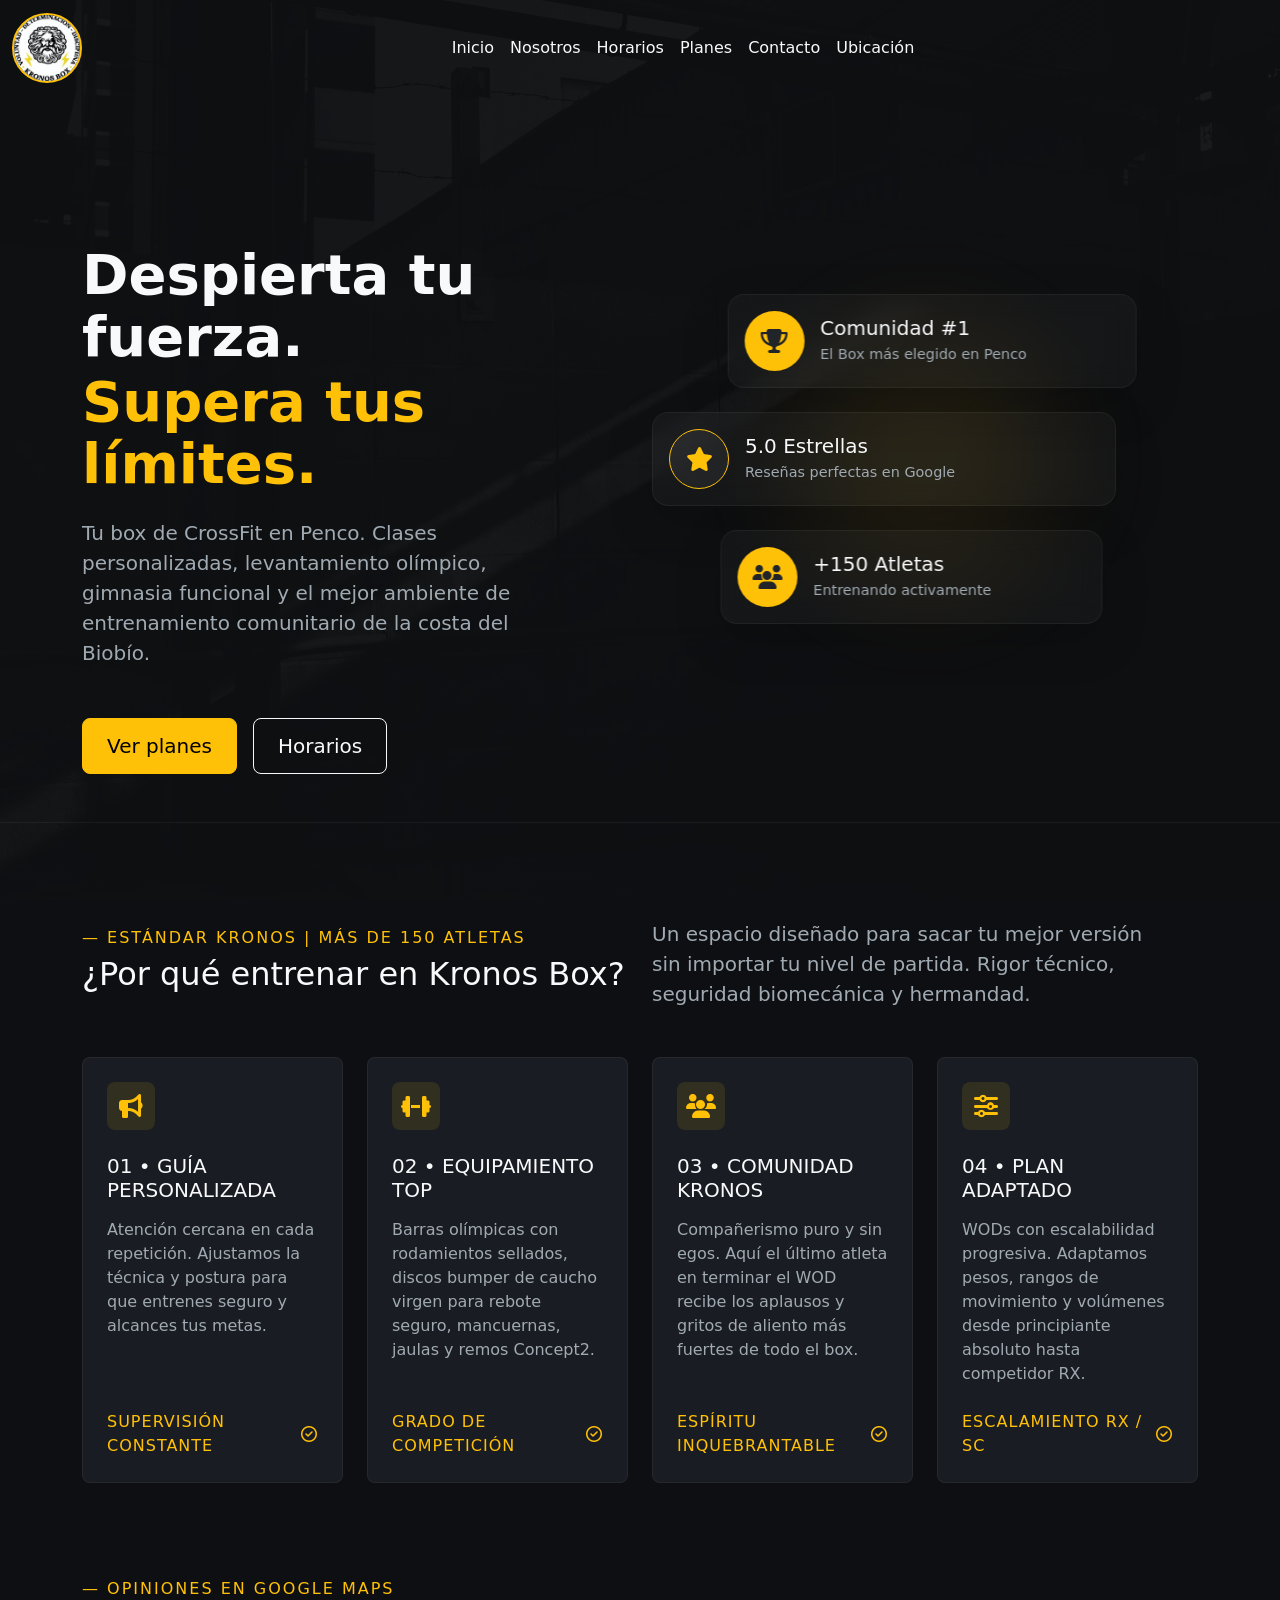
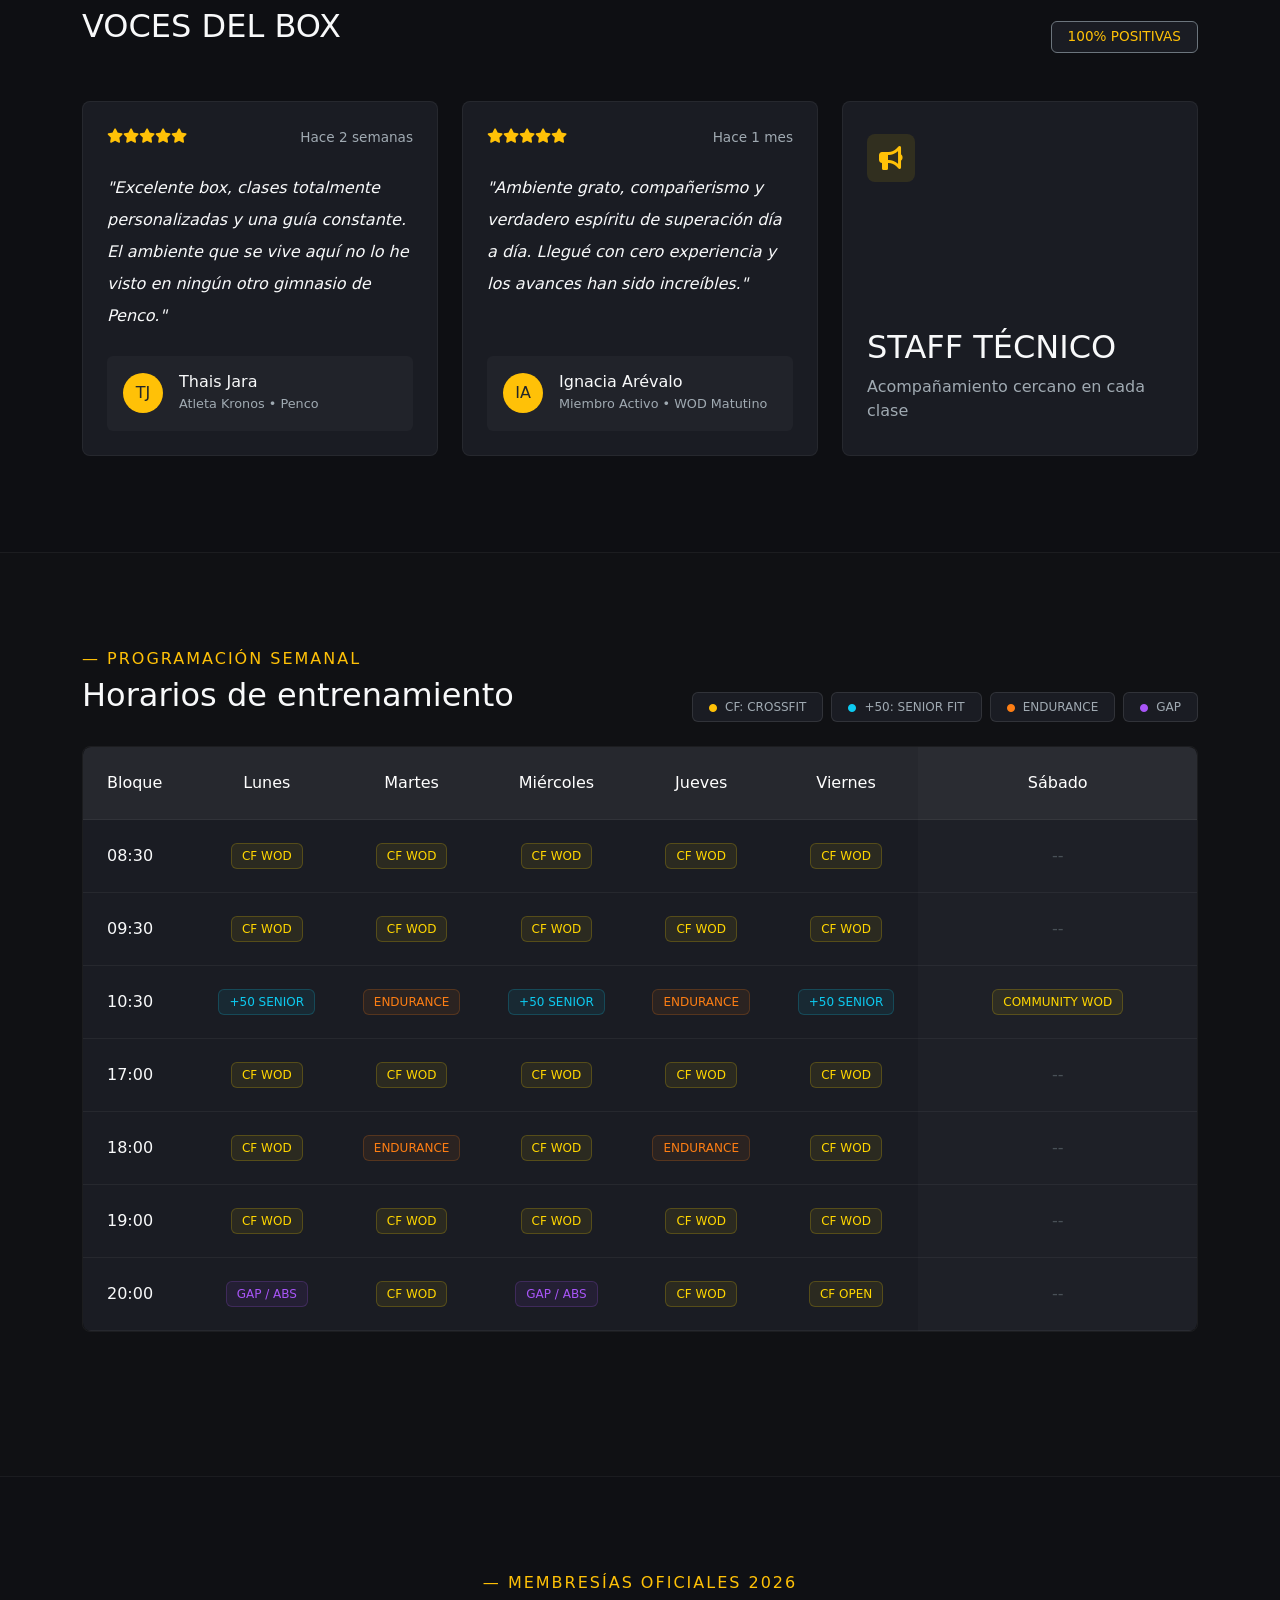
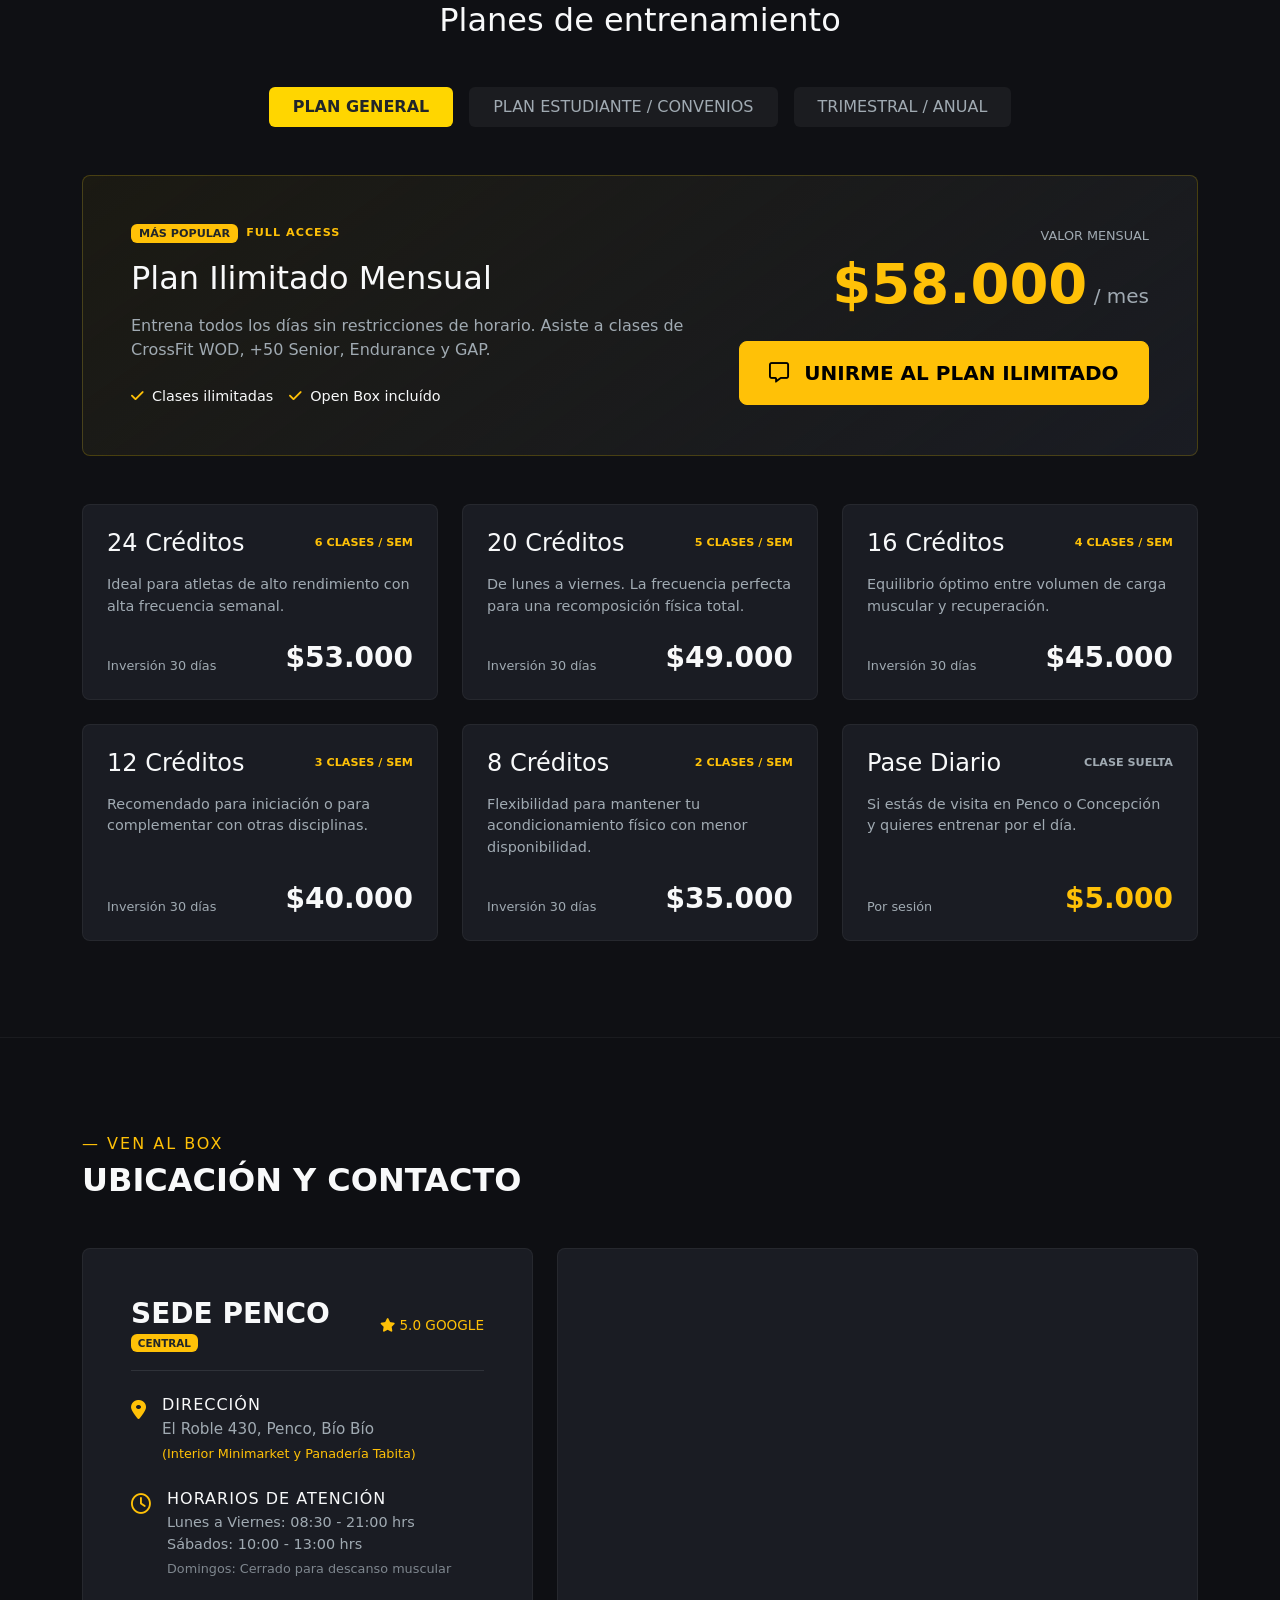
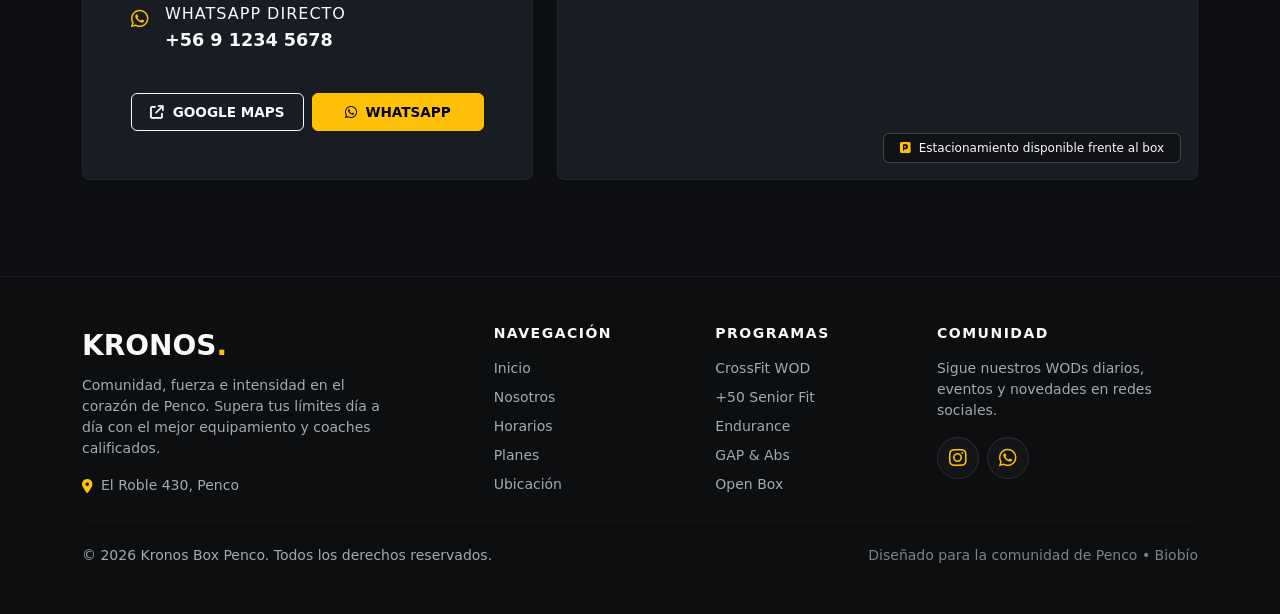
==== index.html @ 2ef78073 "logo global" ====
<!DOCTYPE html>
<html lang="es">
<head>
    <meta charset="UTF-8">
    <meta name="viewport" content="width=device-width, initial-scale=1.0">
    <link href="https://cdn.jsdelivr.net/npm/bootstrap@5.3.3/dist/css/bootstrap.min.css" rel="stylesheet">
    <link rel="stylesheet" href="https://cdnjs.cloudflare.com/ajax/libs/font-awesome/6.4.0/css/all.min.css">
    <link rel="stylesheet" href="css/style.css">
    <title>Krono Box - Penco</title>

    <link rel="icon"  href="/assets/img/logo.jpg">
</head>
<body>
 <nav class="navbar navbar-expand-lg" data-bs-theme="dark" style="background-color: rgba(17, 18, 21, 0.85);">
  <div class="container-fluid">

    <!-- El logo y el texto deben ir JUNTOS dentro del navbar-brand -->
    <a class="navbar-brand text-light d-flex align-items-center gap-2" href="#inicio">
      <img src="/assets/img/logo.jpg" alt="Kronos Box Penco Logo" class="logo-navbar">
    </a>

    <button class="navbar-toggler" type="button" data-bs-toggle="collapse" data-bs-target="#navbarNavDropdown" aria-controls="navbarNavDropdown" aria-expanded="false" aria-label="Toggle navigation">
      <span class="navbar-toggler-icon"></span>
    </button>
    
    <div class="collapse navbar-collapse" id="navbarNavDropdown">
      <ul class="navbar-nav mx-auto">
        <li class="nav-item">
          <a class="nav-link text-light" aria-current="page" href="#inicio">Inicio</a>
        </li>
        <li class="nav-item">
          <a class="nav-link text-light" href="#nosotros">Nosotros</a>
        </li>
        <li class="nav-item">
          <a class="nav-link text-light" href="#horarios">Horarios</a>
        </li>
        <li class="nav-item">
          <a class="nav-link text-light" href="#planes">Planes</a>
        </li>
        <li class="nav-item">
          <a class="nav-link text-light" href="#contacto">Contacto</a>
        </li>
        <li class="nav-item">
          <a class="nav-link text-light" href="#contacto">Ubicación</a>
        </li>
      </ul>
    </div>
  </div>
</nav>

<main>
    <section id="inicio" class="py-5" style="background-color: rgba(17, 18, 21, 0.85); min-height: 80vh; display: flex; align-items: center;">
        <div class="container">
            <div class="row align-items-center">
                <!-- Columna Izquierda: Textos -->
                <div class="col-lg-6 pb-5 pb-lg-0">
                    <div class="title mb-4">
                        <h1 class="text-light display-4 fw-bold mb-1">Despierta tu fuerza.</h1>
                        <h1 class="text-warning display-4 fw-bold mb-4">Supera tus límites.</h1>
                        <p class="text-secondary fs-5" style="max-width: 500px;">Tu box de CrossFit en Penco. Clases personalizadas, levantamiento olímpico, gimnasia funcional y el mejor ambiente de entrenamiento comunitario de la costa del Biobío.</p>
                    </div>
                    <div class="buttons d-flex gap-3">
                        <a href="#planes" class="btn btn-warning btn-lg px-4">Ver planes</a>
                        <a href="#horarios" class="btn btn-outline-light btn-lg px-4">Horarios</a>
                    </div>
                </div>
                
                <!-- Columna Derecha: Tarjetas Flotantes (Solo visible en pantallas grandes) -->
                <div class="col-lg-6 position-relative d-none d-lg-block">
                    <!-- Brillo de fondo (Glow) -->
                    <div class="position-absolute top-50 start-50 translate-middle" style="width: 400px; height: 400px; background: radial-gradient(circle, rgba(255,193,7,0.1) 0%, rgba(17,18,21,0) 70%); z-index: 0; filter: blur(30px);"></div>
                    
                    <div class="d-flex flex-column gap-4 position-relative" style="z-index: 1;">
                        
                        <!-- Tarjeta 1 -->
                        <div class="d-flex align-items-center p-3 rounded-4 ms-auto shadow-lg" style="background: rgba(255, 255, 255, 0.03); backdrop-filter: blur(12px); -webkit-backdrop-filter: blur(12px); border: 1px solid rgba(255, 255, 255, 0.05); width: 75%; transform: translateX(-15%); transition: transform 0.3s ease;">
                            <div class="flex-shrink-0 bg-warning text-dark rounded-circle d-flex align-items-center justify-content-center" style="width: 60px; height: 60px; font-size: 1.5rem;">
                                <i class="fa-solid fa-trophy"></i>
                            </div>
                            <div class="ms-3">
                                <h5 class="text-light mb-1">Comunidad #1</h5>
                                <p class="text-secondary mb-0" style="font-size: 0.9rem;">El Box más elegido en Penco</p>
                            </div>
                        </div>

                        <!-- Tarjeta 2 -->
                        <div class="d-flex align-items-center p-3 rounded-4 shadow-lg" style="background: rgba(255, 255, 255, 0.03); backdrop-filter: blur(12px); -webkit-backdrop-filter: blur(12px); border: 1px solid rgba(255, 255, 255, 0.05); width: 85%;">
                            <div class="flex-shrink-0 rounded-circle d-flex align-items-center justify-content-center border border-warning" style="width: 60px; height: 60px; font-size: 1.5rem; background-color: rgba(255, 255, 255, 0.05); color: #ffc107;">
                                <i class="fa-solid fa-star"></i>
                            </div>
                            <div class="ms-3">
                                <h5 class="text-light mb-1">5.0 Estrellas</h5>
                                <p class="text-secondary mb-0" style="font-size: 0.9rem;">Reseñas perfectas en Google</p>
                            </div>
                        </div>

                        <!-- Tarjeta 3 -->
                        <div class="d-flex align-items-center p-3 rounded-4 ms-auto shadow-lg" style="background: rgba(255, 255, 255, 0.03); backdrop-filter: blur(12px); -webkit-backdrop-filter: blur(12px); border: 1px solid rgba(255, 255, 255, 0.05); width: 70%; transform: translateX(-25%); transition: transform 0.3s ease;">
                            <div class="flex-shrink-0 bg-warning text-dark rounded-circle d-flex align-items-center justify-content-center" style="width: 60px; height: 60px; font-size: 1.5rem;">
                                <i class="fa-solid fa-users"></i>
                            </div>
                            <div class="ms-3">
                                <h5 class="text-light mb-1">+150 Atletas</h5>
                                <p class="text-secondary mb-0" style="font-size: 0.9rem;">Entrenando activamente</p>
                            </div>
                        </div>

                    </div>
                </div>
            </div>
        </div>
    </section>

    <!-- SECCIÓN NOSOTROS -->
    <section id="nosotros" class="py-5" style="background-color: rgba(17, 18, 21, 0.85); border-top: 1px solid rgba(255, 255, 255, 0.05);">
        <div class="container py-5">
            <div class="row mb-5 align-items-center">
                <div class="col-lg-6 mb-4 mb-lg-0">
                    <h6 class="text-warning mb-2" style="letter-spacing: 2px;">— ESTÁNDAR KRONOS | MÁS DE 150 ATLETAS</h6>
                    <h2 class="text-light">¿Por qué entrenar en Kronos Box?</h2>
                </div>
                <div class="col-lg-6">
                    <p class="text-secondary mb-0 fs-5" style="max-width: 500px;">Un espacio diseñado para sacar tu mejor versión sin importar tu nivel de partida. Rigor técnico, seguridad biomecánica y hermandad.</p>
                </div>
            </div>

            <div class="row g-4">
                <!-- Tarjeta 1 -->
                <div class="col-md-6 col-lg-3">
                    <div class="card-nosotros h-100 p-4">
                        <div class="icon-box mb-4">
                            <i class="fa-solid fa-bullhorn text-warning fs-4"></i>
                        </div>
                        <h5 class="text-light mb-3">01 &bull; GUÍA PERSONALIZADA</h5>
                        <p class="text-secondary mb-4">Atención cercana en cada repetición. Ajustamos la técnica y postura para que entrenes seguro y alcances tus metas.</p>
                        <div class="mt-auto">
                            <span class="text-warning d-flex align-items-center" style="letter-spacing: 1px;">
                                SUPERVISIÓN CONSTANTE <i class="fa-regular fa-circle-check ms-2"></i>
                            </span>
                        </div>
                    </div>
                </div>
                <!-- Tarjeta 2 -->
                <div class="col-md-6 col-lg-3">
                    <div class="card-nosotros h-100 p-4">
                        <div class="icon-box mb-4">
                            <i class="fa-solid fa-dumbbell text-warning fs-4"></i>
                        </div>
                        <h5 class="text-light mb-3">02 &bull; EQUIPAMIENTO TOP</h5>
                        <p class="text-secondary mb-4">Barras olímpicas con rodamientos sellados, discos bumper de caucho virgen para rebote seguro, mancuernas, jaulas y remos Concept2.</p>
                        <div class="mt-auto">
                            <span class="text-warning d-flex align-items-center" style="letter-spacing: 1px;">
                                GRADO DE COMPETICIÓN <i class="fa-regular fa-circle-check ms-2"></i>
                            </span>
                        </div>
                    </div>
                </div>
                <!-- Tarjeta 3 -->
                <div class="col-md-6 col-lg-3">
                    <div class="card-nosotros h-100 p-4">
                        <div class="icon-box mb-4">
                            <i class="fa-solid fa-users text-warning fs-4"></i>
                        </div>
                        <h5 class="text-light mb-3">03 &bull; COMUNIDAD KRONOS</h5>
                        <p class="text-secondary mb-4">Compañerismo puro y sin egos. Aquí el último atleta en terminar el WOD recibe los aplausos y gritos de aliento más fuertes de todo el box.</p>
                        <div class="mt-auto">
                            <span class="text-warning d-flex align-items-center" style="letter-spacing: 1px;">
                                ESPÍRITU INQUEBRANTABLE <i class="fa-regular fa-circle-check ms-2"></i>
                            </span>
                        </div>
                    </div>
                </div>
                <!-- Tarjeta 4 -->
                <div class="col-md-6 col-lg-3">
                    <div class="card-nosotros h-100 p-4">
                        <div class="icon-box mb-4">
                            <i class="fa-solid fa-sliders text-warning fs-4"></i>
                        </div>
                        <h5 class="text-light mb-3">04 &bull; PLAN ADAPTADO</h5>
                        <p class="text-secondary mb-4">WODs con escalabilidad progresiva. Adaptamos pesos, rangos de movimiento y volúmenes desde principiante absoluto hasta competidor RX.</p>
                        <div class="mt-auto">
                            <span class="text-warning d-flex align-items-center" style="letter-spacing: 1px;">
                                ESCALAMIENTO RX / SC <i class="fa-regular fa-circle-check ms-2"></i>
                            </span>
                        </div>
                    </div>
                </div>
            </div>

            <!-- SECCIÓN TESTIMONIOS (VOCES DEL BOX) -->
            <div class="row mt-5 pt-5 mb-5 align-items-end">
                <div class="col-md-8 mb-4 mb-md-0">
                    <h6 class="text-warning mb-2" style="letter-spacing: 2px;">— OPINIONES EN GOOGLE MAPS</h6>
                    <h2 class="text-light text-uppercase">Voces del box</h2>
                </div>
                <div class="col-md-4 text-md-end">
                    <span class="badge text-secondary border border-secondary p-2 px-3 fw-normal" style="background-color: #1a1c23; font-size: 0.85rem;">
                        <span class="text-warning">100% POSITIVAS</span> 
                    </span>
                </div>
            </div>

            <div class="row g-4">
                <!-- Testimonio 1 -->
                <div class="col-md-6 col-lg-4">
                    <div class="card-nosotros h-100 p-4">
                        <div class="d-flex justify-content-between align-items-center mb-4">
                            <div class="text-warning" style="font-size: 0.9rem;">
                                <i class="fa-solid fa-star"></i><i class="fa-solid fa-star"></i><i class="fa-solid fa-star"></i><i class="fa-solid fa-star"></i><i class="fa-solid fa-star"></i>
                            </div>
                            <span class="text-secondary" style="font-size: 0.85rem;">Hace 2 semanas</span>
                        </div>
                        <p class="text-light fst-italic mb-4 lh-lg">"Excelente box, clases totalmente personalizadas y una guía constante. El ambiente que se vive aquí no lo he visto en ningún otro gimnasio de Penco."</p>
                        <div class="mt-auto d-flex align-items-center p-3 rounded" style="background-color: rgba(255, 255, 255, 0.03);">
                            <div class="rounded-circle bg-warning text-dark d-flex align-items-center justify-content-center me-3" style="width: 40px; height: 40px;">TJ</div>
                            <div>
                                <h6 class="text-light mb-0">Thais Jara</h6>
                                <span class="text-secondary" style="font-size: 0.8rem;">Atleta Kronos &bull; Penco</span>
                            </div>
                        </div>
                    </div>
                </div>
                <!-- Testimonio 2 -->
                <div class="col-md-6 col-lg-4">
                    <div class="card-nosotros h-100 p-4">
                        <div class="d-flex justify-content-between align-items-center mb-4">
                            <div class="text-warning" style="font-size: 0.9rem;">
                                <i class="fa-solid fa-star"></i><i class="fa-solid fa-star"></i><i class="fa-solid fa-star"></i><i class="fa-solid fa-star"></i><i class="fa-solid fa-star"></i>
                            </div>
                            <span class="text-secondary" style="font-size: 0.85rem;">Hace 1 mes</span>
                        </div>
                        <p class="text-light fst-italic mb-4 lh-lg">"Ambiente grato, compañerismo y verdadero espíritu de superación día a día. Llegué con cero experiencia y los avances han sido increíbles."</p>
                        <div class="mt-auto d-flex align-items-center p-3 rounded" style="background-color: rgba(255, 255, 255, 0.03);">
                            <div class="rounded-circle bg-warning text-dark d-flex align-items-center justify-content-center me-3" style="width: 40px; height: 40px;">IA</div>
                            <div>
                                <h6 class="text-light mb-0">Ignacia Arévalo</h6>
                                <span class="text-secondary" style="font-size: 0.8rem;">Miembro Activo &bull; WOD Matutino</span>
                            </div>
                        </div>
                    </div>
                </div>
                <!-- Tarjeta Staff -->
                <div class="col-md-12 col-lg-4">
                    <div class="card-nosotros h-100 p-4 d-flex flex-column justify-content-between text-center text-lg-start">
                        <div class="icon-box mb-4 mx-auto mx-lg-0 mt-2">
                            <i class="fa-solid fa-bullhorn text-warning fs-4"></i>
                        </div>
                        <div class="mt-auto mb-2">
                            <h2 class="text-light text-uppercase">Staff Técnico</h2>
                            <p class="text-secondary mb-0">Acompañamiento cercano en cada clase</p>
                        </div>
                    </div>
                </div>
            </div>
        </div>
    </section>

    <!-- SECCIÓN HORARIOS -->
    <section id="horarios" class="py-5" style="background-color: rgba(17, 18, 21, 0.95); border-top: 1px solid rgba(255, 255, 255, 0.05);">
        <div class="container py-5">
            <div class="row mb-4 align-items-end">
                <div class="col-lg-6 mb-4 mb-lg-0">
                    <h6 class="text-warning mb-2" style="letter-spacing: 2px;">— PROGRAMACIÓN SEMANAL</h6>
                    <h2 class="text-light">Horarios de entrenamiento</h2>
                </div>
                <div class="col-lg-6 text-lg-end">
                    <!-- Leyenda -->
                    <div class="d-inline-flex flex-wrap justify-content-lg-end gap-2">
                        <span class="badge fw-normal py-2 px-3" style="background-color: #1a1c23; color: #a0aab2; border: 1px solid rgba(255,255,255,0.1);"><i class="fa-solid fa-circle text-warning me-2" style="font-size: 0.5rem;"></i>CF: CROSSFIT</span>
                        <span class="badge fw-normal py-2 px-3" style="background-color: #1a1c23; color: #a0aab2; border: 1px solid rgba(255,255,255,0.1);"><i class="fa-solid fa-circle text-info me-2" style="font-size: 0.5rem;"></i>+50: SENIOR FIT</span>
                        <span class="badge fw-normal py-2 px-3" style="background-color: #1a1c23; color: #a0aab2; border: 1px solid rgba(255,255,255,0.1);"><i class="fa-solid fa-circle me-2" style="color: #fd7e14; font-size: 0.5rem;"></i>ENDURANCE</span>
                        <span class="badge fw-normal py-2 px-3" style="background-color: #1a1c23; color: #a0aab2; border: 1px solid rgba(255,255,255,0.1);"><i class="fa-solid fa-circle me-2" style="color: #a855f7; font-size: 0.5rem;"></i>GAP</span>
                    </div>
                </div>
            </div>

            <div class="table-responsive mb-5" style="border-radius: 8px; border: 1px solid rgba(255,255,255,0.05);">
                <table class="table table-kronos table-borderless align-middle text-center mb-0" style="min-width: 800px;">
                    <thead style="background-color: rgba(255, 255, 255, 0.05);">
                        <tr>
                            <th class="py-4 text-start ps-4" style="width: 10%;">Bloque</th>
                            <th class="py-4" style="width: 13%;">Lunes</th>
                            <th class="py-4" style="width: 13%;">Martes</th>
                            <th class="py-4" style="width: 13%;">Miércoles</th>
                            <th class="py-4" style="width: 13%;">Jueves</th>
                            <th class="py-4" style="width: 13%;">Viernes</th>
                            <th class="py-4" style="width: 25%; background-color: rgba(255, 255, 255, 0.02);">Sábado</th>
                        </tr>
                    </thead>
                    <tbody>
                        <tr>
                            <td class="py-4 text-start ps-4 text-light">08:30</td>
                            <td><span class="badge badge-cf">CF WOD</span></td>
                            <td><span class="badge badge-cf">CF WOD</span></td>
                            <td><span class="badge badge-cf">CF WOD</span></td>
                            <td><span class="badge badge-cf">CF WOD</span></td>
                            <td><span class="badge badge-cf">CF WOD</span></td>
                            <td style="background-color: rgba(255, 255, 255, 0.02);"><span class="badge-empty">--</span></td>
                        </tr>
                        <tr>
                            <td class="py-4 text-start ps-4 text-light">09:30</td>
                            <td><span class="badge badge-cf">CF WOD</span></td>
                            <td><span class="badge badge-cf">CF WOD</span></td>
                            <td><span class="badge badge-cf">CF WOD</span></td>
                            <td><span class="badge badge-cf">CF WOD</span></td>
                            <td><span class="badge badge-cf">CF WOD</span></td>
                            <td style="background-color: rgba(255, 255, 255, 0.02);"><span class="badge-empty">--</span></td>
                        </tr>
                        <tr>
                            <td class="py-4 text-start ps-4 text-light">10:30</td>
                            <td><span class="badge badge-senior">+50 SENIOR</span></td>
                            <td><span class="badge badge-endurance">ENDURANCE</span></td>
                            <td><span class="badge badge-senior">+50 SENIOR</span></td>
                            <td><span class="badge badge-endurance">ENDURANCE</span></td>
                            <td><span class="badge badge-senior">+50 SENIOR</span></td>
                            <td style="background-color: rgba(255, 255, 255, 0.02);"><span class="badge badge-cf">COMMUNITY WOD</span></td>
                        </tr>
                        <tr>
                            <td class="py-4 text-start ps-4 text-light">17:00</td>
                            <td><span class="badge badge-cf">CF WOD</span></td>
                            <td><span class="badge badge-cf">CF WOD</span></td>
                            <td><span class="badge badge-cf">CF WOD</span></td>
                            <td><span class="badge badge-cf">CF WOD</span></td>
                            <td><span class="badge badge-cf">CF WOD</span></td>
                            <td style="background-color: rgba(255, 255, 255, 0.02);"><span class="badge-empty">--</span></td>
                        </tr>
                        <tr>
                            <td class="py-4 text-start ps-4 text-light">18:00</td>
                            <td><span class="badge badge-cf">CF WOD</span></td>
                            <td><span class="badge badge-endurance">ENDURANCE</span></td>
                            <td><span class="badge badge-cf">CF WOD</span></td>
                            <td><span class="badge badge-endurance">ENDURANCE</span></td>
                            <td><span class="badge badge-cf">CF WOD</span></td>
                            <td style="background-color: rgba(255, 255, 255, 0.02);"><span class="badge-empty">--</span></td>
                        </tr>
                        <tr>
                            <td class="py-4 text-start ps-4 text-light">19:00</td>
                            <td><span class="badge badge-cf">CF WOD</span></td>
                            <td><span class="badge badge-cf">CF WOD</span></td>
                            <td><span class="badge badge-cf">CF WOD</span></td>
                            <td><span class="badge badge-cf">CF WOD</span></td>
                            <td><span class="badge badge-cf">CF WOD</span></td>
                            <td style="background-color: rgba(255, 255, 255, 0.02);"><span class="badge-empty">--</span></td>
                        </tr>
                        <tr>
                            <td class="py-4 text-start ps-4 text-light">20:00</td>
                            <td><span class="badge badge-gap">GAP / ABS</span></td>
                            <td><span class="badge badge-cf">CF WOD</span></td>
                            <td><span class="badge badge-gap">GAP / ABS</span></td>
                            <td><span class="badge badge-cf">CF WOD</span></td>
                            <td><span class="badge badge-cf">CF OPEN</span></td>
                            <td style="background-color: rgba(255, 255, 255, 0.02);"><span class="badge-empty">--</span></td>
                        </tr>
                    </tbody>
                </table>
            </div>
        </div>
    </section>

    <!-- SECCIÓN PLANES -->
    <section id="planes" class="py-5" style="background-color: rgba(17, 18, 21, 0.90); border-top: 1px solid rgba(255, 255, 255, 0.05);">
        <div class="container py-5">
            <!-- Header -->
            <div class="text-center mb-5">
                <h6 class="text-warning mb-2" style="letter-spacing: 2px;">— MEMBRESÍAS OFICIALES 2026</h6>
                <h2 class="text-light mb-3">Planes de entrenamiento</h2>

            </div>

            <!-- Tabs/Botones -->
            <ul class="nav justify-content-center flex-wrap gap-3 mb-5 border-0" id="planes-tab" role="tablist">
                <li class="nav-item" role="presentation">
                    <button class="nav-link btn-plan active" id="general-tab" data-bs-toggle="pill" data-bs-target="#general" type="button" role="tab" aria-selected="true">PLAN GENERAL</button>
                </li>
                <li class="nav-item" role="presentation">
                    <button class="nav-link btn-plan" id="estudiante-tab" data-bs-toggle="pill" data-bs-target="#estudiante" type="button" role="tab" aria-selected="false">PLAN ESTUDIANTE / CONVENIOS</button>
                </li>
                <li class="nav-item" role="presentation">
                    <button class="nav-link btn-plan" id="largo-plazo-tab" data-bs-toggle="pill" data-bs-target="#largo-plazo" type="button" role="tab" aria-selected="false">TRIMESTRAL / ANUAL</button>
                </li>
            </ul>

            <div class="tab-content" id="planes-tabContent">
                <!-- TAB PLAN GENERAL -->
                <div class="tab-pane fade show active" id="general" role="tabpanel" tabindex="0">
                    <!-- Plan Destacado -->
                    <div class="card-nosotros p-4 p-lg-5 mb-5" style="background: linear-gradient(145deg, rgba(255, 214, 0, 0.05) 0%, #1a1c23 100%); border-color: rgba(255, 214, 0, 0.2);">
                        <div class="row align-items-center">
                            <div class="col-lg-7 mb-4 mb-lg-0">
                                <div class="d-flex align-items-center gap-2 mb-3">
                                    <span class="badge bg-warning text-dark px-2 py-1" style="font-size: 0.7rem;">MÁS POPULAR</span>
                                    <span class="text-warning fw-bold" style="font-size: 0.7rem; letter-spacing: 1px;">FULL ACCESS</span>
                                </div>
                                <h2 class="text-light mb-3">Plan Ilimitado Mensual</h2>
                                <p class="text-secondary mb-4">Entrena todos los días sin restricciones de horario. Asiste a clases de CrossFit WOD, +50 Senior, Endurance y GAP.</p>
                                <div class="d-flex flex-wrap gap-3 text-light" style="font-size: 0.9rem;">
                                    <span><i class="fa-solid fa-check text-warning me-2"></i>Clases ilimitadas</span>
                                    <span><i class="fa-solid fa-check text-warning me-2"></i>Open Box incluído</span>
                  
                                </div>
                            </div>
                            <div class="col-lg-5 text-lg-end">
                                <div class="mb-4">
                                    <p class="text-secondary mb-1" style="font-size: 0.8rem; text-transform: uppercase;">Valor mensual</p>
                                    <h1 class="text-warning mb-0" style="font-size: 3.5rem; font-weight: 700;">$58.000<span class="text-secondary fs-5 fw-normal"> / mes</span></h1>
                                </div>
                                <button class="btn btn-warning btn-lg px-4 py-3 fw-bold w-100 w-lg-auto">
                                    <i class="fa-regular fa-message me-2"></i> UNIRME AL PLAN ILIMITADO
                                </button>
                            </div>
                        </div>
                    </div>

                    <!-- Grid de Planes -->
                    <div class="row g-4">
                        <!-- Plan 1 -->
                        <div class="col-md-6 col-lg-4">
                            <div class="card-nosotros h-100 p-4 d-flex flex-column">
                                <div class="d-flex justify-content-between align-items-center mb-3">
                                    <h4 class="text-light mb-0">24 Créditos</h4>
                                    <span class="text-warning fw-bold" style="font-size: 0.7rem;">6 CLASES / SEM</span>
                                </div>
                                <p class="text-secondary mb-4" style="font-size: 0.9rem;">Ideal para atletas de alto rendimiento con alta frecuencia semanal.</p>
                                <div class="mt-auto d-flex justify-content-between align-items-end">
                                    <span class="text-secondary" style="font-size: 0.8rem;">Inversión 30 días</span>
                                    <h3 class="text-light mb-0 fw-bold">$53.000</h3>
                                </div>
                            </div>
                        </div>
                        <!-- Plan 2 -->
                        <div class="col-md-6 col-lg-4">
                            <div class="card-nosotros h-100 p-4 d-flex flex-column">
                                <div class="d-flex justify-content-between align-items-center mb-3">
                                    <h4 class="text-light mb-0">20 Créditos</h4>
                                    <span class="text-warning fw-bold" style="font-size: 0.7rem;">5 CLASES / SEM</span>
                                </div>
                                <p class="text-secondary mb-4" style="font-size: 0.9rem;">De lunes a viernes. La frecuencia perfecta para una recomposición física total.</p>
                                <div class="mt-auto d-flex justify-content-between align-items-end">
                                    <span class="text-secondary" style="font-size: 0.8rem;">Inversión 30 días</span>
                                    <h3 class="text-light mb-0 fw-bold">$49.000</h3>
                                </div>
                            </div>
                        </div>
                        <!-- Plan 3 -->
                        <div class="col-md-6 col-lg-4">
                            <div class="card-nosotros h-100 p-4 d-flex flex-column">
                                <div class="d-flex justify-content-between align-items-center mb-3">
                                    <h4 class="text-light mb-0">16 Créditos</h4>
                                    <span class="text-warning fw-bold" style="font-size: 0.7rem;">4 CLASES / SEM</span>
                                </div>
                                <p class="text-secondary mb-4" style="font-size: 0.9rem;">Equilibrio óptimo entre volumen de carga muscular y recuperación.</p>
                                <div class="mt-auto d-flex justify-content-between align-items-end">
                                    <span class="text-secondary" style="font-size: 0.8rem;">Inversión 30 días</span>
                                    <h3 class="text-light mb-0 fw-bold">$45.000</h3>
                                </div>
                            </div>
                        </div>
                        <!-- Plan 4 -->
                        <div class="col-md-6 col-lg-4">
                            <div class="card-nosotros h-100 p-4 d-flex flex-column">
                                <div class="d-flex justify-content-between align-items-center mb-3">
                                    <h4 class="text-light mb-0">12 Créditos</h4>
                                    <span class="text-warning fw-bold" style="font-size: 0.7rem;">3 CLASES / SEM</span>
                                </div>
                                <p class="text-secondary mb-4" style="font-size: 0.9rem;">Recomendado para iniciación o para complementar con otras disciplinas.</p>
                                <div class="mt-auto d-flex justify-content-between align-items-end">
                                    <span class="text-secondary" style="font-size: 0.8rem;">Inversión 30 días</span>
                                    <h3 class="text-light mb-0 fw-bold">$40.000</h3>
                                </div>
                            </div>
                        </div>
                        <!-- Plan 5 -->
                        <div class="col-md-6 col-lg-4">
                            <div class="card-nosotros h-100 p-4 d-flex flex-column">
                                <div class="d-flex justify-content-between align-items-center mb-3">
                                    <h4 class="text-light mb-0">8 Créditos</h4>
                                    <span class="text-warning fw-bold" style="font-size: 0.7rem;">2 CLASES / SEM</span>
                                </div>
                                <p class="text-secondary mb-4" style="font-size: 0.9rem;">Flexibilidad para mantener tu acondicionamiento físico con menor disponibilidad.</p>
                                <div class="mt-auto d-flex justify-content-between align-items-end">
                                    <span class="text-secondary" style="font-size: 0.8rem;">Inversión 30 días</span>
                                    <h3 class="text-light mb-0 fw-bold">$35.000</h3>
                                </div>
                            </div>
                        </div>
                        <!-- Plan 6 -->
                        <div class="col-md-6 col-lg-4">
                            <div class="card-nosotros h-100 p-4 d-flex flex-column">
                                <div class="d-flex justify-content-between align-items-center mb-3">
                                    <h4 class="text-light mb-0">Pase Diario</h4>
                                    <span class="text-secondary fw-bold" style="font-size: 0.7rem;">CLASE SUELTA</span>
                                </div>
                                <p class="text-secondary mb-4" style="font-size: 0.9rem;">Si estás de visita en Penco o Concepción y quieres entrenar por el día.</p>
                                <div class="mt-auto d-flex justify-content-between align-items-end">
                                    <span class="text-secondary" style="font-size: 0.8rem;">Por sesión</span>
                                    <h3 class="text-warning mb-0 fw-bold">$5.000</h3>
                                </div>
                            </div>
                        </div>
                    </div>
                </div>

                <!-- TAB PLAN ESTUDIANTE -->
                <div class="tab-pane fade" id="estudiante" role="tabpanel" tabindex="0">
                    <!-- Plan Destacado Estudiante -->
                    <div class="card-nosotros p-4 p-lg-5 mb-5" style="background: linear-gradient(145deg, rgba(255, 214, 0, 0.05) 0%, #1a1c23 100%); border-color: rgba(255, 214, 0, 0.2);">
                        <div class="row align-items-center">
                            <div class="col-lg-7 mb-4 mb-lg-0">
                                <div class="d-flex align-items-center gap-2 mb-3">
                                    <span class="badge bg-warning text-dark px-2 py-1" style="font-size: 0.7rem;">MÁS POPULAR</span>
                                    <span class="text-warning fw-bold" style="font-size: 0.7rem; letter-spacing: 1px;">FULL ACCESS</span>
                                </div>
                                <h2 class="text-light mb-3">Plan Ilimitado Mensual</h2>
                                <p class="text-secondary mb-4">Entrena todos los días sin restricciones de horario. Asiste a clases de CrossFit WOD, +50 Senior, Endurance y GAP.</p>
                                <div class="d-flex flex-wrap gap-3 text-light" style="font-size: 0.9rem;">
                                    <span><i class="fa-solid fa-check text-warning me-2"></i>Clases ilimitadas</span>
                                    <span><i class="fa-solid fa-check text-warning me-2"></i>Open Box incluído</span>
                                </div>
                            </div>
                            <div class="col-lg-5 text-lg-end">
                                <div class="mb-4">
                                    <p class="text-secondary mb-1" style="font-size: 0.8rem; text-transform: uppercase;">Valor mensual</p>
                                    <h1 class="text-warning mb-0" style="font-size: 3.5rem; font-weight: 700;">$49.000<span class="text-secondary fs-5 fw-normal"> / mes</span></h1>
                                </div>
                                <button class="btn btn-warning btn-lg px-4 py-3 fw-bold w-100 w-lg-auto">
                                    <i class="fa-regular fa-message me-2"></i> UNIRME AL PLAN ILIMITADO
                                </button>
                            </div>
                        </div>
                    </div>

                    <!-- Grid de Planes Estudiante -->
                    <div class="row g-4">
                        <!-- Plan 1 -->
                        <div class="col-md-6 col-lg-4">
                            <div class="card-nosotros h-100 p-4 d-flex flex-column">
                                <div class="d-flex justify-content-between align-items-center mb-3">
                                    <h4 class="text-light mb-0">24 Créditos</h4>
                                    <span class="text-warning fw-bold" style="font-size: 0.7rem;">6 CLASES / SEM</span>
                                </div>
                                <p class="text-secondary mb-4" style="font-size: 0.9rem;">Ideal para atletas de alto rendimiento con alta frecuencia semanal.</p>
                                <div class="mt-auto d-flex justify-content-between align-items-end">
                                    <span class="text-secondary" style="font-size: 0.8rem;">Inversión 30 días</span>
                                    <h3 class="text-light mb-0 fw-bold">$46.000</h3>
                                </div>
                            </div>
                        </div>
                        <!-- Plan 2 -->
                        <div class="col-md-6 col-lg-4">
                            <div class="card-nosotros h-100 p-4 d-flex flex-column">
                                <div class="d-flex justify-content-between align-items-center mb-3">
                                    <h4 class="text-light mb-0">20 Créditos</h4>
                                    <span class="text-warning fw-bold" style="font-size: 0.7rem;">5 CLASES / SEM</span>
                                </div>
                                <p class="text-secondary mb-4" style="font-size: 0.9rem;">De lunes a viernes. La frecuencia perfecta para una recomposición física total.</p>
                                <div class="mt-auto d-flex justify-content-between align-items-end">
                                    <span class="text-secondary" style="font-size: 0.8rem;">Inversión 30 días</span>
                                    <h3 class="text-light mb-0 fw-bold">$43.000</h3>
                                </div>
                            </div>
                        </div>
                        <!-- Plan 3 -->
                        <div class="col-md-6 col-lg-4">
                            <div class="card-nosotros h-100 p-4 d-flex flex-column">
                                <div class="d-flex justify-content-between align-items-center mb-3">
                                    <h4 class="text-light mb-0">16 Créditos</h4>
                                    <span class="text-warning fw-bold" style="font-size: 0.7rem;">4 CLASES / SEM</span>
                                </div>
                                <p class="text-secondary mb-4" style="font-size: 0.9rem;">Equilibrio óptimo entre volumen de carga muscular y recuperación.</p>
                                <div class="mt-auto d-flex justify-content-between align-items-end">
                                    <span class="text-secondary" style="font-size: 0.8rem;">Inversión 30 días</span>
                                    <h3 class="text-light mb-0 fw-bold">$40.000</h3>
                                </div>
                            </div>
                        </div>
                        <!-- Plan 4 -->
                        <div class="col-md-6 col-lg-4">
                            <div class="card-nosotros h-100 p-4 d-flex flex-column">
                                <div class="d-flex justify-content-between align-items-center mb-3">
                                    <h4 class="text-light mb-0">12 Créditos</h4>
                                    <span class="text-warning fw-bold" style="font-size: 0.7rem;">3 CLASES / SEM</span>
                                </div>
                                <p class="text-secondary mb-4" style="font-size: 0.9rem;">Recomendado para iniciación o para complementar con otras disciplinas.</p>
                                <div class="mt-auto d-flex justify-content-between align-items-end">
                                    <span class="text-secondary" style="font-size: 0.8rem;">Inversión 30 días</span>
                                    <h3 class="text-light mb-0 fw-bold">$35.000</h3>
                                </div>
                            </div>
                        </div>
                        <!-- Plan 5 -->
                        <div class="col-md-6 col-lg-4">
                            <div class="card-nosotros h-100 p-4 d-flex flex-column">
                                <div class="d-flex justify-content-between align-items-center mb-3">
                                    <h4 class="text-light mb-0">8 Créditos</h4>
                                    <span class="text-warning fw-bold" style="font-size: 0.7rem;">2 CLASES / SEM</span>
                                </div>
                                <p class="text-secondary mb-4" style="font-size: 0.9rem;">Flexibilidad para mantener tu acondicionamiento físico con menor disponibilidad.</p>
                                <div class="mt-auto d-flex justify-content-between align-items-end">
                                    <span class="text-secondary" style="font-size: 0.8rem;">Inversión 30 días</span>
                                    <h3 class="text-light mb-0 fw-bold">$30.000</h3>
                                </div>
                            </div>
                        </div>
                        <!-- Plan 6 -->
                        <div class="col-md-6 col-lg-4">
                            <div class="card-nosotros h-100 p-4 d-flex flex-column">
                                <div class="d-flex justify-content-between align-items-center mb-3">
                                    <h4 class="text-light mb-0">Pase Diario</h4>
                                    <span class="text-secondary fw-bold" style="font-size: 0.7rem;">CLASE SUELTA</span>
                                </div>
                                <p class="text-secondary mb-4" style="font-size: 0.9rem;">Si estás de visita en Penco o Concepción y quieres entrenar por el día.</p>
                                <div class="mt-auto d-flex justify-content-between align-items-end">
                                    <span class="text-secondary" style="font-size: 0.8rem;">Por sesión</span>
                                    <h3 class="text-warning mb-0 fw-bold">$5.000</h3>
                                </div>
                            </div>
                        </div>
                    </div>
                </div>

                <!-- TAB PLANES LARGO PLAZO -->
                <div class="tab-pane fade" id="largo-plazo" role="tabpanel" tabindex="0">
                    <!-- Plan Destacado Largo Plazo -->
                    <div class="card-nosotros p-4 p-lg-5 mb-5" style="background: linear-gradient(145deg, rgba(255, 214, 0, 0.05) 0%, #1a1c23 100%); border-color: rgba(255, 214, 0, 0.2);">
                        <div class="row align-items-center">
                            <div class="col-lg-7 mb-4 mb-lg-0">
                                <div class="d-flex align-items-center gap-2 mb-3">
                                    <span class="badge bg-warning text-dark px-2 py-1" style="font-size: 0.7rem;">MÁS POPULAR</span>
                                    <span class="text-warning fw-bold" style="font-size: 0.7rem; letter-spacing: 1px;">FULL ACCESS</span>
                                </div>
                                <h2 class="text-light mb-3">Plan Ilimitado</h2>
                                <p class="text-secondary mb-4">Entrena todos los días sin restricciones de horario. Asiste a clases de CrossFit WOD, +50 Senior, Endurance y GAP.</p>
                                <div class="d-flex flex-wrap gap-3 text-light" style="font-size: 0.9rem;">
                                    <span><i class="fa-solid fa-check text-warning me-2"></i>Clases ilimitadas</span>
                                    <span><i class="fa-solid fa-check text-warning me-2"></i>Open Box incluído</span>
                                    
                                </div>
                            </div>
                            <div class="col-lg-5">
                                <div class="d-flex flex-column gap-2 mb-4">
                                    <div class="d-flex justify-content-between align-items-center bg-dark bg-opacity-50 p-3 rounded border border-secondary border-opacity-25">
                                        <span class="text-secondary text-uppercase" style="font-size: 0.8rem;">Trimestral</span>
                                        <h4 class="text-light mb-0 fw-bold">$156.000</h4>
                                    </div>
                                    <div class="d-flex justify-content-between align-items-center bg-dark bg-opacity-50 p-3 rounded border border-secondary border-opacity-25">
                                        <span class="text-secondary text-uppercase" style="font-size: 0.8rem;">Semestral</span>
                                        <h4 class="text-light mb-0 fw-bold">$295.000</h4>
                                    </div>
                                    <div class="d-flex justify-content-between align-items-center p-3 rounded" style="background-color: rgba(255,214,0,0.1); border: 1px solid rgba(255,214,0,0.3);">
                                        <span class="text-warning fw-bold text-uppercase" style="font-size: 0.8rem;">Anual</span>
                                        <h4 class="text-warning mb-0 fw-bold">$556.000</h4>
                                    </div>
                                </div>
                                <button class="btn btn-warning btn-lg px-4 py-3 fw-bold w-100">
                                    <i class="fa-regular fa-message me-2"></i> UNIRME AL PLAN ILIMITADO
                                </button>
                            </div>
                        </div>
                    </div>

                    <!-- Grid de Planes Largo Plazo -->
                    <div class="row g-4 justify-content-center">
                        <!-- Plan 1 -->
                        <div class="col-md-6 col-lg-4">
                            <div class="card-nosotros h-100 p-4 d-flex flex-column">
                                <div class="d-flex justify-content-between align-items-center mb-3">
                                    <h4 class="text-light mb-0">24 Créditos</h4>
                                    <span class="text-warning fw-bold" style="font-size: 0.7rem;">6 CLASES / SEM</span>
                                </div>
                                <p class="text-secondary mb-4" style="font-size: 0.9rem;">Ideal para atletas de alto rendimiento con alta frecuencia semanal.</p>
                                <div class="mt-auto">
                                    <div class="d-flex justify-content-between align-items-end border-bottom border-secondary border-opacity-25 pb-2 mb-2">
                                        <span class="text-secondary" style="font-size: 0.8rem;">Trimestral</span>
                                        <h5 class="text-light mb-0 fw-bold">$143.000</h5>
                                    </div>
                                    <div class="d-flex justify-content-between align-items-end border-bottom border-secondary border-opacity-25 pb-2 mb-2">
                                        <span class="text-secondary" style="font-size: 0.8rem;">Semestral</span>
                                        <h5 class="text-light mb-0 fw-bold">$270.000</h5>
                                    </div>
                                    <div class="d-flex justify-content-between align-items-end pt-1">
                                        <span class="text-secondary" style="font-size: 0.8rem;">Anual</span>
                                        <h5 class="text-warning mb-0 fw-bold">$508.000</h5>
                                    </div>
                                </div>
                            </div>
                        </div>
                        <!-- Plan 2 -->
                        <div class="col-md-6 col-lg-4">
                            <div class="card-nosotros h-100 p-4 d-flex flex-column">
                                <div class="d-flex justify-content-between align-items-center mb-3">
                                    <h4 class="text-light mb-0">20 Créditos</h4>
                                    <span class="text-warning fw-bold" style="font-size: 0.7rem;">5 CLASES / SEM</span>
                                </div>
                                <p class="text-secondary mb-4" style="font-size: 0.9rem;">De lunes a viernes. La frecuencia perfecta para una recomposición física total.</p>
                                <div class="mt-auto">
                                    <div class="d-flex justify-content-between align-items-end border-bottom border-secondary border-opacity-25 pb-2 mb-2">
                                        <span class="text-secondary" style="font-size: 0.8rem;">Trimestral</span>
                                        <h5 class="text-light mb-0 fw-bold">$132.000</h5>
                                    </div>
                                    <div class="d-flex justify-content-between align-items-end border-bottom border-secondary border-opacity-25 pb-2 mb-2">
                                        <span class="text-secondary" style="font-size: 0.8rem;">Semestral</span>
                                        <h5 class="text-light mb-0 fw-bold">$249.000</h5>
                                    </div>
                                    <div class="d-flex justify-content-between align-items-end pt-1">
                                        <span class="text-secondary" style="font-size: 0.8rem;">Anual</span>
                                        <h5 class="text-warning mb-0 fw-bold">$470.000</h5>
                                    </div>
                                </div>
                            </div>
                        </div>
                        <!-- Plan 3 -->
                        <div class="col-md-6 col-lg-4">
                            <div class="card-nosotros h-100 p-4 d-flex flex-column">
                                <div class="d-flex justify-content-between align-items-center mb-3">
                                    <h4 class="text-light mb-0">16 Créditos</h4>
                                    <span class="text-warning fw-bold" style="font-size: 0.7rem;">4 CLASES / SEM</span>
                                </div>
                                <p class="text-secondary mb-4" style="font-size: 0.9rem;">Equilibrio óptimo entre volumen de carga muscular y recuperación.</p>
                                <div class="mt-auto">
                                    <div class="d-flex justify-content-between align-items-end border-bottom border-secondary border-opacity-25 pb-2 mb-2">
                                        <span class="text-secondary" style="font-size: 0.8rem;">Trimestral</span>
                                        <h5 class="text-light mb-0 fw-bold">$121.000</h5>
                                    </div>
                                    <div class="d-flex justify-content-between align-items-end border-bottom border-secondary border-opacity-25 pb-2 mb-2">
                                        <span class="text-secondary" style="font-size: 0.8rem;">Semestral</span>
                                        <h5 class="text-light mb-0 fw-bold">$229.000</h5>
                                    </div>
                                    <div class="d-flex justify-content-between align-items-end pt-1">
                                        <span class="text-secondary" style="font-size: 0.8rem;">Anual</span>
                                        <h5 class="text-warning mb-0 fw-bold">$405.000</h5>
                                    </div>
                                </div>
                            </div>
                        </div>
                        <!-- Plan 4 -->
                        <div class="col-md-6 col-lg-4">
                            <div class="card-nosotros h-100 p-4 d-flex flex-column">
                                <div class="d-flex justify-content-between align-items-center mb-3">
                                    <h4 class="text-light mb-0">12 Créditos</h4>
                                    <span class="text-warning fw-bold" style="font-size: 0.7rem;">3 CLASES / SEM</span>
                                </div>
                                <p class="text-secondary mb-4" style="font-size: 0.9rem;">Recomendado para iniciación o para complementar con otras disciplinas.</p>
                                <div class="mt-auto">
                                    <div class="d-flex justify-content-between align-items-end border-bottom border-secondary border-opacity-25 pb-2 mb-2">
                                        <span class="text-secondary" style="font-size: 0.8rem;">Trimestral</span>
                                        <h5 class="text-light mb-0 fw-bold">$108.000</h5>
                                    </div>
                                    <div class="d-flex justify-content-between align-items-end border-bottom border-secondary border-opacity-25 pb-2 mb-2">
                                        <span class="text-secondary" style="font-size: 0.8rem;">Semestral</span>
                                        <h5 class="text-light mb-0 fw-bold">$204.000</h5>
                                    </div>
                                    <div class="d-flex justify-content-between align-items-end pt-1">
                                        <span class="text-secondary" style="font-size: 0.8rem;">Anual</span>
                                        <h5 class="text-warning mb-0 fw-bold">$360.000</h5>
                                    </div>
                                </div>
                            </div>
                        </div>
                    </div>
                </div>
            </div>
        </div>
    </section>

    <!-- SECCIÓN UBICACIÓN Y CONTACTO -->
    <section id="contacto" class="py-5" style="background-color: rgba(17, 18, 21, 0.85); border-top: 1px solid rgba(255, 255, 255, 0.05);">
        <div class="container py-5">
            <!-- Encabezado de Sección -->
            <div class="mb-5">
                <h6 class="text-warning mb-2" style="letter-spacing: 2px;">— VEN AL BOX</h6>
                <h2 class="text-light text-uppercase fw-bold">Ubicación y Contacto</h2>
            </div>

            <div class="row g-4 align-items-stretch">
                <!-- Columna Izquierda: Detalles de Contacto -->
                <div class="col-lg-5">
                    <div class="card-nosotros h-100 p-4 p-xl-5 d-flex flex-column justify-content-between">
                        <div>
                            <!-- Header de la tarjeta -->
                            <div class="d-flex justify-content-between align-items-center mb-4 border-bottom border-secondary border-opacity-25 pb-3">
                                <div>
                                    <h3 class="text-light fw-bold mb-0">SEDE PENCO</h3>
                                    <span class="badge bg-warning text-dark mt-1" style="font-size: 0.65rem;">CENTRAL</span>
                                </div>
                                <span class="text-warning" style="font-size: 0.85rem;"><i class="fa-solid fa-star me-1"></i>5.0 GOOGLE</span>
                            </div>

                            <!-- Item: Dirección -->
                            <div class="d-flex mb-4">
                                <div class="text-warning me-3 fs-5">
                                    <i class="fa-solid fa-location-dot"></i>
                                </div>
                                <div>
                                    <h6 class="text-light text-uppercase mb-1" style="letter-spacing: 1px;">Dirección</h6>
                                    <p class="text-secondary mb-0" style="font-size: 0.95rem;">El Roble 430, Penco, Bío Bío</p>
                                    <span class="text-warning" style="font-size: 0.8rem;">(Interior Minimarket y Panadería Tabita)</span>
                                </div>
                            </div>

                            <!-- Item: Horarios de Atención -->
                            <div class="d-flex mb-4">
                                <div class="text-warning me-3 fs-5">
                                    <i class="fa-regular fa-clock"></i>
                                </div>
                                <div>
                                    <h6 class="text-light text-uppercase mb-1" style="letter-spacing: 1px;">Horarios de Atención</h6>
                                    <p class="text-secondary mb-0" style="font-size: 0.9rem;">Lunes a Viernes: 08:30 - 21:00 hrs</p>
                                    <p class="text-secondary mb-0" style="font-size: 0.9rem;">Sábados: 10:00 - 13:00 hrs</p>
                                    <span class="text-secondary opacity-75" style="font-size: 0.8rem;">Domingos: Cerrado para descanso muscular</span>
                                </div>
                            </div>

                            <!-- Item: WhatsApp -->
                            <div class="d-flex mb-4">
                                <div class="text-warning me-3 fs-5">
                                    <i class="fa-brands fa-whatsapp"></i>
                                </div>
                                <div>
                                    <h6 class="text-light text-uppercase mb-1" style="letter-spacing: 1px;">WhatsApp Directo</h6>
                                    <p class="text-light fw-bold mb-0" style="font-size: 1.1rem;">+56 9 1234 5678</p>
                                </div>
                            </div>
                        </div>
                        <!-- Botones de Acción -->
                        <div class="row g-2 pt-3">
                            <div class="col-6">
                                <!-- Enlace formateado directamente a la dirección en Google Maps -->
                                <a href="https://www.google.com/maps/search/?api=1&query=Kronos-box,+Penco,+Biobio,+Chile" target="_blank" rel="noopener noreferrer" class="btn btn-outline-light w-100 py-2 fw-bold" style="font-size: 0.85rem;">
                                    <i class="fa-solid fa-arrow-up-right-from-square me-1"></i> GOOGLE MAPS
                                </a>
                            </div>
                            <div class="col-6">
                                <!-- Enlace con mensaje predeterminado a WhatsApp -->
                                <a href="https://wa.me/56912345678?text=Hola!%20Quiero%20consultar%20por%20informaci%C3%B3n%20de%20los%20planes" target="_blank" rel="noopener noreferrer" class="btn btn-warning w-100 py-2 fw-bold" style="font-size: 0.85rem;">
                                    <i class="fa-brands fa-whatsapp me-1"></i> WHATSAPP
                                </a>
                            </div>
                        </div>
                    </div>
                </div>

                <!-- Columna Derecha: Mapa -->
                <div class="col-lg-7">
                    <div class="card-nosotros h-100 p-2 overflow-hidden position-relative" style="min-height: 400px;">
                        <!-- Embed Google Maps -->
                            <iframe
                            src="https://www.google.com/maps/embed?pb=!1m18!1m12!1m3!1d3197.3151055266353!2d-72.9913693!3d-36.7390069!2m3!1f0!2f0!3f0!3m2!1i1024!2i768!4f13.1!3m3!1m2!1s0x96684d1238e6970f%3A0x7cc143929d7b56a3!2sKRONOS%20BOX!5e0!3m2!1ses!2scl!4v1789249480738!5m2!1ses!2scl"
                            class="w-100 h-100 rounded-3 border-0"
                            style="filter: grayscale(100%) invert(90%) contrast(120%); min-height: 380px;"
                            allowfullscreen=""
                            loading="lazy"
                            referrerpolicy="no-referrer-when-downgrade">
                            </iframe>
                        
                        <!-- Badge flotante de aviso -->
                        <div class="position-absolute bottom-0 end-0 m-3 d-none d-sm-block">
                            <span class="badge bg-dark text-light border border-secondary border-opacity-50 p-2 px-3 fw-normal" style="font-size: 0.75rem; background-color: rgba(17, 18, 21, 0.9) !important;">
                                <i class="fa-solid fa-square-parking text-warning me-1"></i> Estacionamiento disponible frente al box
                            </span>
                        </div>
                    </div>
                </div>
            </div>
        </div>
    </section>

</main>
<!-- FOOTER -->
<footer class="py-5" style="background-color: #0d0e10; border-top: 1px solid rgba(255, 255, 255, 0.05);">
    <div class="container">
        <div class="row g-4 justify-content-between align-items-start">
            
            <!-- Columna 1: Marca y Propósito -->
            <div class="col-lg-4 col-md-6 text-center text-md-start">
                <a class="navbar-brand text-light fs-3 fw-bold d-inline-block mb-2" href="#inicio">
                    KRONOS<span class="text-warning">.</span>
                </a>
                <p class="text-secondary small mb-3" style="max-width: 320px;">
                    Comunidad, fuerza e intensidad en el corazón de Penco. Supera tus límites día a día con el mejor equipamiento y coaches calificados.
                </p>
                <div class="d-flex align-items-center justify-content-center justify-content-md-start gap-2 text-warning small">
                    <i class="fa-solid fa-location-dot"></i>
                    <span class="text-secondary">El Roble 430, Penco</span>
                </div>
            </div>

            <!-- Columna 2: Enlaces Rápidos -->
            <div class="col-6 col-md-3 col-lg-2 text-center text-md-start">
                <h6 class="text-light text-uppercase fw-bold mb-3 small" style="letter-spacing: 1.5px;">Navegación</h6>
                <ul class="list-unstyled mb-0 d-flex flex-column gap-2 small">
                    <li><a href="#inicio" class="text-secondary text-decoration-none link-light">Inicio</a></li>
                    <li><a href="#nosotros" class="text-secondary text-decoration-none link-light">Nosotros</a></li>
                    <li><a href="#horarios" class="text-secondary text-decoration-none link-light">Horarios</a></li>
                    <li><a href="#planes" class="text-secondary text-decoration-none link-light">Planes</a></li>
                    <li><a href="#contacto" class="text-secondary text-decoration-none link-light">Ubicación</a></li>
                </ul>
            </div>

            <!-- Columna 3: Disciplinas / Programas -->
            <div class="col-6 col-md-3 col-lg-2 text-center text-md-start">
                <h6 class="text-light text-uppercase fw-bold mb-3 small" style="letter-spacing: 1.5px;">Programas</h6>
                <ul class="list-unstyled mb-0 d-flex flex-column gap-2 small text-secondary">
                    <li>CrossFit WOD</li>
                    <li>+50 Senior Fit</li>
                    <li>Endurance</li>
                    <li>GAP & Abs</li>
                    <li>Open Box</li>
                </ul>
            </div>

            <!-- Columna 4: Redes Sociales & Contacto Rápido -->
            <div class="col-lg-3 col-md-6 text-center text-md-start">
                <h6 class="text-light text-uppercase fw-bold mb-3 small" style="letter-spacing: 1.5px;">Comunidad</h6>
                <p class="text-secondary small mb-3">Sigue nuestros WODs diarios, eventos y novedades en redes sociales.</p>
                
                <div class="d-flex justify-content-center justify-content-md-start gap-2 mb-3">
                    <!-- Instagram -->
                    <a href="https://www.instagram.com/boxkronos/?hl=es-la" target="_blank" rel="noopener noreferrer" 
                       class="btn btn-dark text-warning border border-secondary border-opacity-25 rounded-circle d-flex align-items-center justify-content-center" 
                       style="width: 42px; height: 42px; background-color: rgba(255, 255, 255, 0.03);"
                       aria-label="Instagram">
                        <i class="fa-brands fa-instagram fs-5"></i>
                    </a>
                    <!-- WhatsApp -->
                    <a href="https://wa.me/56912345678" target="_blank" rel="noopener noreferrer" 
                       class="btn btn-dark text-warning border border-secondary border-opacity-25 rounded-circle d-flex align-items-center justify-content-center" 
                       style="width: 42px; height: 42px; background-color: rgba(255, 255, 255, 0.03);"
                       aria-label="WhatsApp">
                        <i class="fa-brands fa-whatsapp fs-5"></i>
                    </a>
                </div>
            </div>

        </div>

        <!-- Divisor sutil -->
        <hr class="my-4" style="border-color: rgba(255, 255, 255, 0.08);">

        <!-- Bottom bar: Derechos reservados y créditos -->
        <div class="row align-items-center small text-secondary">
            <div class="col-md-6 text-center text-md-start mb-2 mb-md-0">
                <p class="mb-0">&copy; 2026 Kronos Box Penco. Todos los derechos reservados.</p>
            </div>
            <div class="col-md-6 text-center text-md-end">
                <span class="opacity-75">Diseñado para la comunidad de Penco &bull; Biobío</span>
            </div>
        </div>
    </div>
</footer>
<script src="https://cdn.jsdelivr.net/npm/bootstrap@5.3.3/dist/js/bootstrap.bundle.min.js"></script>
<script src="js/index.js"></script>
</body>
</html>
---- css/style.css ----
html {
    scroll-behavior: smooth;
}

body{
    background-color: rgb(3, 0, 16);
    background-image: linear-gradient(rgba(0, 0, 0, 0.6), rgba(0, 0, 0, 0.6)), url(../img/background-kronos.avif);
    background-size: cover;
    background-position: center;
    background-attachment: fixed;
    background-repeat: no-repeat;
}
.logo-navbar {
    width: 70px;           /* Debe ser el mismo valor que el alto para ser un círculo perfecto */
    height: 70px;
    border-radius: 50%;    /* Hace la imagen completamente redonda */
    object-fit: cover;     /* Recorta la imagen limpiamente si no fuera perfectamente cuadrada */
    border: 2px solid #ffc107; /* (Opcional) Un fino borde amarillo acorde al estilo de tu web */
}

#inicio {
    min-height: 100vh;
    display: flex;
    align-items: center;
}

.buttons{
    margin-top: 50px;
    display: flex;
    gap: 20px;
    flex-wrap: wrap;
}

.buttons .btn{
    padding: 12px 40px;
}

@media (max-width: 576px) {
    .buttons {
        flex-direction: column;
        gap: 15px;
    }
    .buttons .btn {
        width: 100%;
    }
}

/* Nav Link Hover Animation */
.navbar-nav .nav-link {
    position: relative;
    transition: color 0.3s ease;

}

.navbar-nav .nav-link:hover {
    color: #FFD600 !important;
}

.navbar-nav .nav-link::after {
    content: '';
    position: absolute;
    bottom: 0;
    left: 50%;
    transform: translateX(-50%);
    width: 0;
    height: 2px;
    background-color: #FFD600;
    transition: width 0.3s ease;
}

.navbar-nav .nav-link:hover::after {
    width: 100%;
}
.title h1{
    line-height: 1.1;
}
.title p{
    line-height: 1.5;
    color: #e2e2c7;
    max-width: 600px;
}
.title {
    margin-top: 100px;
}

/* Tarjetas Sección Nosotros */
.card-nosotros {
    background-color: #1a1c23;
    border-radius: 8px;
    border: 1px solid rgba(255, 255, 255, 0.05);
    transition: transform 0.3s ease, border-color 0.3s ease;
    display: flex;
    flex-direction: column;
}

.card-nosotros:hover {
    transform: translateY(-5px);
    border-color: #FFD600;
}

.icon-box {
    width: 48px;
    height: 48px;
    background-color: rgba(255, 214, 0, 0.1);
    border-radius: 8px;
    display: flex;
    align-items: center;
    justify-content: center;
}

.text-secondary {
    color: #a0aab2 !important;
}

/* Badges Horario */
.badge-cf {
    background-color: rgba(255, 214, 0, 0.08);
    color: #FFD600;
    border: 1px solid rgba(255, 214, 0, 0.2);
    font-weight: normal;
    padding: 6px 10px;
}
.badge-senior {
    background-color: rgba(13, 202, 240, 0.08);
    color: #0dcaf0;
    border: 1px solid rgba(13, 202, 240, 0.2);
    font-weight: normal;
    padding: 6px 10px;
}
.badge-endurance {
    background-color: rgba(253, 126, 20, 0.08);
    color: #fd7e14;
    border: 1px solid rgba(253, 126, 20, 0.2);
    font-weight: normal;
    padding: 6px 10px;
}
.badge-gap {
    background-color: rgba(168, 85, 247, 0.08);
    color: #a855f7;
    border: 1px solid rgba(168, 85, 247, 0.2);
    font-weight: normal;
    padding: 6px 10px;
}
.badge-empty {
    color: #495057;
}

/* Tabla Horarios */
.table-kronos {
    background-color: #1a1c23;
    border-radius: 8px;
    overflow: hidden;
}
.table-kronos th, .table-kronos td {
    border-bottom: 1px solid rgba(255, 255, 255, 0.05);
    background-color: transparent;
    color: #a0aab2;
    vertical-align: middle;
}
.table-kronos th {
    color: #fff;
    font-weight: normal;
}
.table-kronos tbody tr:hover td {
    background-color: rgba(255, 255, 255, 0.02);
}

/* Tabs Planes */
.btn-plan {
    background-color: rgba(255,255,255,0.05) !important;
    color: #a0aab2 !important;
    border: none !important;
    padding: 0.5rem 1.5rem !important;
    font-weight: normal !important;
    border-radius: 6px !important;
    transition: all 0.3s ease !important;
}
.btn-plan:hover {
    background-color: rgba(255,255,255,0.1) !important;
    color: #fff !important;
}
.nav-pills .nav-link.active.btn-plan, .btn-plan.active {
    background-color: #FFD600 !important;
    color: #212529 !important;
    font-weight: bold !important;
}
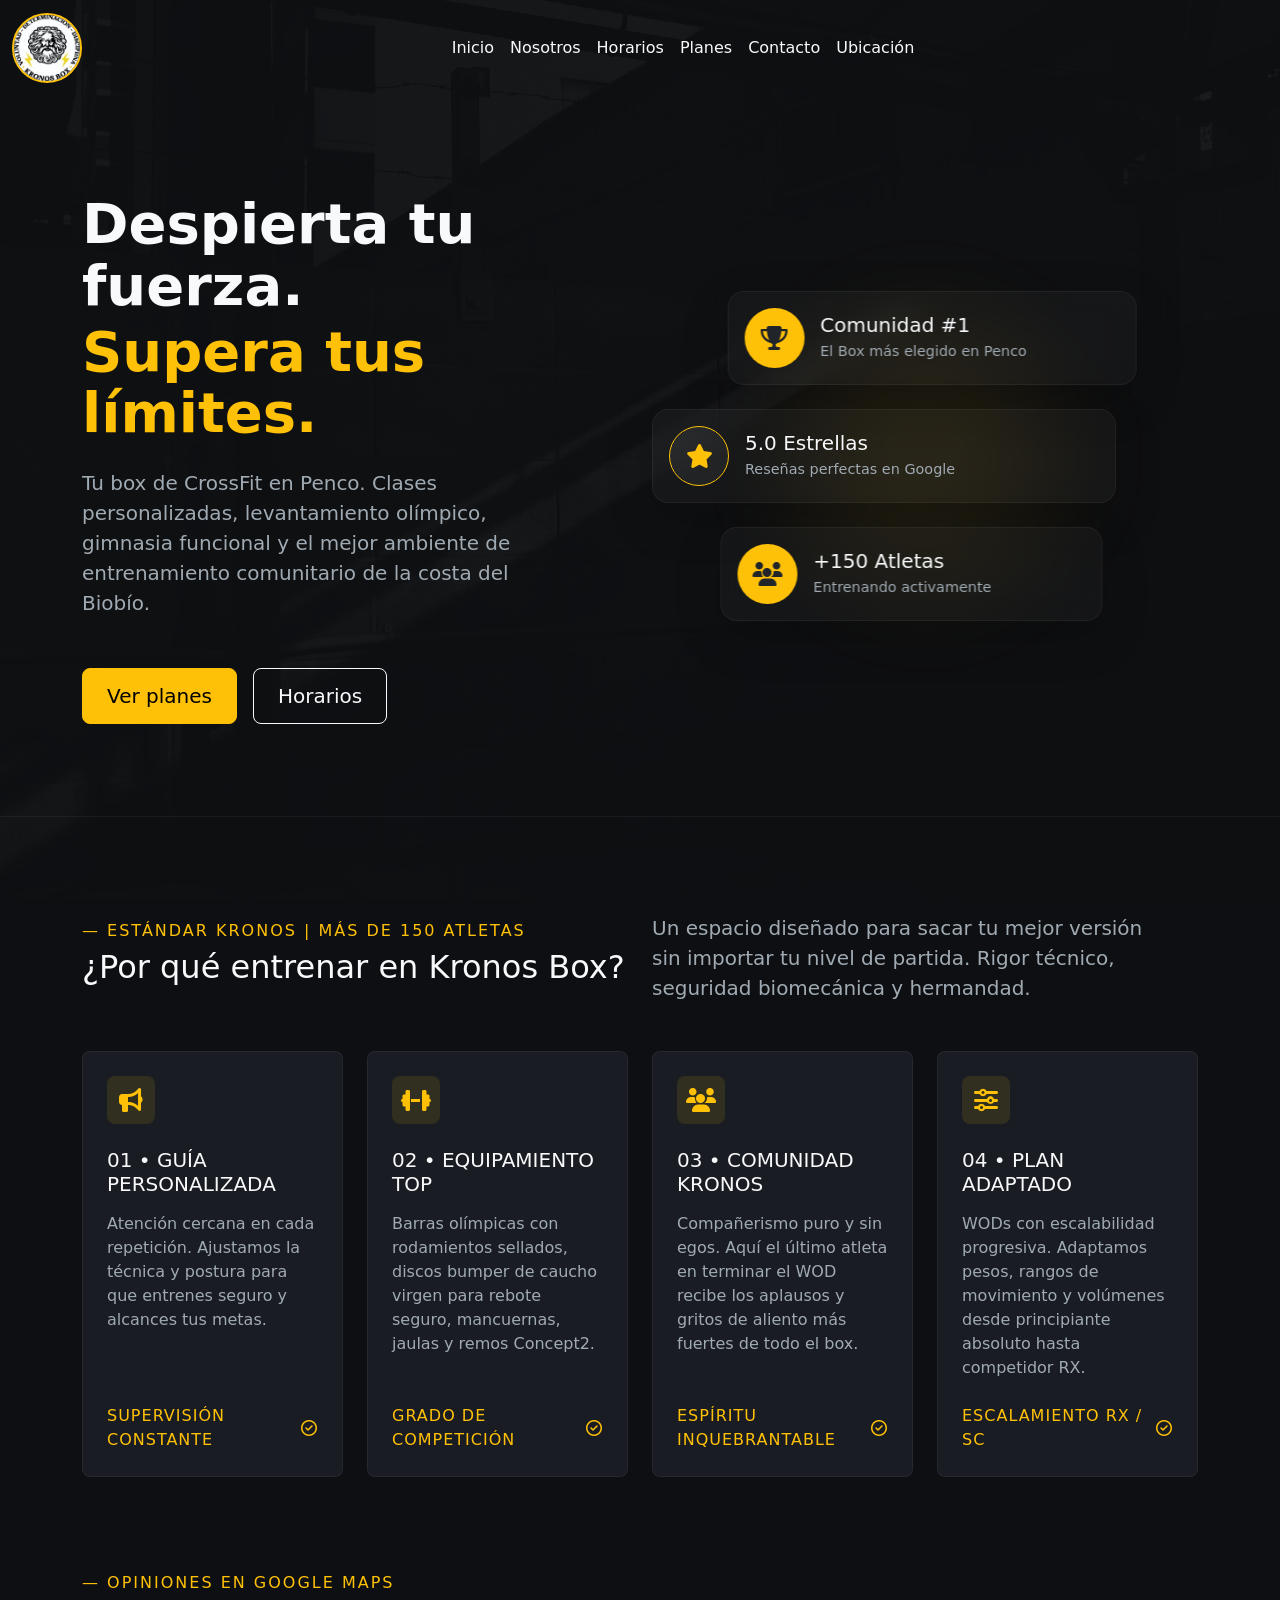
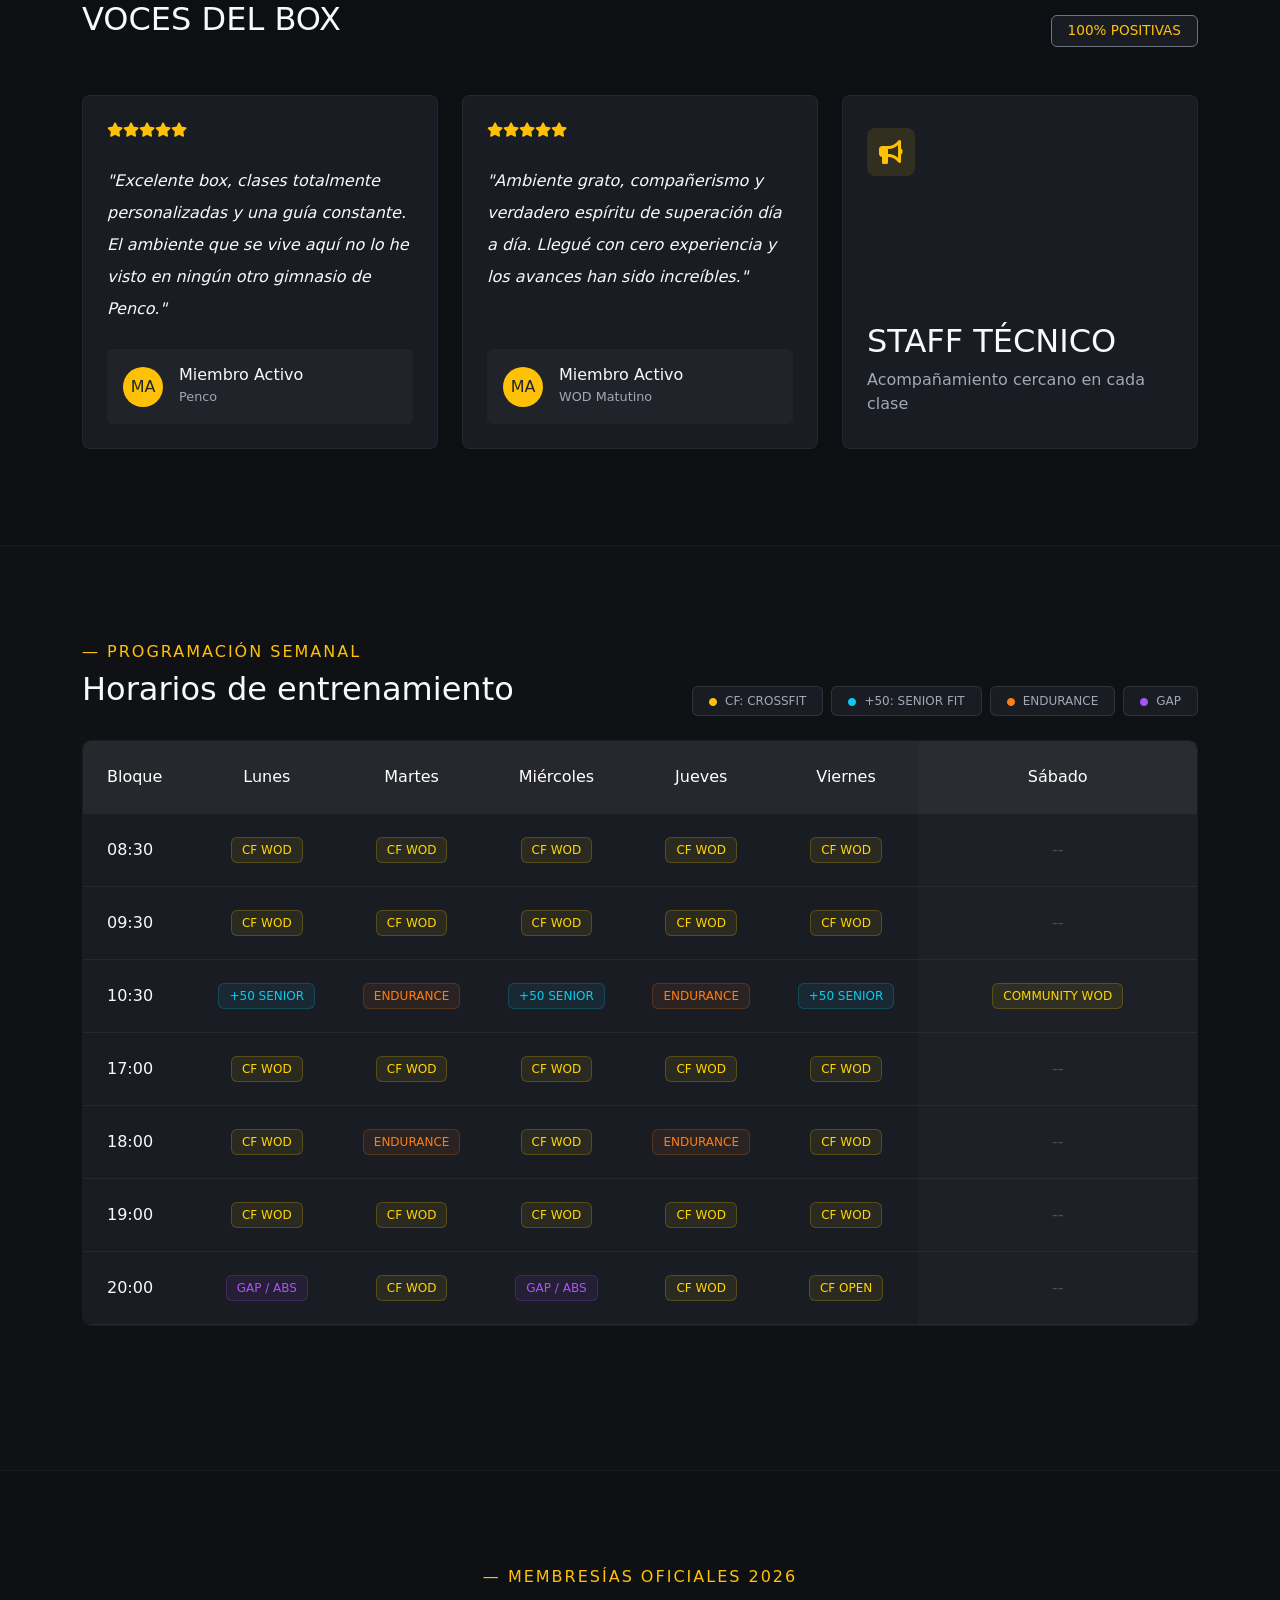
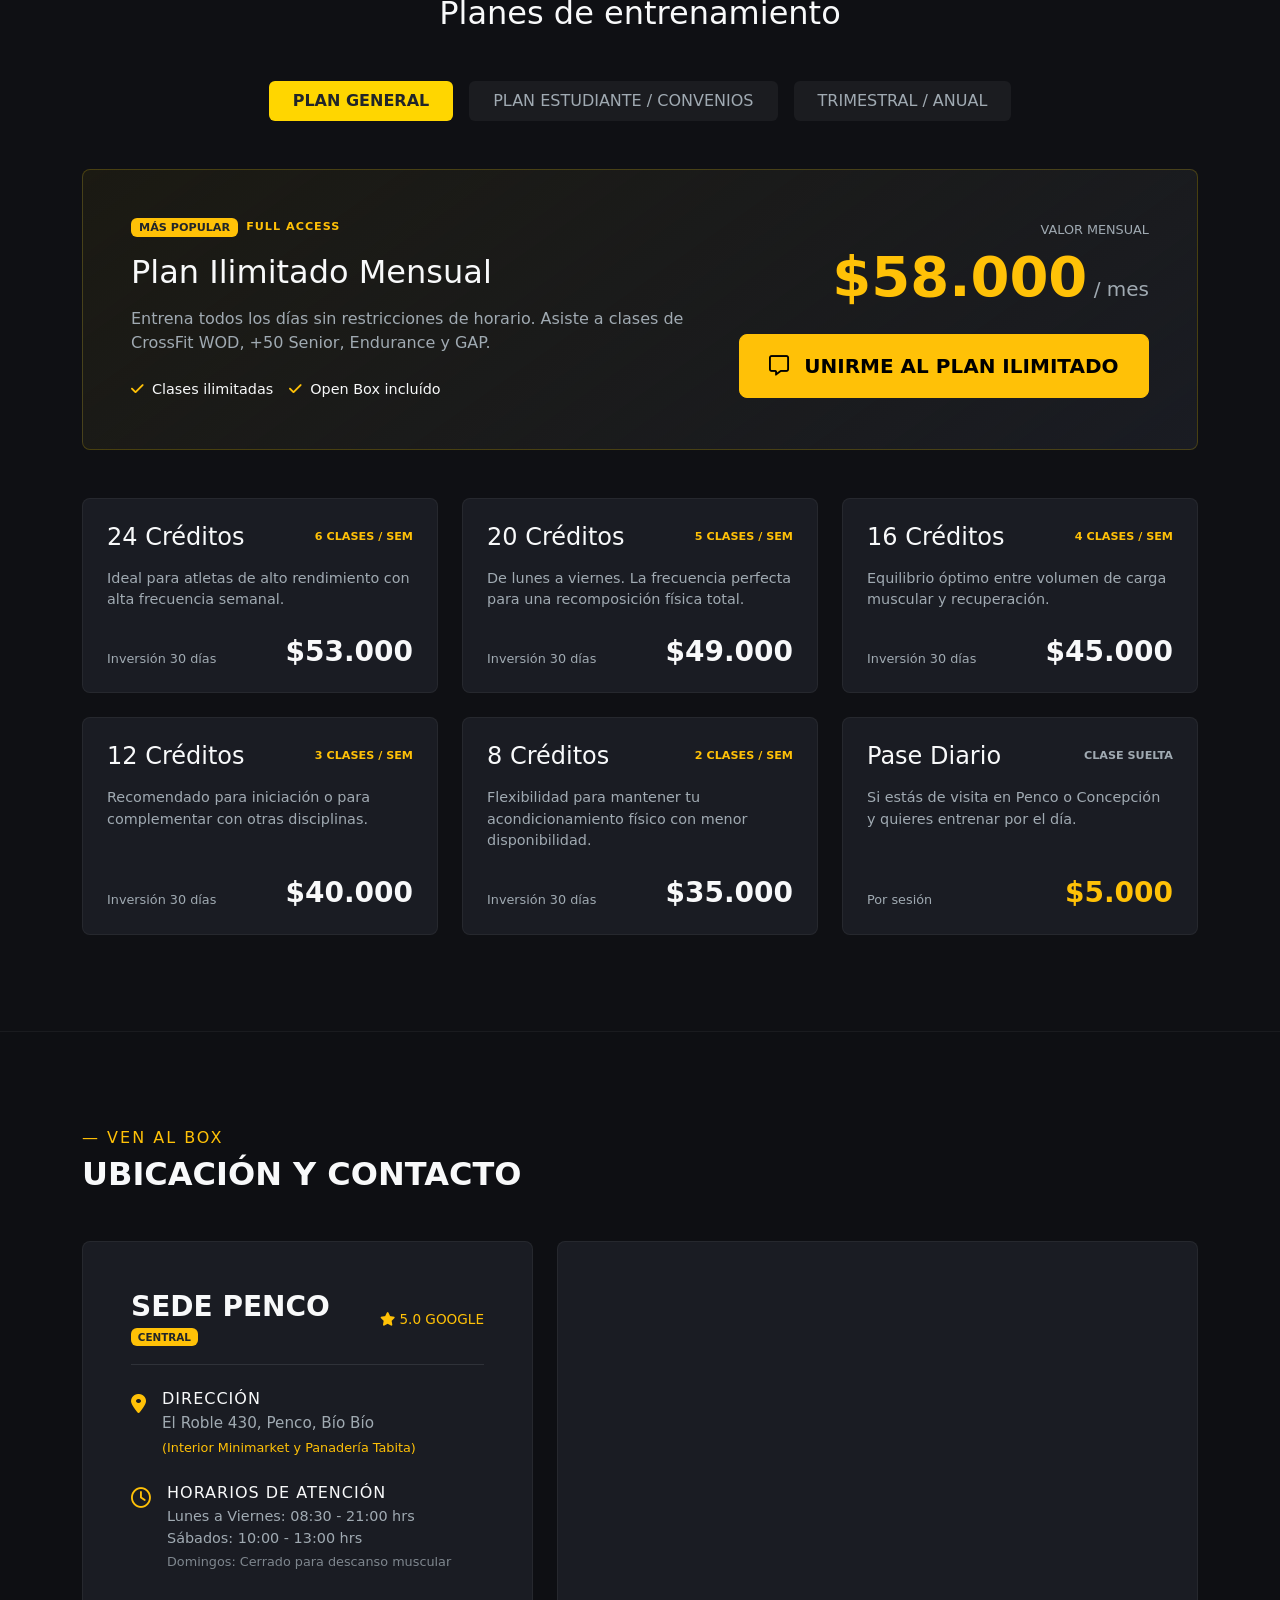
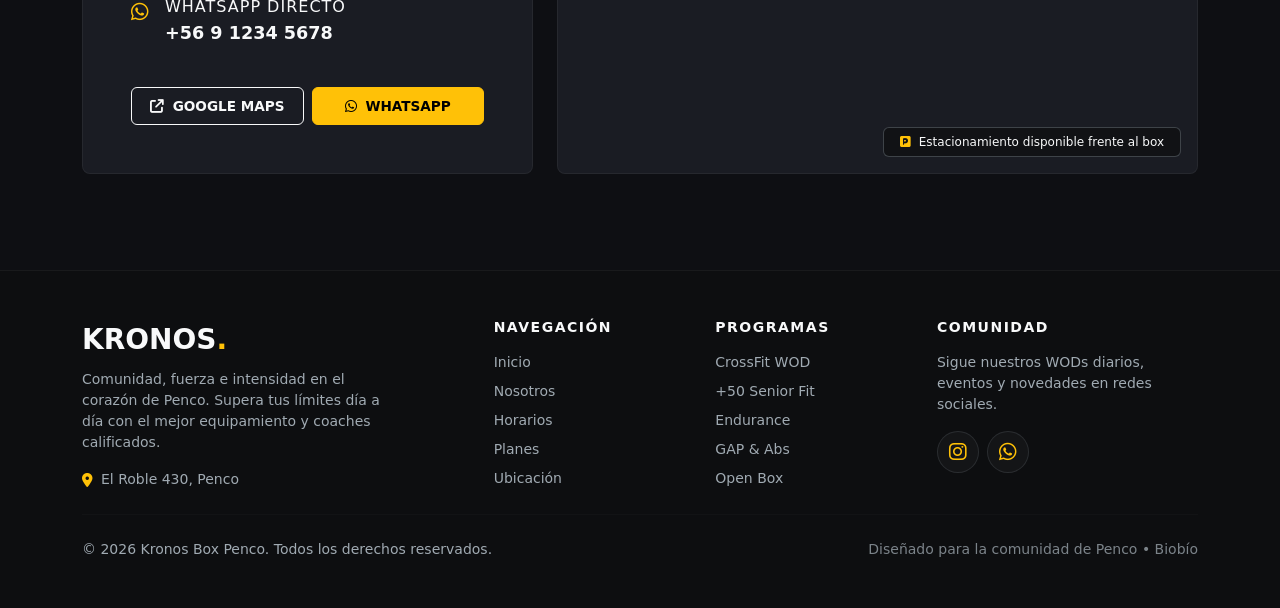
==== commit 5d42246f: "btn-volver" ====
--- a/index.html
+++ b/index.html
@@ -5,10 +5,11 @@
     <meta name="viewport" content="width=device-width, initial-scale=1.0">
     <link href="https://cdn.jsdelivr.net/npm/bootstrap@5.3.3/dist/css/bootstrap.min.css" rel="stylesheet">
     <link rel="stylesheet" href="https://cdnjs.cloudflare.com/ajax/libs/font-awesome/6.4.0/css/all.min.css">
+    <link href="https://unpkg.com/aos@2.3.1/dist/aos.css" rel="stylesheet">
     <link rel="stylesheet" href="css/style.css">
     <title>Krono Box - Penco</title>
 
-    <link rel="icon"  href="/assets/img/logo.jpg">
+    <link rel="icon"  href="assets/img/logo.jpg">
 </head>
 <body>
  <nav class="navbar navbar-expand-lg" data-bs-theme="dark" style="background-color: rgba(17, 18, 21, 0.85);">
@@ -16,7 +17,7 @@
 
     <!-- El logo y el texto deben ir JUNTOS dentro del navbar-brand -->
     <a class="navbar-brand text-light d-flex align-items-center gap-2" href="#inicio">
-      <img src="/assets/img/logo.jpg" alt="Kronos Box Penco Logo" class="logo-navbar">
+      <img src="assets/img/logo.jpg" alt="Kronos Box Penco Logo" class="logo-navbar">
     </a>
 
     <button class="navbar-toggler" type="button" data-bs-toggle="collapse" data-bs-target="#navbarNavDropdown" aria-controls="navbarNavDropdown" aria-expanded="false" aria-label="Toggle navigation">
@@ -73,7 +74,7 @@
                     <div class="d-flex flex-column gap-4 position-relative" style="z-index: 1;">
                         
                         <!-- Tarjeta 1 -->
-                        <div class="d-flex align-items-center p-3 rounded-4 ms-auto shadow-lg" style="background: rgba(255, 255, 255, 0.03); backdrop-filter: blur(12px); -webkit-backdrop-filter: blur(12px); border: 1px solid rgba(255, 255, 255, 0.05); width: 75%; transform: translateX(-15%); transition: transform 0.3s ease;">
+                        <div data-aos="fade-left" data-aos-delay="100" class="d-flex align-items-center p-3 rounded-4 ms-auto shadow-lg" style="background: rgba(255, 255, 255, 0.03); backdrop-filter: blur(12px); -webkit-backdrop-filter: blur(12px); border: 1px solid rgba(255, 255, 255, 0.05); width: 75%; transform: translateX(-15%); transition: transform 0.3s ease;">
                             <div class="flex-shrink-0 bg-warning text-dark rounded-circle d-flex align-items-center justify-content-center" style="width: 60px; height: 60px; font-size: 1.5rem;">
                                 <i class="fa-solid fa-trophy"></i>
                             </div>
@@ -84,7 +85,7 @@
                         </div>
 
                         <!-- Tarjeta 2 -->
-                        <div class="d-flex align-items-center p-3 rounded-4 shadow-lg" style="background: rgba(255, 255, 255, 0.03); backdrop-filter: blur(12px); -webkit-backdrop-filter: blur(12px); border: 1px solid rgba(255, 255, 255, 0.05); width: 85%;">
+                        <div data-aos="fade-left" data-aos-delay="200" class="d-flex align-items-center p-3 rounded-4 shadow-lg" style="background: rgba(255, 255, 255, 0.03); backdrop-filter: blur(12px); -webkit-backdrop-filter: blur(12px); border: 1px solid rgba(255, 255, 255, 0.05); width: 85%;">
                             <div class="flex-shrink-0 rounded-circle d-flex align-items-center justify-content-center border border-warning" style="width: 60px; height: 60px; font-size: 1.5rem; background-color: rgba(255, 255, 255, 0.05); color: #ffc107;">
                                 <i class="fa-solid fa-star"></i>
                             </div>
@@ -95,7 +96,7 @@
                         </div>
 
                         <!-- Tarjeta 3 -->
-                        <div class="d-flex align-items-center p-3 rounded-4 ms-auto shadow-lg" style="background: rgba(255, 255, 255, 0.03); backdrop-filter: blur(12px); -webkit-backdrop-filter: blur(12px); border: 1px solid rgba(255, 255, 255, 0.05); width: 70%; transform: translateX(-25%); transition: transform 0.3s ease;">
+                        <div data-aos="fade-left" data-aos-delay="300" class="d-flex align-items-center p-3 rounded-4 ms-auto shadow-lg" style="background: rgba(255, 255, 255, 0.03); backdrop-filter: blur(12px); -webkit-backdrop-filter: blur(12px); border: 1px solid rgba(255, 255, 255, 0.05); width: 70%; transform: translateX(-25%); transition: transform 0.3s ease;">
                             <div class="flex-shrink-0 bg-warning text-dark rounded-circle d-flex align-items-center justify-content-center" style="width: 60px; height: 60px; font-size: 1.5rem;">
                                 <i class="fa-solid fa-users"></i>
                             </div>
@@ -126,7 +127,7 @@
 
             <div class="row g-4">
                 <!-- Tarjeta 1 -->
-                <div class="col-md-6 col-lg-3">
+                <div class="col-md-6 col-lg-3" data-aos="fade-up" data-aos-delay="0">
                     <div class="card-nosotros h-100 p-4">
                         <div class="icon-box mb-4">
                             <i class="fa-solid fa-bullhorn text-warning fs-4"></i>
@@ -141,7 +142,7 @@
                     </div>
                 </div>
                 <!-- Tarjeta 2 -->
-                <div class="col-md-6 col-lg-3">
+                <div class="col-md-6 col-lg-3" data-aos="fade-up" data-aos-delay="100">
                     <div class="card-nosotros h-100 p-4">
                         <div class="icon-box mb-4">
                             <i class="fa-solid fa-dumbbell text-warning fs-4"></i>
@@ -156,7 +157,7 @@
                     </div>
                 </div>
                 <!-- Tarjeta 3 -->
-                <div class="col-md-6 col-lg-3">
+                <div class="col-md-6 col-lg-3" data-aos="fade-up" data-aos-delay="200">
                     <div class="card-nosotros h-100 p-4">
                         <div class="icon-box mb-4">
                             <i class="fa-solid fa-users text-warning fs-4"></i>
@@ -171,7 +172,7 @@
                     </div>
                 </div>
                 <!-- Tarjeta 4 -->
-                <div class="col-md-6 col-lg-3">
+                <div class="col-md-6 col-lg-3" data-aos="fade-up" data-aos-delay="300">
                     <div class="card-nosotros h-100 p-4">
                         <div class="icon-box mb-4">
                             <i class="fa-solid fa-sliders text-warning fs-4"></i>
@@ -202,45 +203,45 @@
 
             <div class="row g-4">
                 <!-- Testimonio 1 -->
-                <div class="col-md-6 col-lg-4">
+                <div class="col-md-6 col-lg-4" data-aos="fade-up" data-aos-delay="0">
                     <div class="card-nosotros h-100 p-4">
                         <div class="d-flex justify-content-between align-items-center mb-4">
                             <div class="text-warning" style="font-size: 0.9rem;">
                                 <i class="fa-solid fa-star"></i><i class="fa-solid fa-star"></i><i class="fa-solid fa-star"></i><i class="fa-solid fa-star"></i><i class="fa-solid fa-star"></i>
                             </div>
-                            <span class="text-secondary" style="font-size: 0.85rem;">Hace 2 semanas</span>
+                        
                         </div>
                         <p class="text-light fst-italic mb-4 lh-lg">"Excelente box, clases totalmente personalizadas y una guía constante. El ambiente que se vive aquí no lo he visto en ningún otro gimnasio de Penco."</p>
                         <div class="mt-auto d-flex align-items-center p-3 rounded" style="background-color: rgba(255, 255, 255, 0.03);">
-                            <div class="rounded-circle bg-warning text-dark d-flex align-items-center justify-content-center me-3" style="width: 40px; height: 40px;">TJ</div>
+                            <div class="rounded-circle bg-warning text-dark d-flex align-items-center justify-content-center me-3" style="width: 40px; height: 40px;">MA</div>
                             <div>
-                                <h6 class="text-light mb-0">Thais Jara</h6>
-                                <span class="text-secondary" style="font-size: 0.8rem;">Atleta Kronos &bull; Penco</span>
+                                <h6 class="text-light mb-0">Miembro Activo</h6>
+                                <span class="text-secondary" style="font-size: 0.8rem;">Penco</span>
                             </div>
                         </div>
                     </div>
                 </div>
                 <!-- Testimonio 2 -->
-                <div class="col-md-6 col-lg-4">
+                <div class="col-md-6 col-lg-4" data-aos="fade-up" data-aos-delay="100">
                     <div class="card-nosotros h-100 p-4">
                         <div class="d-flex justify-content-between align-items-center mb-4">
                             <div class="text-warning" style="font-size: 0.9rem;">
                                 <i class="fa-solid fa-star"></i><i class="fa-solid fa-star"></i><i class="fa-solid fa-star"></i><i class="fa-solid fa-star"></i><i class="fa-solid fa-star"></i>
                             </div>
-                            <span class="text-secondary" style="font-size: 0.85rem;">Hace 1 mes</span>
+                            
                         </div>
                         <p class="text-light fst-italic mb-4 lh-lg">"Ambiente grato, compañerismo y verdadero espíritu de superación día a día. Llegué con cero experiencia y los avances han sido increíbles."</p>
                         <div class="mt-auto d-flex align-items-center p-3 rounded" style="background-color: rgba(255, 255, 255, 0.03);">
-                            <div class="rounded-circle bg-warning text-dark d-flex align-items-center justify-content-center me-3" style="width: 40px; height: 40px;">IA</div>
+                            <div class="rounded-circle bg-warning text-dark d-flex align-items-center justify-content-center me-3" style="width: 40px; height: 40px;">MA</div>
                             <div>
-                                <h6 class="text-light mb-0">Ignacia Arévalo</h6>
-                                <span class="text-secondary" style="font-size: 0.8rem;">Miembro Activo &bull; WOD Matutino</span>
+                                <h6 class="text-light mb-0">Miembro Activo</h6>
+                                <span class="text-secondary" style="font-size: 0.8rem;">WOD Matutino</span>
                             </div>
                         </div>
                     </div>
                 </div>
                 <!-- Tarjeta Staff -->
-                <div class="col-md-12 col-lg-4">
+                <div class="col-md-12 col-lg-4" data-aos="fade-up" data-aos-delay="200">
                     <div class="card-nosotros h-100 p-4 d-flex flex-column justify-content-between text-center text-lg-start">
                         <div class="icon-box mb-4 mx-auto mx-lg-0 mt-2">
                             <i class="fa-solid fa-bullhorn text-warning fs-4"></i>
@@ -274,7 +275,7 @@
                 </div>
             </div>
 
-            <div class="table-responsive mb-5" style="border-radius: 8px; border: 1px solid rgba(255,255,255,0.05);">
+            <div class="table-responsive mb-5" data-aos="fade-up" style="border-radius: 8px; border: 1px solid rgba(255,255,255,0.05);">
                 <table class="table table-kronos table-borderless align-middle text-center mb-0" style="min-width: 800px;">
                     <thead style="background-color: rgba(255, 255, 255, 0.05);">
                         <tr>
@@ -384,7 +385,7 @@
                 <!-- TAB PLAN GENERAL -->
                 <div class="tab-pane fade show active" id="general" role="tabpanel" tabindex="0">
                     <!-- Plan Destacado -->
-                    <div class="card-nosotros p-4 p-lg-5 mb-5" style="background: linear-gradient(145deg, rgba(255, 214, 0, 0.05) 0%, #1a1c23 100%); border-color: rgba(255, 214, 0, 0.2);">
+                    <div class="card-nosotros p-4 p-lg-5 mb-5" data-aos="fade-up" style="background: linear-gradient(145deg, rgba(255, 214, 0, 0.05) 0%, #1a1c23 100%); border-color: rgba(255, 214, 0, 0.2);">
                         <div class="row align-items-center">
                             <div class="col-lg-7 mb-4 mb-lg-0">
                                 <div class="d-flex align-items-center gap-2 mb-3">
@@ -773,7 +774,7 @@
 
             <div class="row g-4 align-items-stretch">
                 <!-- Columna Izquierda: Detalles de Contacto -->
-                <div class="col-lg-5">
+                <div class="col-lg-5" data-aos="fade-right">
                     <div class="card-nosotros h-100 p-4 p-xl-5 d-flex flex-column justify-content-between">
                         <div>
                             <!-- Header de la tarjeta -->
@@ -840,7 +841,7 @@
                 </div>
 
                 <!-- Columna Derecha: Mapa -->
-                <div class="col-lg-7">
+                <div class="col-lg-7" data-aos="fade-left">
                     <div class="card-nosotros h-100 p-2 overflow-hidden position-relative" style="min-height: 400px;">
                         <!-- Embed Google Maps -->
                             <iframe
@@ -947,7 +948,15 @@
         </div>
     </div>
 </footer>
+
+<!-- Botón flotante Volver al inicio -->
+<a href="#inicio" id="btn-volver-inicio" class="btn-volver-inicio" aria-label="Volver al inicio">
+    <i class="fa-solid fa-arrow-up"></i>
+    <span>Volver al inicio</span>
+</a>
+
 <script src="https://cdn.jsdelivr.net/npm/bootstrap@5.3.3/dist/js/bootstrap.bundle.min.js"></script>
+<script src="https://unpkg.com/aos@2.3.1/dist/aos.js"></script>
 <script src="js/index.js"></script>
 </body>
 </html>
--- a/css/style.css
+++ b/css/style.css
@@ -80,7 +80,7 @@
     max-width: 600px;
 }
 .title {
-    margin-top: 100px;
+    margin-top: 5px;
 }
 
 /* Tarjetas Sección Nosotros */
@@ -183,4 +183,81 @@
     background-color: #FFD600 !important;
     color: #212529 !important;
     font-weight: bold !important;
+}
+
+/* ====================== */
+/* Botón Flotante Volver  */
+/* ====================== */
+.btn-volver-inicio {
+    position: fixed;
+    bottom: 30px;
+    right: 30px;
+    z-index: 9999;
+    display: flex;
+    align-items: center;
+    gap: 8px;
+    background-color: #FFD600;
+    color: #1a1c23;
+    border: none;
+    border-radius: 50px;
+    padding: 14px;
+    font-size: 1rem;
+    font-weight: 700;
+    text-decoration: none;
+    box-shadow: 0 4px 20px rgba(255, 214, 0, 0.3);
+    cursor: pointer;
+    opacity: 0;
+    visibility: hidden;
+    transform: translateY(20px);
+    transition: opacity 0.4s ease, visibility 0.4s ease, transform 0.4s ease, 
+                padding 0.3s ease, border-radius 0.3s ease, box-shadow 0.3s ease;
+    overflow: hidden;
+    max-width: 52px;
+    white-space: nowrap;
+}
+
+.btn-volver-inicio span {
+    opacity: 0;
+    max-width: 0;
+    overflow: hidden;
+    transition: opacity 0.3s ease, max-width 0.4s ease;
+    font-size: 0.85rem;
+    letter-spacing: 0.5px;
+}
+
+.btn-volver-inicio.visible {
+    opacity: 1;
+    visibility: visible;
+    transform: translateY(0);
+}
+
+.btn-volver-inicio:hover {
+    background-color: #ffe14d;
+    color: #1a1c23;
+    box-shadow: 0 6px 28px rgba(255, 214, 0, 0.45);
+    padding: 14px 22px;
+    max-width: 260px;
+}
+
+.btn-volver-inicio:hover span {
+    opacity: 1;
+    max-width: 160px;
+}
+
+.btn-volver-inicio:active {
+    transform: scale(0.95);
+}
+
+/* Responsive: más pequeño en móvil */
+@media (max-width: 576px) {
+    .btn-volver-inicio {
+        bottom: 20px;
+        right: 20px;
+        padding: 12px;
+        font-size: 0.9rem;
+        max-width: 46px;
+    }
+    .btn-volver-inicio:hover {
+        padding: 12px 18px;
+    }
 }
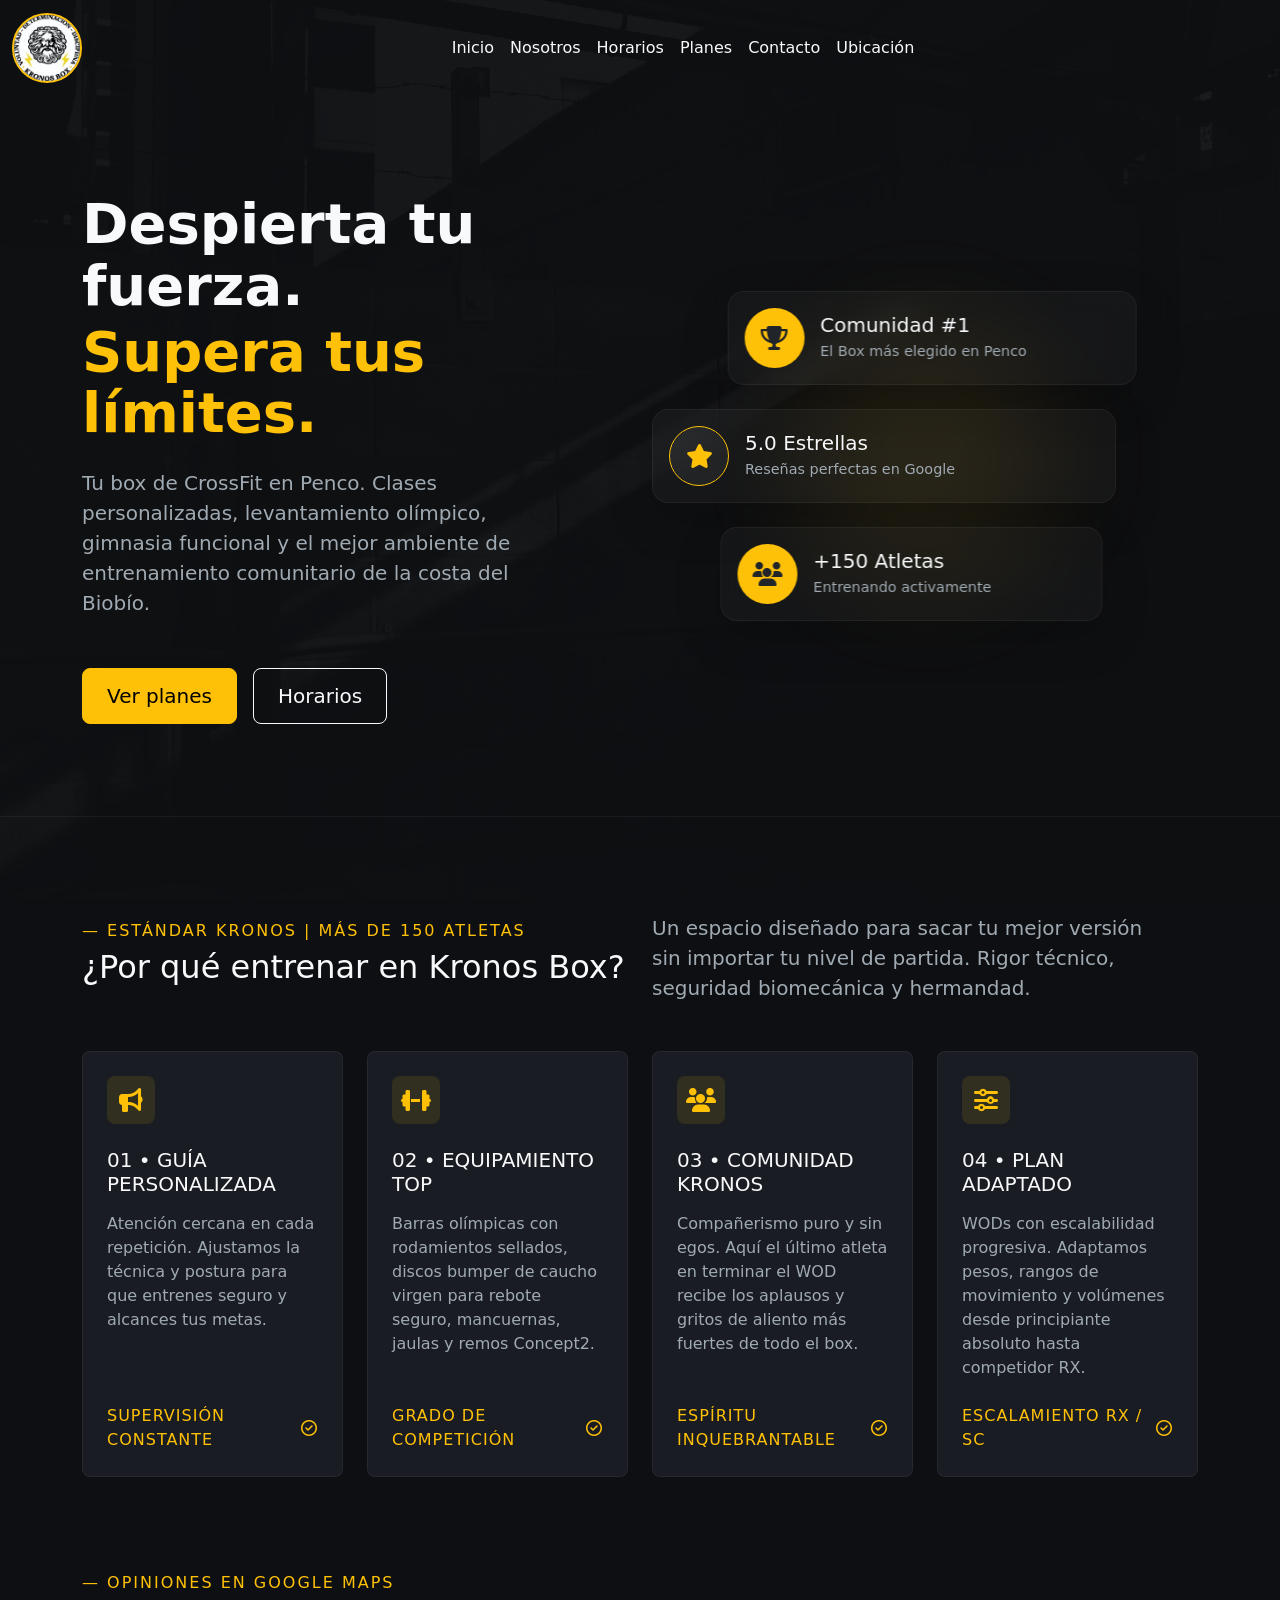
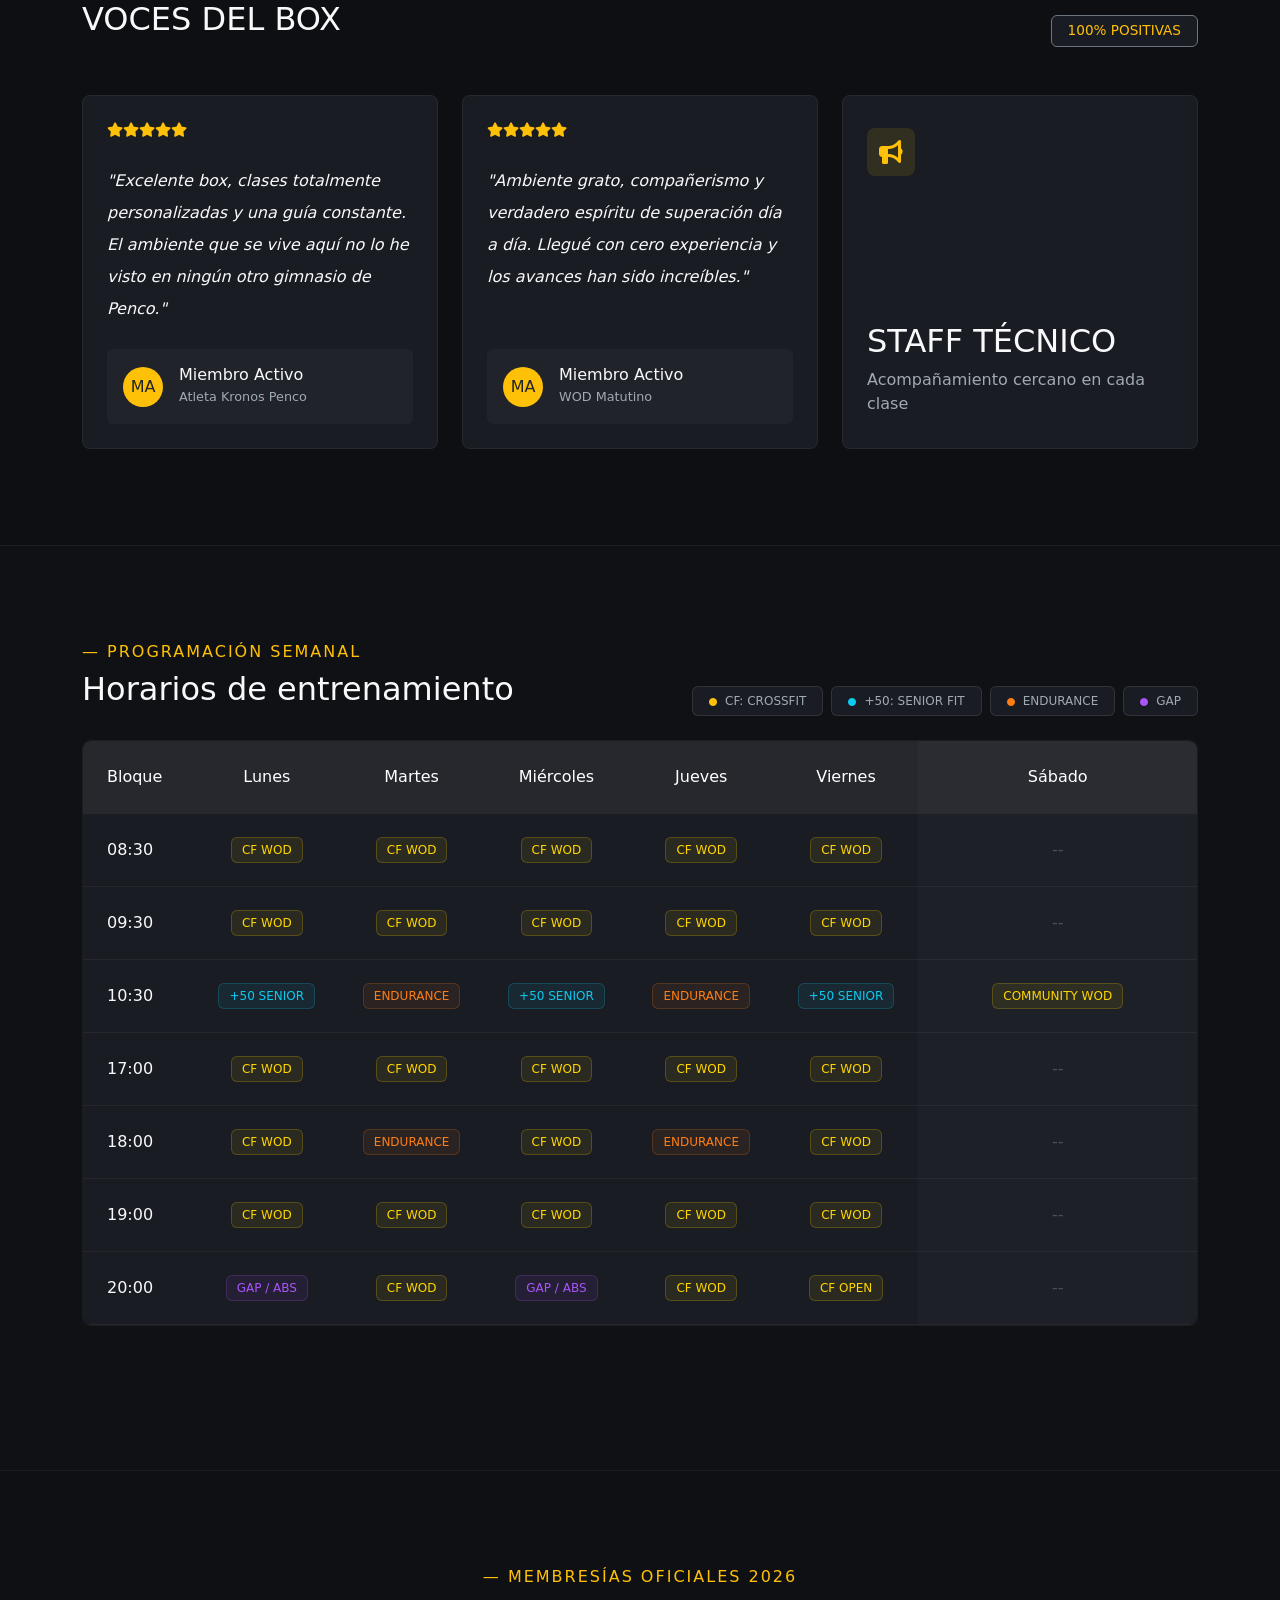
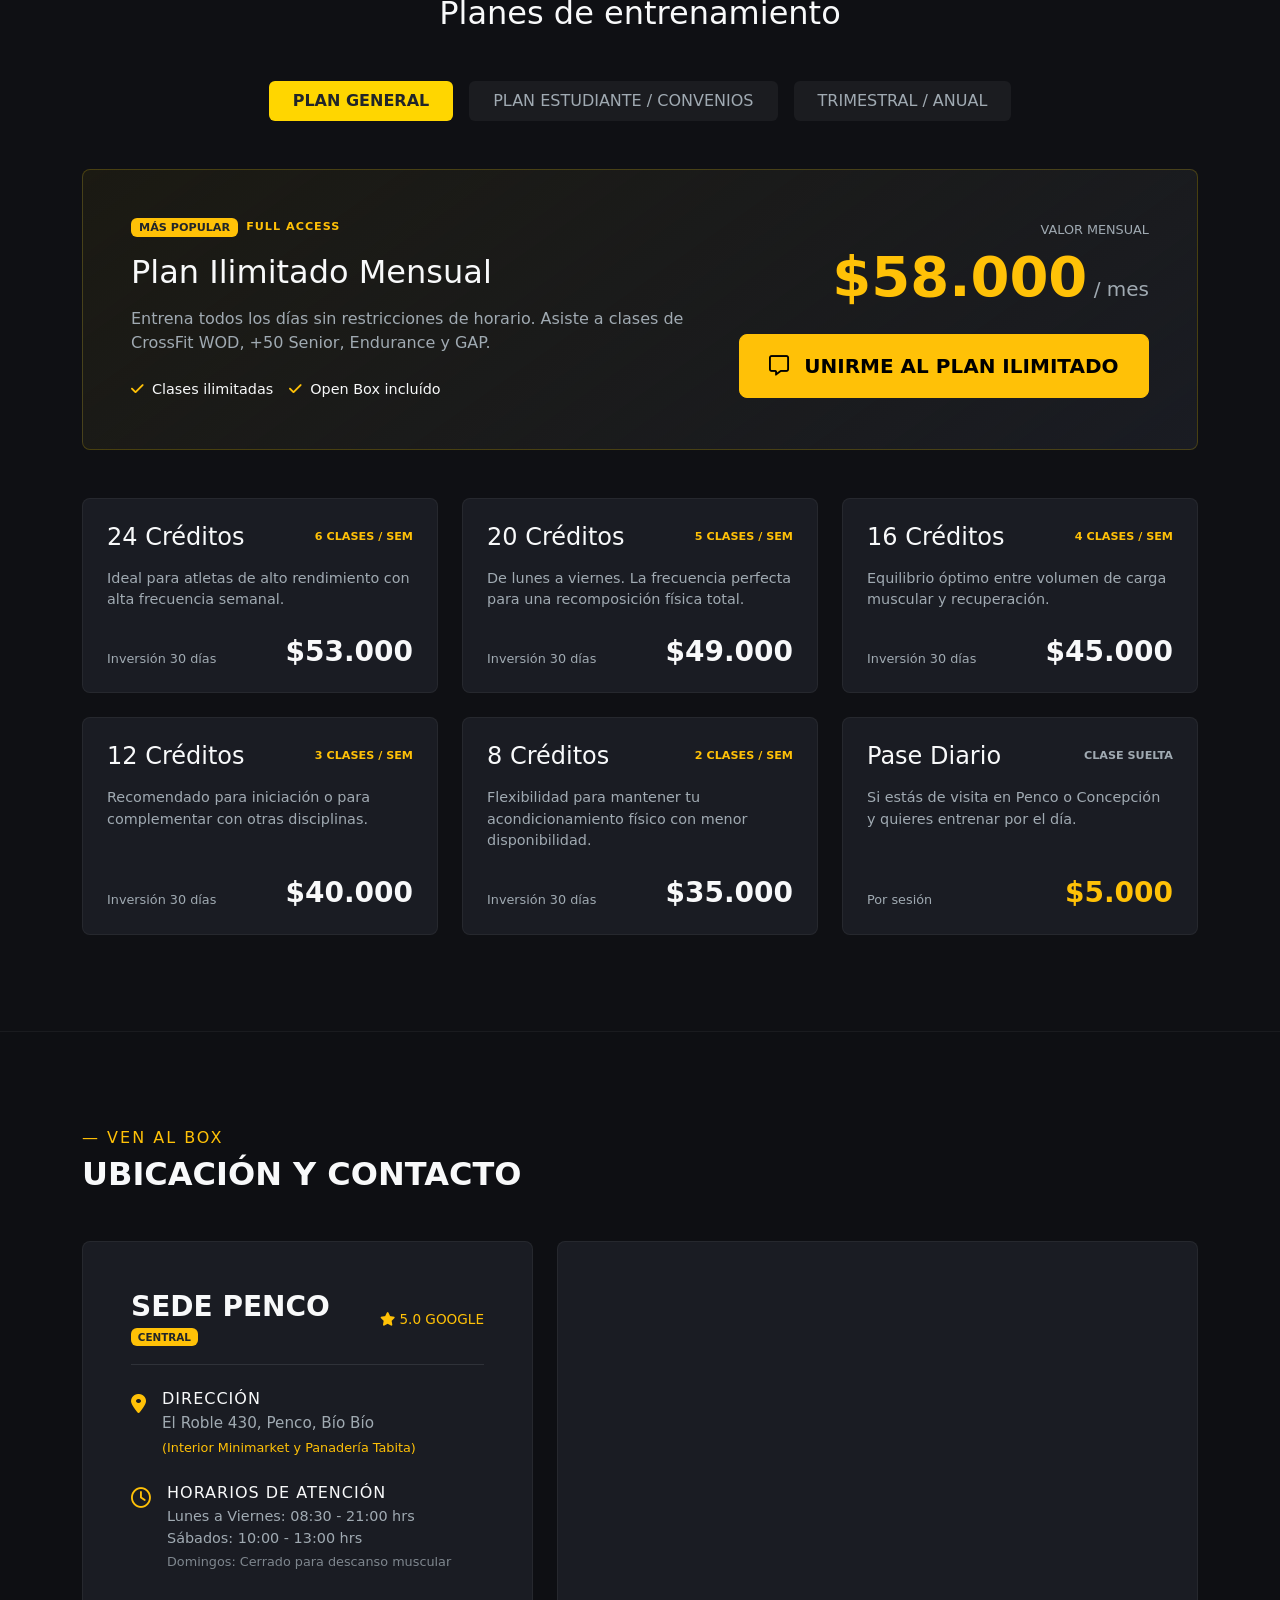
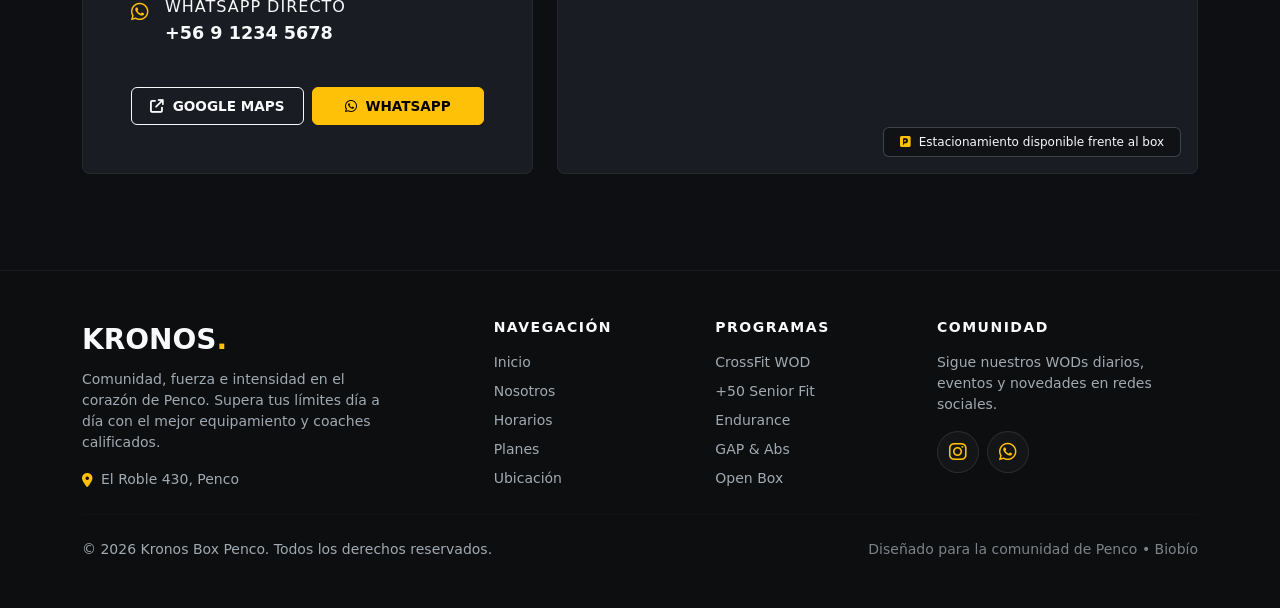
==== commit e79e6ab5: "a" ====
--- a/index.html
+++ b/index.html
@@ -216,7 +216,7 @@
                             <div class="rounded-circle bg-warning text-dark d-flex align-items-center justify-content-center me-3" style="width: 40px; height: 40px;">MA</div>
                             <div>
                                 <h6 class="text-light mb-0">Miembro Activo</h6>
-                                <span class="text-secondary" style="font-size: 0.8rem;">Penco</span>
+                                <span class="text-secondary" style="font-size: 0.8rem;">Atleta Kronos Penco</span>
                             </div>
                         </div>
                     </div>
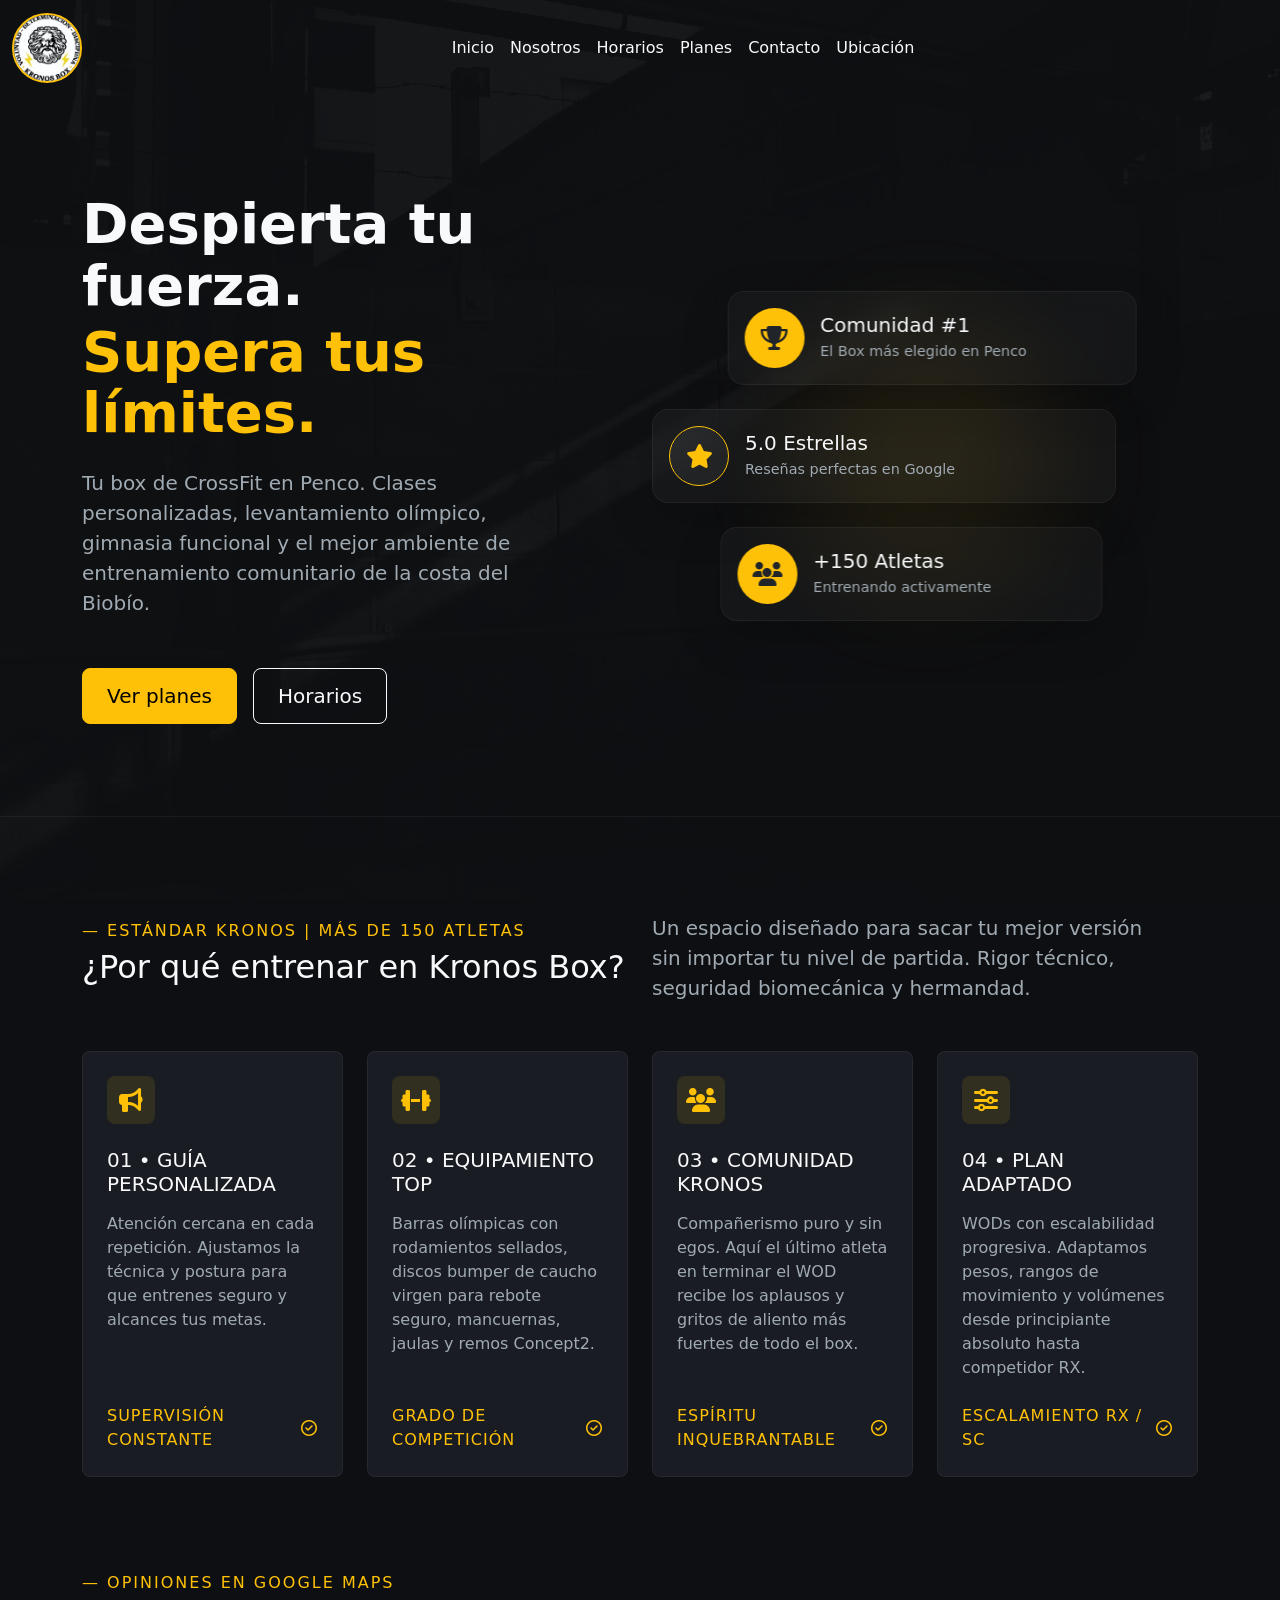
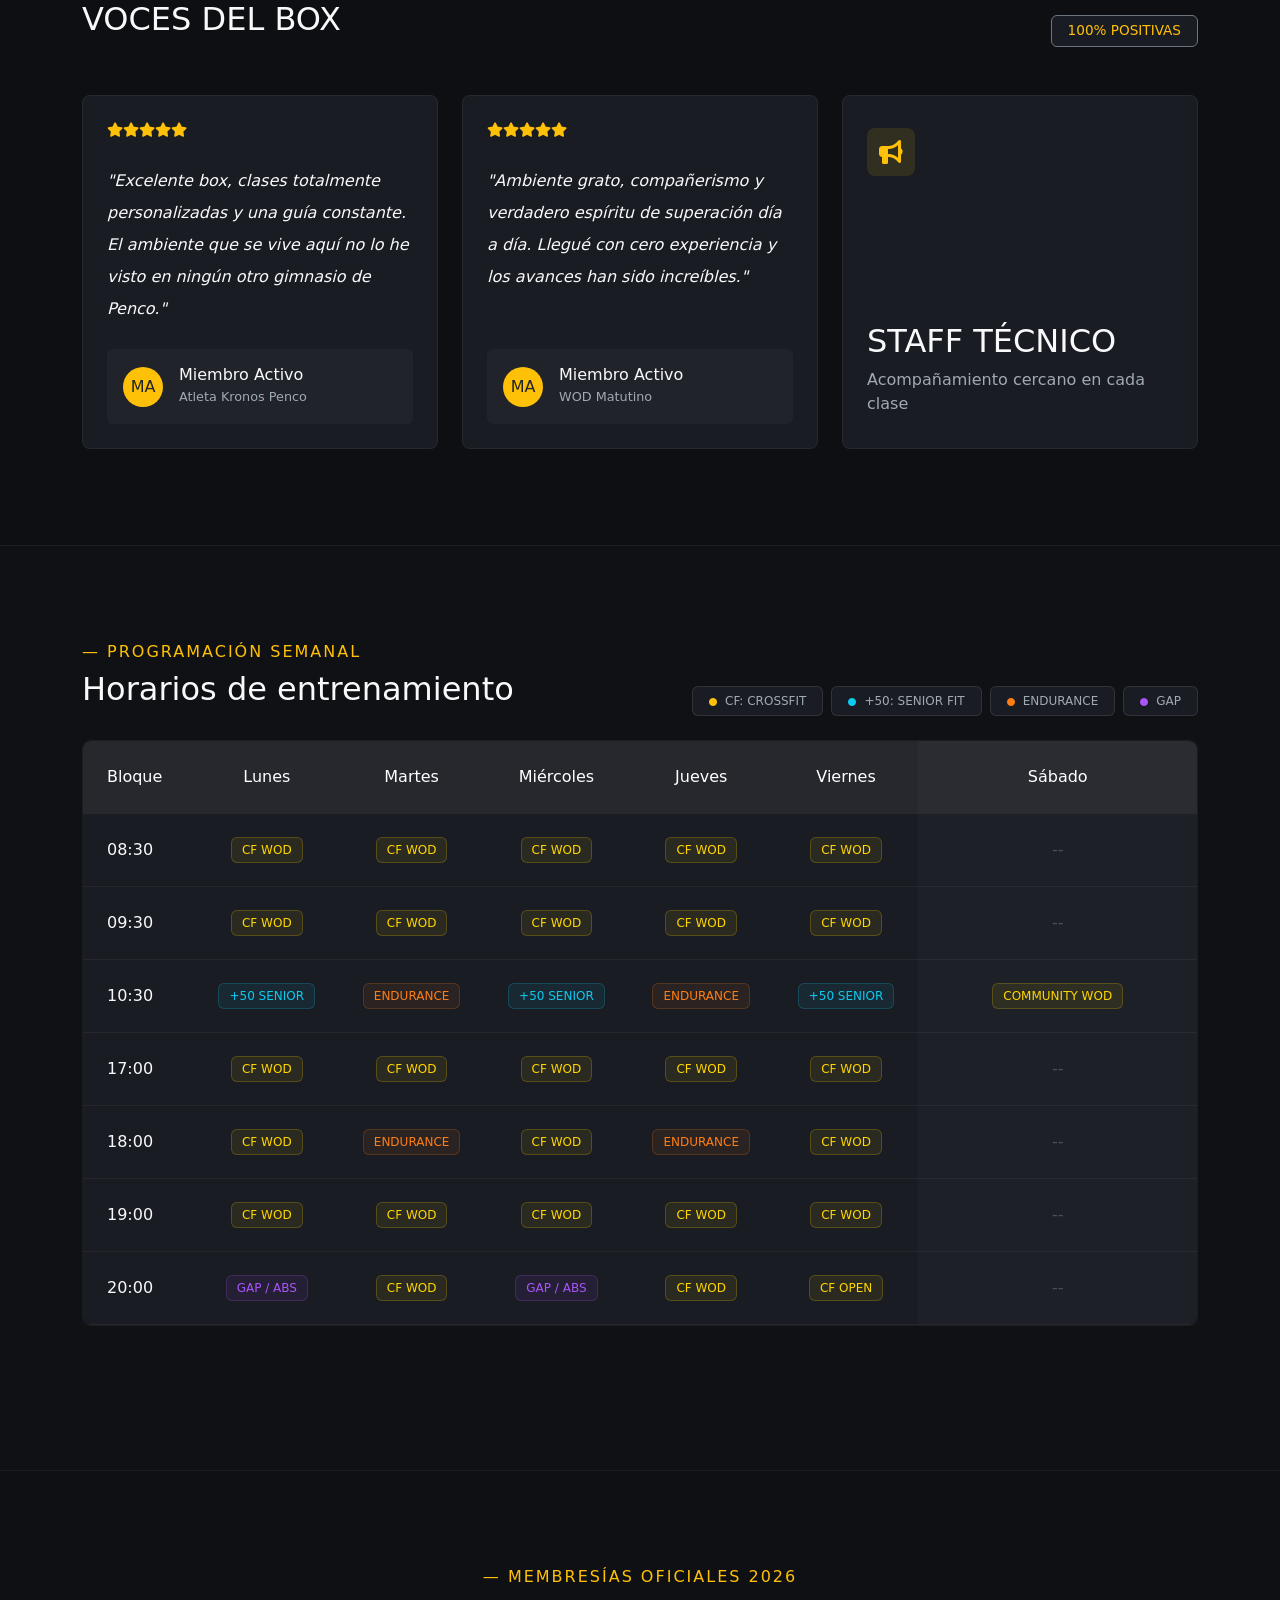
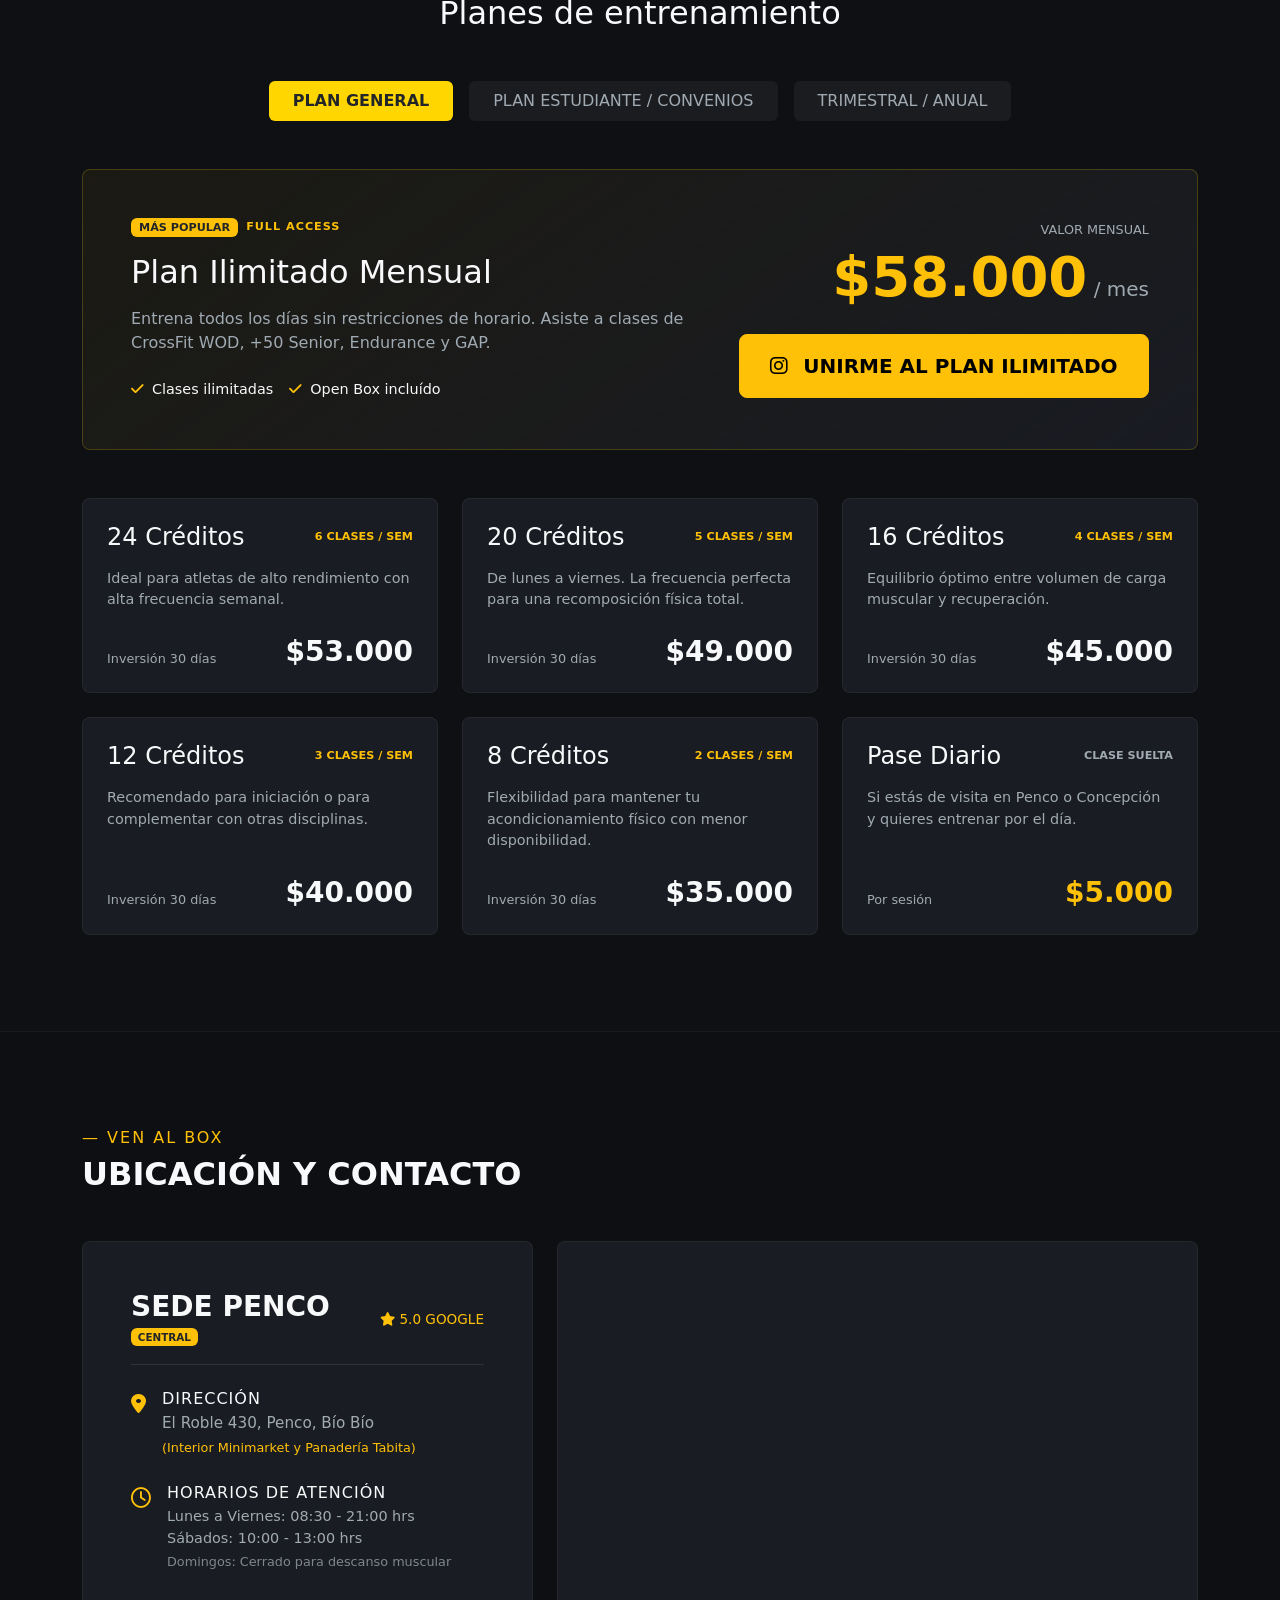
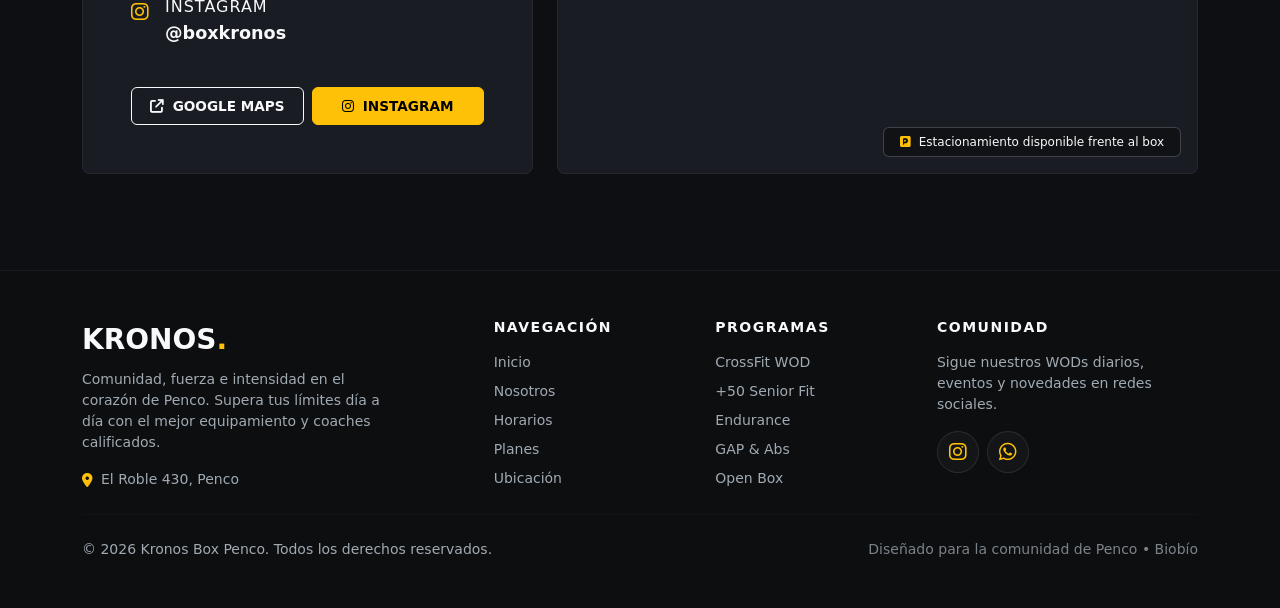
==== commit df7e1777: "casi lista" ====
--- a/index.html
+++ b/index.html
@@ -384,380 +384,17 @@
             <div class="tab-content" id="planes-tabContent">
                 <!-- TAB PLAN GENERAL -->
                 <div class="tab-pane fade show active" id="general" role="tabpanel" tabindex="0">
-                    <!-- Plan Destacado -->
-                    <div class="card-nosotros p-4 p-lg-5 mb-5" data-aos="fade-up" style="background: linear-gradient(145deg, rgba(255, 214, 0, 0.05) 0%, #1a1c23 100%); border-color: rgba(255, 214, 0, 0.2);">
-                        <div class="row align-items-center">
-                            <div class="col-lg-7 mb-4 mb-lg-0">
-                                <div class="d-flex align-items-center gap-2 mb-3">
-                                    <span class="badge bg-warning text-dark px-2 py-1" style="font-size: 0.7rem;">MÁS POPULAR</span>
-                                    <span class="text-warning fw-bold" style="font-size: 0.7rem; letter-spacing: 1px;">FULL ACCESS</span>
-                                </div>
-                                <h2 class="text-light mb-3">Plan Ilimitado Mensual</h2>
-                                <p class="text-secondary mb-4">Entrena todos los días sin restricciones de horario. Asiste a clases de CrossFit WOD, +50 Senior, Endurance y GAP.</p>
-                                <div class="d-flex flex-wrap gap-3 text-light" style="font-size: 0.9rem;">
-                                    <span><i class="fa-solid fa-check text-warning me-2"></i>Clases ilimitadas</span>
-                                    <span><i class="fa-solid fa-check text-warning me-2"></i>Open Box incluído</span>
-                  
-                                </div>
-                            </div>
-                            <div class="col-lg-5 text-lg-end">
-                                <div class="mb-4">
-                                    <p class="text-secondary mb-1" style="font-size: 0.8rem; text-transform: uppercase;">Valor mensual</p>
-                                    <h1 class="text-warning mb-0" style="font-size: 3.5rem; font-weight: 700;">$58.000<span class="text-secondary fs-5 fw-normal"> / mes</span></h1>
-                                </div>
-                                <button class="btn btn-warning btn-lg px-4 py-3 fw-bold w-100 w-lg-auto">
-                                    <i class="fa-regular fa-message me-2"></i> UNIRME AL PLAN ILIMITADO
-                                </button>
-                            </div>
-                        </div>
-                    </div>
-
-                    <!-- Grid de Planes -->
-                    <div class="row g-4">
-                        <!-- Plan 1 -->
-                        <div class="col-md-6 col-lg-4">
-                            <div class="card-nosotros h-100 p-4 d-flex flex-column">
-                                <div class="d-flex justify-content-between align-items-center mb-3">
-                                    <h4 class="text-light mb-0">24 Créditos</h4>
-                                    <span class="text-warning fw-bold" style="font-size: 0.7rem;">6 CLASES / SEM</span>
-                                </div>
-                                <p class="text-secondary mb-4" style="font-size: 0.9rem;">Ideal para atletas de alto rendimiento con alta frecuencia semanal.</p>
-                                <div class="mt-auto d-flex justify-content-between align-items-end">
-                                    <span class="text-secondary" style="font-size: 0.8rem;">Inversión 30 días</span>
-                                    <h3 class="text-light mb-0 fw-bold">$53.000</h3>
-                                </div>
-                            </div>
-                        </div>
-                        <!-- Plan 2 -->
-                        <div class="col-md-6 col-lg-4">
-                            <div class="card-nosotros h-100 p-4 d-flex flex-column">
-                                <div class="d-flex justify-content-between align-items-center mb-3">
-                                    <h4 class="text-light mb-0">20 Créditos</h4>
-                                    <span class="text-warning fw-bold" style="font-size: 0.7rem;">5 CLASES / SEM</span>
-                                </div>
-                                <p class="text-secondary mb-4" style="font-size: 0.9rem;">De lunes a viernes. La frecuencia perfecta para una recomposición física total.</p>
-                                <div class="mt-auto d-flex justify-content-between align-items-end">
-                                    <span class="text-secondary" style="font-size: 0.8rem;">Inversión 30 días</span>
-                                    <h3 class="text-light mb-0 fw-bold">$49.000</h3>
-                                </div>
-                            </div>
-                        </div>
-                        <!-- Plan 3 -->
-                        <div class="col-md-6 col-lg-4">
-                            <div class="card-nosotros h-100 p-4 d-flex flex-column">
-                                <div class="d-flex justify-content-between align-items-center mb-3">
-                                    <h4 class="text-light mb-0">16 Créditos</h4>
-                                    <span class="text-warning fw-bold" style="font-size: 0.7rem;">4 CLASES / SEM</span>
-                                </div>
-                                <p class="text-secondary mb-4" style="font-size: 0.9rem;">Equilibrio óptimo entre volumen de carga muscular y recuperación.</p>
-                                <div class="mt-auto d-flex justify-content-between align-items-end">
-                                    <span class="text-secondary" style="font-size: 0.8rem;">Inversión 30 días</span>
-                                    <h3 class="text-light mb-0 fw-bold">$45.000</h3>
-                                </div>
-                            </div>
-                        </div>
-                        <!-- Plan 4 -->
-                        <div class="col-md-6 col-lg-4">
-                            <div class="card-nosotros h-100 p-4 d-flex flex-column">
-                                <div class="d-flex justify-content-between align-items-center mb-3">
-                                    <h4 class="text-light mb-0">12 Créditos</h4>
-                                    <span class="text-warning fw-bold" style="font-size: 0.7rem;">3 CLASES / SEM</span>
-                                </div>
-                                <p class="text-secondary mb-4" style="font-size: 0.9rem;">Recomendado para iniciación o para complementar con otras disciplinas.</p>
-                                <div class="mt-auto d-flex justify-content-between align-items-end">
-                                    <span class="text-secondary" style="font-size: 0.8rem;">Inversión 30 días</span>
-                                    <h3 class="text-light mb-0 fw-bold">$40.000</h3>
-                                </div>
-                            </div>
-                        </div>
-                        <!-- Plan 5 -->
-                        <div class="col-md-6 col-lg-4">
-                            <div class="card-nosotros h-100 p-4 d-flex flex-column">
-                                <div class="d-flex justify-content-between align-items-center mb-3">
-                                    <h4 class="text-light mb-0">8 Créditos</h4>
-                                    <span class="text-warning fw-bold" style="font-size: 0.7rem;">2 CLASES / SEM</span>
-                                </div>
-                                <p class="text-secondary mb-4" style="font-size: 0.9rem;">Flexibilidad para mantener tu acondicionamiento físico con menor disponibilidad.</p>
-                                <div class="mt-auto d-flex justify-content-between align-items-end">
-                                    <span class="text-secondary" style="font-size: 0.8rem;">Inversión 30 días</span>
-                                    <h3 class="text-light mb-0 fw-bold">$35.000</h3>
-                                </div>
-                            </div>
-                        </div>
-                        <!-- Plan 6 -->
-                        <div class="col-md-6 col-lg-4">
-                            <div class="card-nosotros h-100 p-4 d-flex flex-column">
-                                <div class="d-flex justify-content-between align-items-center mb-3">
-                                    <h4 class="text-light mb-0">Pase Diario</h4>
-                                    <span class="text-secondary fw-bold" style="font-size: 0.7rem;">CLASE SUELTA</span>
-                                </div>
-                                <p class="text-secondary mb-4" style="font-size: 0.9rem;">Si estás de visita en Penco o Concepción y quieres entrenar por el día.</p>
-                                <div class="mt-auto d-flex justify-content-between align-items-end">
-                                    <span class="text-secondary" style="font-size: 0.8rem;">Por sesión</span>
-                                    <h3 class="text-warning mb-0 fw-bold">$5.000</h3>
-                                </div>
-                            </div>
-                        </div>
-                    </div>
+                    <div id="general-content"></div>
                 </div>
 
                 <!-- TAB PLAN ESTUDIANTE -->
                 <div class="tab-pane fade" id="estudiante" role="tabpanel" tabindex="0">
-                    <!-- Plan Destacado Estudiante -->
-                    <div class="card-nosotros p-4 p-lg-5 mb-5" style="background: linear-gradient(145deg, rgba(255, 214, 0, 0.05) 0%, #1a1c23 100%); border-color: rgba(255, 214, 0, 0.2);">
-                        <div class="row align-items-center">
-                            <div class="col-lg-7 mb-4 mb-lg-0">
-                                <div class="d-flex align-items-center gap-2 mb-3">
-                                    <span class="badge bg-warning text-dark px-2 py-1" style="font-size: 0.7rem;">MÁS POPULAR</span>
-                                    <span class="text-warning fw-bold" style="font-size: 0.7rem; letter-spacing: 1px;">FULL ACCESS</span>
-                                </div>
-                                <h2 class="text-light mb-3">Plan Ilimitado Mensual</h2>
-                                <p class="text-secondary mb-4">Entrena todos los días sin restricciones de horario. Asiste a clases de CrossFit WOD, +50 Senior, Endurance y GAP.</p>
-                                <div class="d-flex flex-wrap gap-3 text-light" style="font-size: 0.9rem;">
-                                    <span><i class="fa-solid fa-check text-warning me-2"></i>Clases ilimitadas</span>
-                                    <span><i class="fa-solid fa-check text-warning me-2"></i>Open Box incluído</span>
-                                </div>
-                            </div>
-                            <div class="col-lg-5 text-lg-end">
-                                <div class="mb-4">
-                                    <p class="text-secondary mb-1" style="font-size: 0.8rem; text-transform: uppercase;">Valor mensual</p>
-                                    <h1 class="text-warning mb-0" style="font-size: 3.5rem; font-weight: 700;">$49.000<span class="text-secondary fs-5 fw-normal"> / mes</span></h1>
-                                </div>
-                                <button class="btn btn-warning btn-lg px-4 py-3 fw-bold w-100 w-lg-auto">
-                                    <i class="fa-regular fa-message me-2"></i> UNIRME AL PLAN ILIMITADO
-                                </button>
-                            </div>
-                        </div>
-                    </div>
-
-                    <!-- Grid de Planes Estudiante -->
-                    <div class="row g-4">
-                        <!-- Plan 1 -->
-                        <div class="col-md-6 col-lg-4">
-                            <div class="card-nosotros h-100 p-4 d-flex flex-column">
-                                <div class="d-flex justify-content-between align-items-center mb-3">
-                                    <h4 class="text-light mb-0">24 Créditos</h4>
-                                    <span class="text-warning fw-bold" style="font-size: 0.7rem;">6 CLASES / SEM</span>
-                                </div>
-                                <p class="text-secondary mb-4" style="font-size: 0.9rem;">Ideal para atletas de alto rendimiento con alta frecuencia semanal.</p>
-                                <div class="mt-auto d-flex justify-content-between align-items-end">
-                                    <span class="text-secondary" style="font-size: 0.8rem;">Inversión 30 días</span>
-                                    <h3 class="text-light mb-0 fw-bold">$46.000</h3>
-                                </div>
-                            </div>
-                        </div>
-                        <!-- Plan 2 -->
-                        <div class="col-md-6 col-lg-4">
-                            <div class="card-nosotros h-100 p-4 d-flex flex-column">
-                                <div class="d-flex justify-content-between align-items-center mb-3">
-                                    <h4 class="text-light mb-0">20 Créditos</h4>
-                                    <span class="text-warning fw-bold" style="font-size: 0.7rem;">5 CLASES / SEM</span>
-                                </div>
-                                <p class="text-secondary mb-4" style="font-size: 0.9rem;">De lunes a viernes. La frecuencia perfecta para una recomposición física total.</p>
-                                <div class="mt-auto d-flex justify-content-between align-items-end">
-                                    <span class="text-secondary" style="font-size: 0.8rem;">Inversión 30 días</span>
-                                    <h3 class="text-light mb-0 fw-bold">$43.000</h3>
-                                </div>
-                            </div>
-                        </div>
-                        <!-- Plan 3 -->
-                        <div class="col-md-6 col-lg-4">
-                            <div class="card-nosotros h-100 p-4 d-flex flex-column">
-                                <div class="d-flex justify-content-between align-items-center mb-3">
-                                    <h4 class="text-light mb-0">16 Créditos</h4>
-                                    <span class="text-warning fw-bold" style="font-size: 0.7rem;">4 CLASES / SEM</span>
-                                </div>
-                                <p class="text-secondary mb-4" style="font-size: 0.9rem;">Equilibrio óptimo entre volumen de carga muscular y recuperación.</p>
-                                <div class="mt-auto d-flex justify-content-between align-items-end">
-                                    <span class="text-secondary" style="font-size: 0.8rem;">Inversión 30 días</span>
-                                    <h3 class="text-light mb-0 fw-bold">$40.000</h3>
-                                </div>
-                            </div>
-                        </div>
-                        <!-- Plan 4 -->
-                        <div class="col-md-6 col-lg-4">
-                            <div class="card-nosotros h-100 p-4 d-flex flex-column">
-                                <div class="d-flex justify-content-between align-items-center mb-3">
-                                    <h4 class="text-light mb-0">12 Créditos</h4>
-                                    <span class="text-warning fw-bold" style="font-size: 0.7rem;">3 CLASES / SEM</span>
-                                </div>
-                                <p class="text-secondary mb-4" style="font-size: 0.9rem;">Recomendado para iniciación o para complementar con otras disciplinas.</p>
-                                <div class="mt-auto d-flex justify-content-between align-items-end">
-                                    <span class="text-secondary" style="font-size: 0.8rem;">Inversión 30 días</span>
-                                    <h3 class="text-light mb-0 fw-bold">$35.000</h3>
-                                </div>
-                            </div>
-                        </div>
-                        <!-- Plan 5 -->
-                        <div class="col-md-6 col-lg-4">
-                            <div class="card-nosotros h-100 p-4 d-flex flex-column">
-                                <div class="d-flex justify-content-between align-items-center mb-3">
-                                    <h4 class="text-light mb-0">8 Créditos</h4>
-                                    <span class="text-warning fw-bold" style="font-size: 0.7rem;">2 CLASES / SEM</span>
-                                </div>
-                                <p class="text-secondary mb-4" style="font-size: 0.9rem;">Flexibilidad para mantener tu acondicionamiento físico con menor disponibilidad.</p>
-                                <div class="mt-auto d-flex justify-content-between align-items-end">
-                                    <span class="text-secondary" style="font-size: 0.8rem;">Inversión 30 días</span>
-                                    <h3 class="text-light mb-0 fw-bold">$30.000</h3>
-                                </div>
-                            </div>
-                        </div>
-                        <!-- Plan 6 -->
-                        <div class="col-md-6 col-lg-4">
-                            <div class="card-nosotros h-100 p-4 d-flex flex-column">
-                                <div class="d-flex justify-content-between align-items-center mb-3">
-                                    <h4 class="text-light mb-0">Pase Diario</h4>
-                                    <span class="text-secondary fw-bold" style="font-size: 0.7rem;">CLASE SUELTA</span>
-                                </div>
-                                <p class="text-secondary mb-4" style="font-size: 0.9rem;">Si estás de visita en Penco o Concepción y quieres entrenar por el día.</p>
-                                <div class="mt-auto d-flex justify-content-between align-items-end">
-                                    <span class="text-secondary" style="font-size: 0.8rem;">Por sesión</span>
-                                    <h3 class="text-warning mb-0 fw-bold">$5.000</h3>
-                                </div>
-                            </div>
-                        </div>
-                    </div>
+                    <div id="estudiante-content"></div>
                 </div>
 
                 <!-- TAB PLANES LARGO PLAZO -->
                 <div class="tab-pane fade" id="largo-plazo" role="tabpanel" tabindex="0">
-                    <!-- Plan Destacado Largo Plazo -->
-                    <div class="card-nosotros p-4 p-lg-5 mb-5" style="background: linear-gradient(145deg, rgba(255, 214, 0, 0.05) 0%, #1a1c23 100%); border-color: rgba(255, 214, 0, 0.2);">
-                        <div class="row align-items-center">
-                            <div class="col-lg-7 mb-4 mb-lg-0">
-                                <div class="d-flex align-items-center gap-2 mb-3">
-                                    <span class="badge bg-warning text-dark px-2 py-1" style="font-size: 0.7rem;">MÁS POPULAR</span>
-                                    <span class="text-warning fw-bold" style="font-size: 0.7rem; letter-spacing: 1px;">FULL ACCESS</span>
-                                </div>
-                                <h2 class="text-light mb-3">Plan Ilimitado</h2>
-                                <p class="text-secondary mb-4">Entrena todos los días sin restricciones de horario. Asiste a clases de CrossFit WOD, +50 Senior, Endurance y GAP.</p>
-                                <div class="d-flex flex-wrap gap-3 text-light" style="font-size: 0.9rem;">
-                                    <span><i class="fa-solid fa-check text-warning me-2"></i>Clases ilimitadas</span>
-                                    <span><i class="fa-solid fa-check text-warning me-2"></i>Open Box incluído</span>
-                                    
-                                </div>
-                            </div>
-                            <div class="col-lg-5">
-                                <div class="d-flex flex-column gap-2 mb-4">
-                                    <div class="d-flex justify-content-between align-items-center bg-dark bg-opacity-50 p-3 rounded border border-secondary border-opacity-25">
-                                        <span class="text-secondary text-uppercase" style="font-size: 0.8rem;">Trimestral</span>
-                                        <h4 class="text-light mb-0 fw-bold">$156.000</h4>
-                                    </div>
-                                    <div class="d-flex justify-content-between align-items-center bg-dark bg-opacity-50 p-3 rounded border border-secondary border-opacity-25">
-                                        <span class="text-secondary text-uppercase" style="font-size: 0.8rem;">Semestral</span>
-                                        <h4 class="text-light mb-0 fw-bold">$295.000</h4>
-                                    </div>
-                                    <div class="d-flex justify-content-between align-items-center p-3 rounded" style="background-color: rgba(255,214,0,0.1); border: 1px solid rgba(255,214,0,0.3);">
-                                        <span class="text-warning fw-bold text-uppercase" style="font-size: 0.8rem;">Anual</span>
-                                        <h4 class="text-warning mb-0 fw-bold">$556.000</h4>
-                                    </div>
-                                </div>
-                                <button class="btn btn-warning btn-lg px-4 py-3 fw-bold w-100">
-                                    <i class="fa-regular fa-message me-2"></i> UNIRME AL PLAN ILIMITADO
-                                </button>
-                            </div>
-                        </div>
-                    </div>
-
-                    <!-- Grid de Planes Largo Plazo -->
-                    <div class="row g-4 justify-content-center">
-                        <!-- Plan 1 -->
-                        <div class="col-md-6 col-lg-4">
-                            <div class="card-nosotros h-100 p-4 d-flex flex-column">
-                                <div class="d-flex justify-content-between align-items-center mb-3">
-                                    <h4 class="text-light mb-0">24 Créditos</h4>
-                                    <span class="text-warning fw-bold" style="font-size: 0.7rem;">6 CLASES / SEM</span>
-                                </div>
-                                <p class="text-secondary mb-4" style="font-size: 0.9rem;">Ideal para atletas de alto rendimiento con alta frecuencia semanal.</p>
-                                <div class="mt-auto">
-                                    <div class="d-flex justify-content-between align-items-end border-bottom border-secondary border-opacity-25 pb-2 mb-2">
-                                        <span class="text-secondary" style="font-size: 0.8rem;">Trimestral</span>
-                                        <h5 class="text-light mb-0 fw-bold">$143.000</h5>
-                                    </div>
-                                    <div class="d-flex justify-content-between align-items-end border-bottom border-secondary border-opacity-25 pb-2 mb-2">
-                                        <span class="text-secondary" style="font-size: 0.8rem;">Semestral</span>
-                                        <h5 class="text-light mb-0 fw-bold">$270.000</h5>
-                                    </div>
-                                    <div class="d-flex justify-content-between align-items-end pt-1">
-                                        <span class="text-secondary" style="font-size: 0.8rem;">Anual</span>
-                                        <h5 class="text-warning mb-0 fw-bold">$508.000</h5>
-                                    </div>
-                                </div>
-                            </div>
-                        </div>
-                        <!-- Plan 2 -->
-                        <div class="col-md-6 col-lg-4">
-                            <div class="card-nosotros h-100 p-4 d-flex flex-column">
-                                <div class="d-flex justify-content-between align-items-center mb-3">
-                                    <h4 class="text-light mb-0">20 Créditos</h4>
-                                    <span class="text-warning fw-bold" style="font-size: 0.7rem;">5 CLASES / SEM</span>
-                                </div>
-                                <p class="text-secondary mb-4" style="font-size: 0.9rem;">De lunes a viernes. La frecuencia perfecta para una recomposición física total.</p>
-                                <div class="mt-auto">
-                                    <div class="d-flex justify-content-between align-items-end border-bottom border-secondary border-opacity-25 pb-2 mb-2">
-                                        <span class="text-secondary" style="font-size: 0.8rem;">Trimestral</span>
-                                        <h5 class="text-light mb-0 fw-bold">$132.000</h5>
-                                    </div>
-                                    <div class="d-flex justify-content-between align-items-end border-bottom border-secondary border-opacity-25 pb-2 mb-2">
-                                        <span class="text-secondary" style="font-size: 0.8rem;">Semestral</span>
-                                        <h5 class="text-light mb-0 fw-bold">$249.000</h5>
-                                    </div>
-                                    <div class="d-flex justify-content-between align-items-end pt-1">
-                                        <span class="text-secondary" style="font-size: 0.8rem;">Anual</span>
-                                        <h5 class="text-warning mb-0 fw-bold">$470.000</h5>
-                                    </div>
-                                </div>
-                            </div>
-                        </div>
-                        <!-- Plan 3 -->
-                        <div class="col-md-6 col-lg-4">
-                            <div class="card-nosotros h-100 p-4 d-flex flex-column">
-                                <div class="d-flex justify-content-between align-items-center mb-3">
-                                    <h4 class="text-light mb-0">16 Créditos</h4>
-                                    <span class="text-warning fw-bold" style="font-size: 0.7rem;">4 CLASES / SEM</span>
-                                </div>
-                                <p class="text-secondary mb-4" style="font-size: 0.9rem;">Equilibrio óptimo entre volumen de carga muscular y recuperación.</p>
-                                <div class="mt-auto">
-                                    <div class="d-flex justify-content-between align-items-end border-bottom border-secondary border-opacity-25 pb-2 mb-2">
-                                        <span class="text-secondary" style="font-size: 0.8rem;">Trimestral</span>
-                                        <h5 class="text-light mb-0 fw-bold">$121.000</h5>
-                                    </div>
-                                    <div class="d-flex justify-content-between align-items-end border-bottom border-secondary border-opacity-25 pb-2 mb-2">
-                                        <span class="text-secondary" style="font-size: 0.8rem;">Semestral</span>
-                                        <h5 class="text-light mb-0 fw-bold">$229.000</h5>
-                                    </div>
-                                    <div class="d-flex justify-content-between align-items-end pt-1">
-                                        <span class="text-secondary" style="font-size: 0.8rem;">Anual</span>
-                                        <h5 class="text-warning mb-0 fw-bold">$405.000</h5>
-                                    </div>
-                                </div>
-                            </div>
-                        </div>
-                        <!-- Plan 4 -->
-                        <div class="col-md-6 col-lg-4">
-                            <div class="card-nosotros h-100 p-4 d-flex flex-column">
-                                <div class="d-flex justify-content-between align-items-center mb-3">
-                                    <h4 class="text-light mb-0">12 Créditos</h4>
-                                    <span class="text-warning fw-bold" style="font-size: 0.7rem;">3 CLASES / SEM</span>
-                                </div>
-                                <p class="text-secondary mb-4" style="font-size: 0.9rem;">Recomendado para iniciación o para complementar con otras disciplinas.</p>
-                                <div class="mt-auto">
-                                    <div class="d-flex justify-content-between align-items-end border-bottom border-secondary border-opacity-25 pb-2 mb-2">
-                                        <span class="text-secondary" style="font-size: 0.8rem;">Trimestral</span>
-                                        <h5 class="text-light mb-0 fw-bold">$108.000</h5>
-                                    </div>
-                                    <div class="d-flex justify-content-between align-items-end border-bottom border-secondary border-opacity-25 pb-2 mb-2">
-                                        <span class="text-secondary" style="font-size: 0.8rem;">Semestral</span>
-                                        <h5 class="text-light mb-0 fw-bold">$204.000</h5>
-                                    </div>
-                                    <div class="d-flex justify-content-between align-items-end pt-1">
-                                        <span class="text-secondary" style="font-size: 0.8rem;">Anual</span>
-                                        <h5 class="text-warning mb-0 fw-bold">$360.000</h5>
-                                    </div>
-                                </div>
-                            </div>
-                        </div>
-                    </div>
+                    <div id="largo-plazo-content"></div>
                 </div>
             </div>
         </div>
@@ -811,14 +448,14 @@
                                 </div>
                             </div>
 
-                            <!-- Item: WhatsApp -->
+                            <!-- Item: Instagram -->
                             <div class="d-flex mb-4">
                                 <div class="text-warning me-3 fs-5">
-                                    <i class="fa-brands fa-whatsapp"></i>
+                                    <i class="fa-brands fa-instagram"></i>
                                 </div>
                                 <div>
-                                    <h6 class="text-light text-uppercase mb-1" style="letter-spacing: 1px;">WhatsApp Directo</h6>
-                                    <p class="text-light fw-bold mb-0" style="font-size: 1.1rem;">+56 9 1234 5678</p>
+                                    <h6 class="text-light text-uppercase mb-1" style="letter-spacing: 1px;">Instagram</h6>
+                                    <a href="https://www.instagram.com/boxkronos/" target="_blank" rel="noopener noreferrer" class="text-light fw-bold mb-0 text-decoration-none" style="font-size: 1.1rem;">@boxkronos</a>
                                 </div>
                             </div>
                         </div>
@@ -831,9 +468,9 @@
                                 </a>
                             </div>
                             <div class="col-6">
-                                <!-- Enlace con mensaje predeterminado a WhatsApp -->
-                                <a href="https://wa.me/56912345678?text=Hola!%20Quiero%20consultar%20por%20informaci%C3%B3n%20de%20los%20planes" target="_blank" rel="noopener noreferrer" class="btn btn-warning w-100 py-2 fw-bold" style="font-size: 0.85rem;">
-                                    <i class="fa-brands fa-whatsapp me-1"></i> WHATSAPP
+                                <!-- Enlace a Instagram -->
+                                <a href="https://www.instagram.com/boxkronos/" target="_blank" rel="noopener noreferrer" class="btn btn-warning w-100 py-2 fw-bold" style="font-size: 0.85rem;">
+                                    <i class="fa-brands fa-instagram me-1"></i> INSTAGRAM
                                 </a>
                             </div>
                         </div>
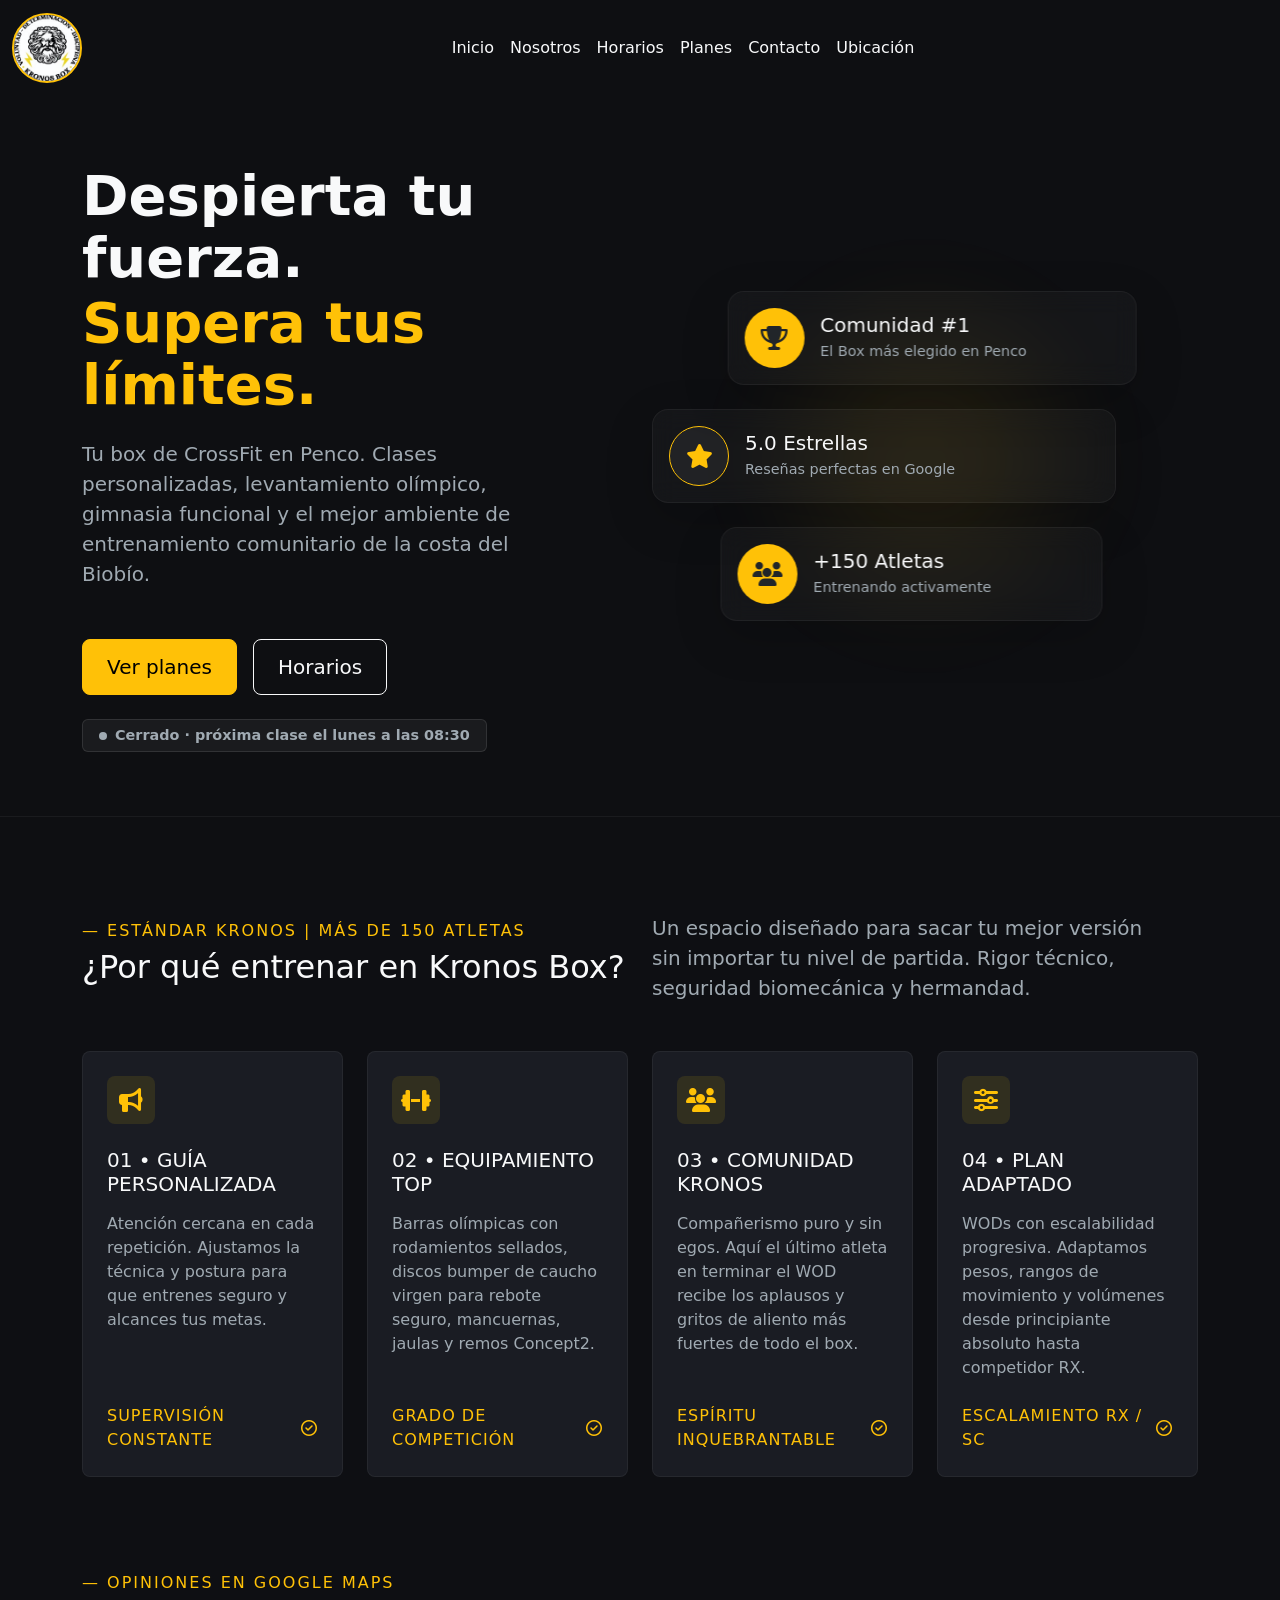
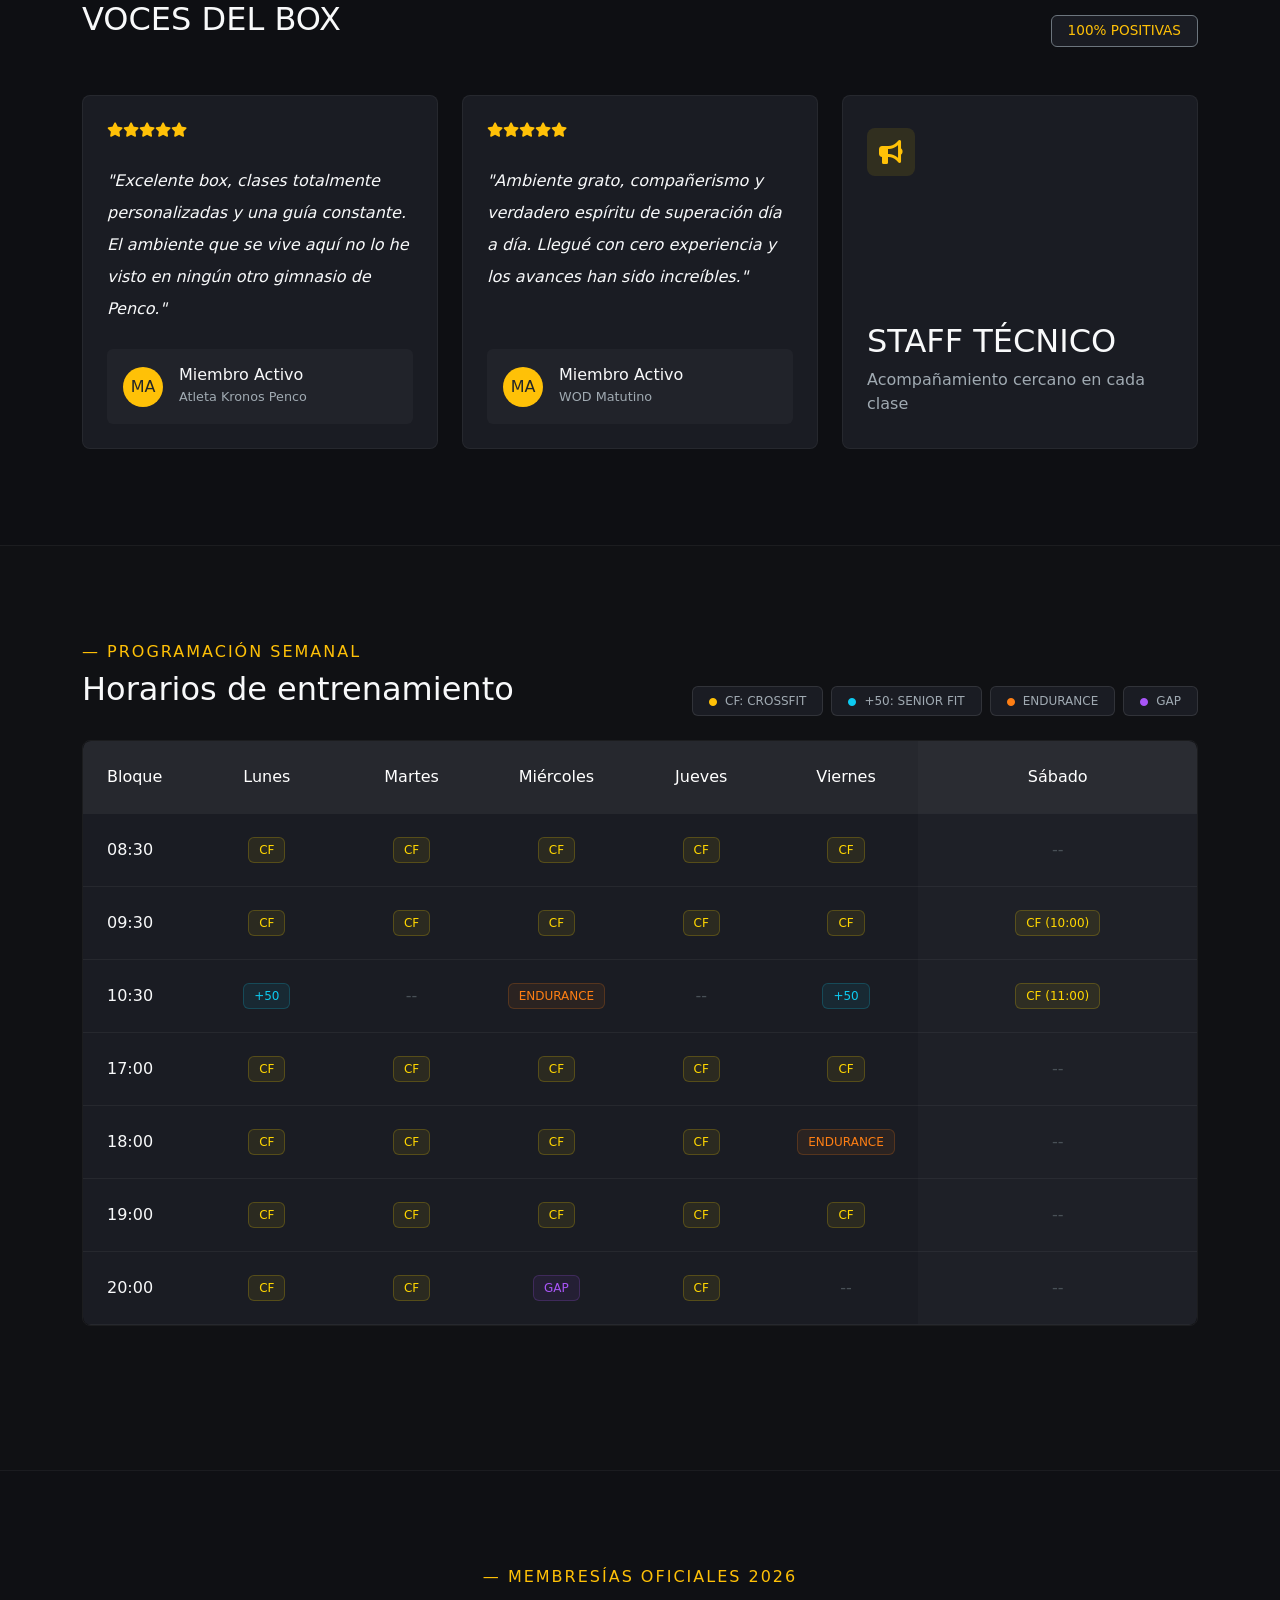
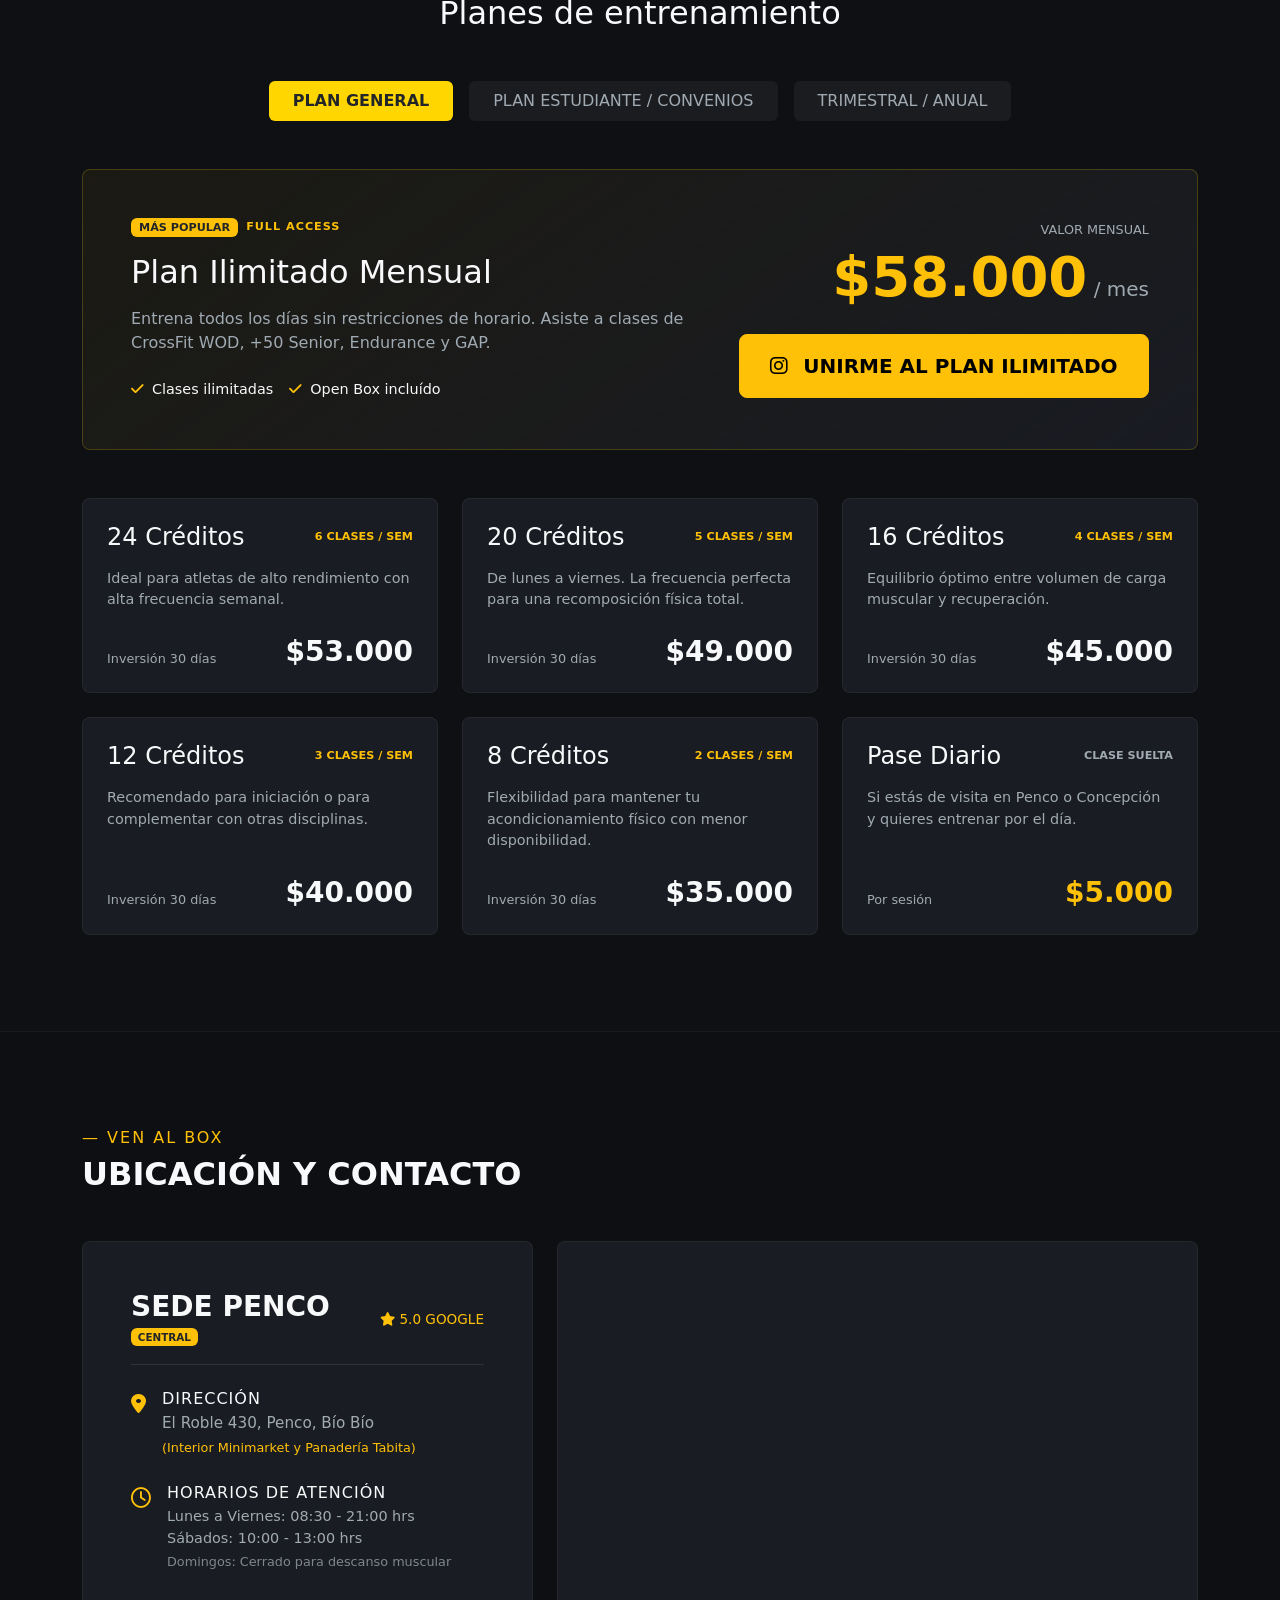
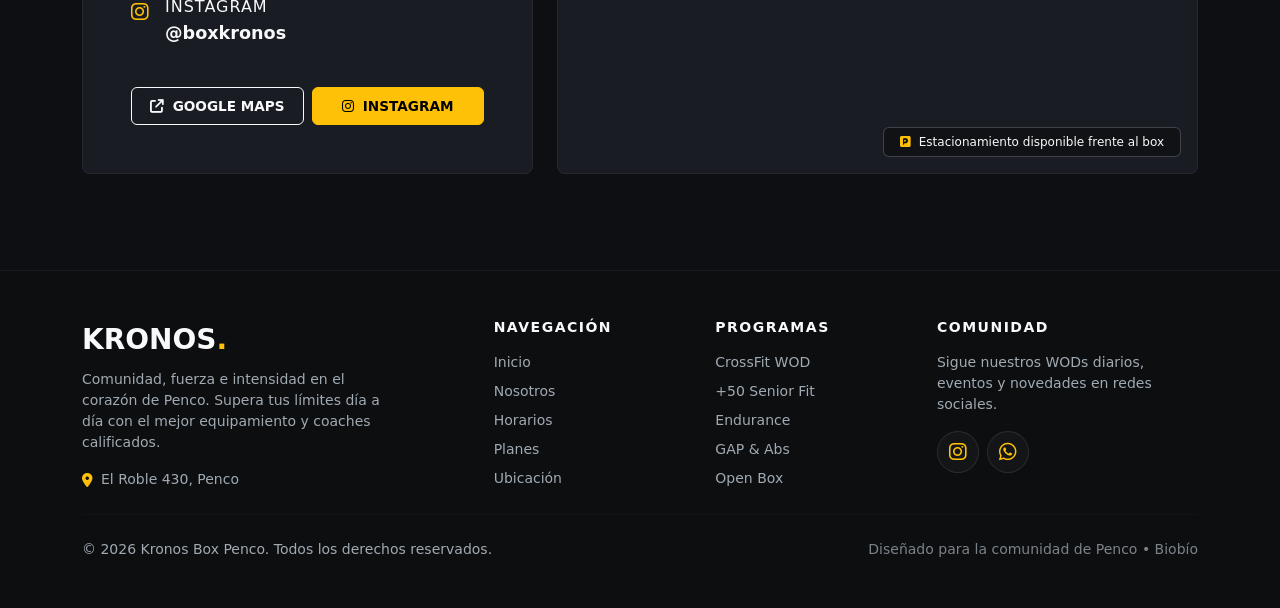
==== commit 0dd4c530: "falta formulario" ====
--- a/index.html
+++ b/index.html
@@ -64,6 +64,7 @@
                         <a href="#planes" class="btn btn-warning btn-lg px-4">Ver planes</a>
                         <a href="#horarios" class="btn btn-outline-light btn-lg px-4">Horarios</a>
                     </div>
+                    <div id="estado-box" class="mt-4"></div>
                 </div>
                 
                 <!-- Columna Derecha: Tarjetas Flotantes (Solo visible en pantallas grandes) -->
@@ -289,67 +290,74 @@
                         </tr>
                     </thead>
                     <tbody>
+                        <!-- 08:30 -->
                         <tr>
                             <td class="py-4 text-start ps-4 text-light">08:30</td>
-                            <td><span class="badge badge-cf">CF WOD</span></td>
-                            <td><span class="badge badge-cf">CF WOD</span></td>
-                            <td><span class="badge badge-cf">CF WOD</span></td>
-                            <td><span class="badge badge-cf">CF WOD</span></td>
-                            <td><span class="badge badge-cf">CF WOD</span></td>
+                            <td><span class="badge badge-cf">CF</span></td>
+                            <td><span class="badge badge-cf">CF</span></td>
+                            <td><span class="badge badge-cf">CF</span></td>
+                            <td><span class="badge badge-cf">CF</span></td>
+                            <td><span class="badge badge-cf">CF</span></td>
                             <td style="background-color: rgba(255, 255, 255, 0.02);"><span class="badge-empty">--</span></td>
                         </tr>
+                        <!-- 09:30 -->
                         <tr>
                             <td class="py-4 text-start ps-4 text-light">09:30</td>
-                            <td><span class="badge badge-cf">CF WOD</span></td>
-                            <td><span class="badge badge-cf">CF WOD</span></td>
-                            <td><span class="badge badge-cf">CF WOD</span></td>
-                            <td><span class="badge badge-cf">CF WOD</span></td>
-                            <td><span class="badge badge-cf">CF WOD</span></td>
+                            <td><span class="badge badge-cf">CF</span></td>
+                            <td><span class="badge badge-cf">CF</span></td>
+                            <td><span class="badge badge-cf">CF</span></td>
+                            <td><span class="badge badge-cf">CF</span></td>
+                            <td><span class="badge badge-cf">CF</span></td>
+                            <td style="background-color: rgba(255, 255, 255, 0.02);"><span class="badge badge-cf">CF (10:00)</span></td>
+                        </tr>
+                        <!-- 10:30 -->
+                        <tr>
+                            <td class="py-4 text-start ps-4 text-light">10:30</td>
+                            <td><span class="badge badge-senior">+50</span></td>
+                            <td><span class="badge-empty">--</span></td>
+                            <td><span class="badge badge-endurance">ENDURANCE</span></td>
+                            <td><span class="badge-empty">--</span></td>
+                            <td><span class="badge badge-senior">+50</span></td>
+                            <td style="background-color: rgba(255, 255, 255, 0.02);"><span class="badge badge-cf">CF (11:00)</span></td>
+                        </tr>
+                        <!-- 17:00 -->
+                        <tr>
+                            <td class="py-4 text-start ps-4 text-light">17:00</td>
+                            <td><span class="badge badge-cf">CF</span></td>
+                            <td><span class="badge badge-cf">CF</span></td>
+                            <td><span class="badge badge-cf">CF</span></td>
+                            <td><span class="badge badge-cf">CF</span></td>
+                            <td><span class="badge badge-cf">CF</span></td>
                             <td style="background-color: rgba(255, 255, 255, 0.02);"><span class="badge-empty">--</span></td>
                         </tr>
-                        <tr>
-                            <td class="py-4 text-start ps-4 text-light">10:30</td>
-                            <td><span class="badge badge-senior">+50 SENIOR</span></td>
+                        <!-- 18:00 -->
+                        <tr>
+                            <td class="py-4 text-start ps-4 text-light">18:00</td>
+                            <td><span class="badge badge-cf">CF</span></td>
+                            <td><span class="badge badge-cf">CF</span></td>
+                            <td><span class="badge badge-cf">CF</span></td>
+                            <td><span class="badge badge-cf">CF</span></td>
                             <td><span class="badge badge-endurance">ENDURANCE</span></td>
-                            <td><span class="badge badge-senior">+50 SENIOR</span></td>
-                            <td><span class="badge badge-endurance">ENDURANCE</span></td>
-                            <td><span class="badge badge-senior">+50 SENIOR</span></td>
-                            <td style="background-color: rgba(255, 255, 255, 0.02);"><span class="badge badge-cf">COMMUNITY WOD</span></td>
-                        </tr>
-                        <tr>
-                            <td class="py-4 text-start ps-4 text-light">17:00</td>
-                            <td><span class="badge badge-cf">CF WOD</span></td>
-                            <td><span class="badge badge-cf">CF WOD</span></td>
-                            <td><span class="badge badge-cf">CF WOD</span></td>
-                            <td><span class="badge badge-cf">CF WOD</span></td>
-                            <td><span class="badge badge-cf">CF WOD</span></td>
                             <td style="background-color: rgba(255, 255, 255, 0.02);"><span class="badge-empty">--</span></td>
                         </tr>
-                        <tr>
-                            <td class="py-4 text-start ps-4 text-light">18:00</td>
-                            <td><span class="badge badge-cf">CF WOD</span></td>
-                            <td><span class="badge badge-endurance">ENDURANCE</span></td>
-                            <td><span class="badge badge-cf">CF WOD</span></td>
-                            <td><span class="badge badge-endurance">ENDURANCE</span></td>
-                            <td><span class="badge badge-cf">CF WOD</span></td>
+                        <!-- 19:00 -->
+                        <tr>
+                            <td class="py-4 text-start ps-4 text-light">19:00</td>
+                            <td><span class="badge badge-cf">CF</span></td>
+                            <td><span class="badge badge-cf">CF</span></td>
+                            <td><span class="badge badge-cf">CF</span></td>
+                            <td><span class="badge badge-cf">CF</span></td>
+                            <td><span class="badge badge-cf">CF</span></td>
                             <td style="background-color: rgba(255, 255, 255, 0.02);"><span class="badge-empty">--</span></td>
                         </tr>
-                        <tr>
-                            <td class="py-4 text-start ps-4 text-light">19:00</td>
-                            <td><span class="badge badge-cf">CF WOD</span></td>
-                            <td><span class="badge badge-cf">CF WOD</span></td>
-                            <td><span class="badge badge-cf">CF WOD</span></td>
-                            <td><span class="badge badge-cf">CF WOD</span></td>
-                            <td><span class="badge badge-cf">CF WOD</span></td>
-                            <td style="background-color: rgba(255, 255, 255, 0.02);"><span class="badge-empty">--</span></td>
-                        </tr>
+                        <!-- 20:00 -->
                         <tr>
                             <td class="py-4 text-start ps-4 text-light">20:00</td>
-                            <td><span class="badge badge-gap">GAP / ABS</span></td>
-                            <td><span class="badge badge-cf">CF WOD</span></td>
-                            <td><span class="badge badge-gap">GAP / ABS</span></td>
-                            <td><span class="badge badge-cf">CF WOD</span></td>
-                            <td><span class="badge badge-cf">CF OPEN</span></td>
+                            <td><span class="badge badge-cf">CF</span></td>
+                            <td><span class="badge badge-cf">CF</span></td>
+                            <td><span class="badge badge-gap">GAP</span></td>
+                            <td><span class="badge badge-cf">CF</span></td>
+                            <td><span class="badge-empty">--</span></td>
                             <td style="background-color: rgba(255, 255, 255, 0.02);"><span class="badge-empty">--</span></td>
                         </tr>
                     </tbody>
--- a/css/style.css
+++ b/css/style.css
@@ -4,7 +4,7 @@
 
 body{
     background-color: rgb(3, 0, 16);
-    background-image: linear-gradient(rgba(0, 0, 0, 0.6), rgba(0, 0, 0, 0.6)), url(../img/background-kronos.avif);
+    background-image: linear-gradient(rgba(0, 0, 0, 0.6), rgba(0, 0, 0, 0.6)), url(assets/img/background-kronos.avif);
     background-size: cover;
     background-position: center;
     background-attachment: fixed;
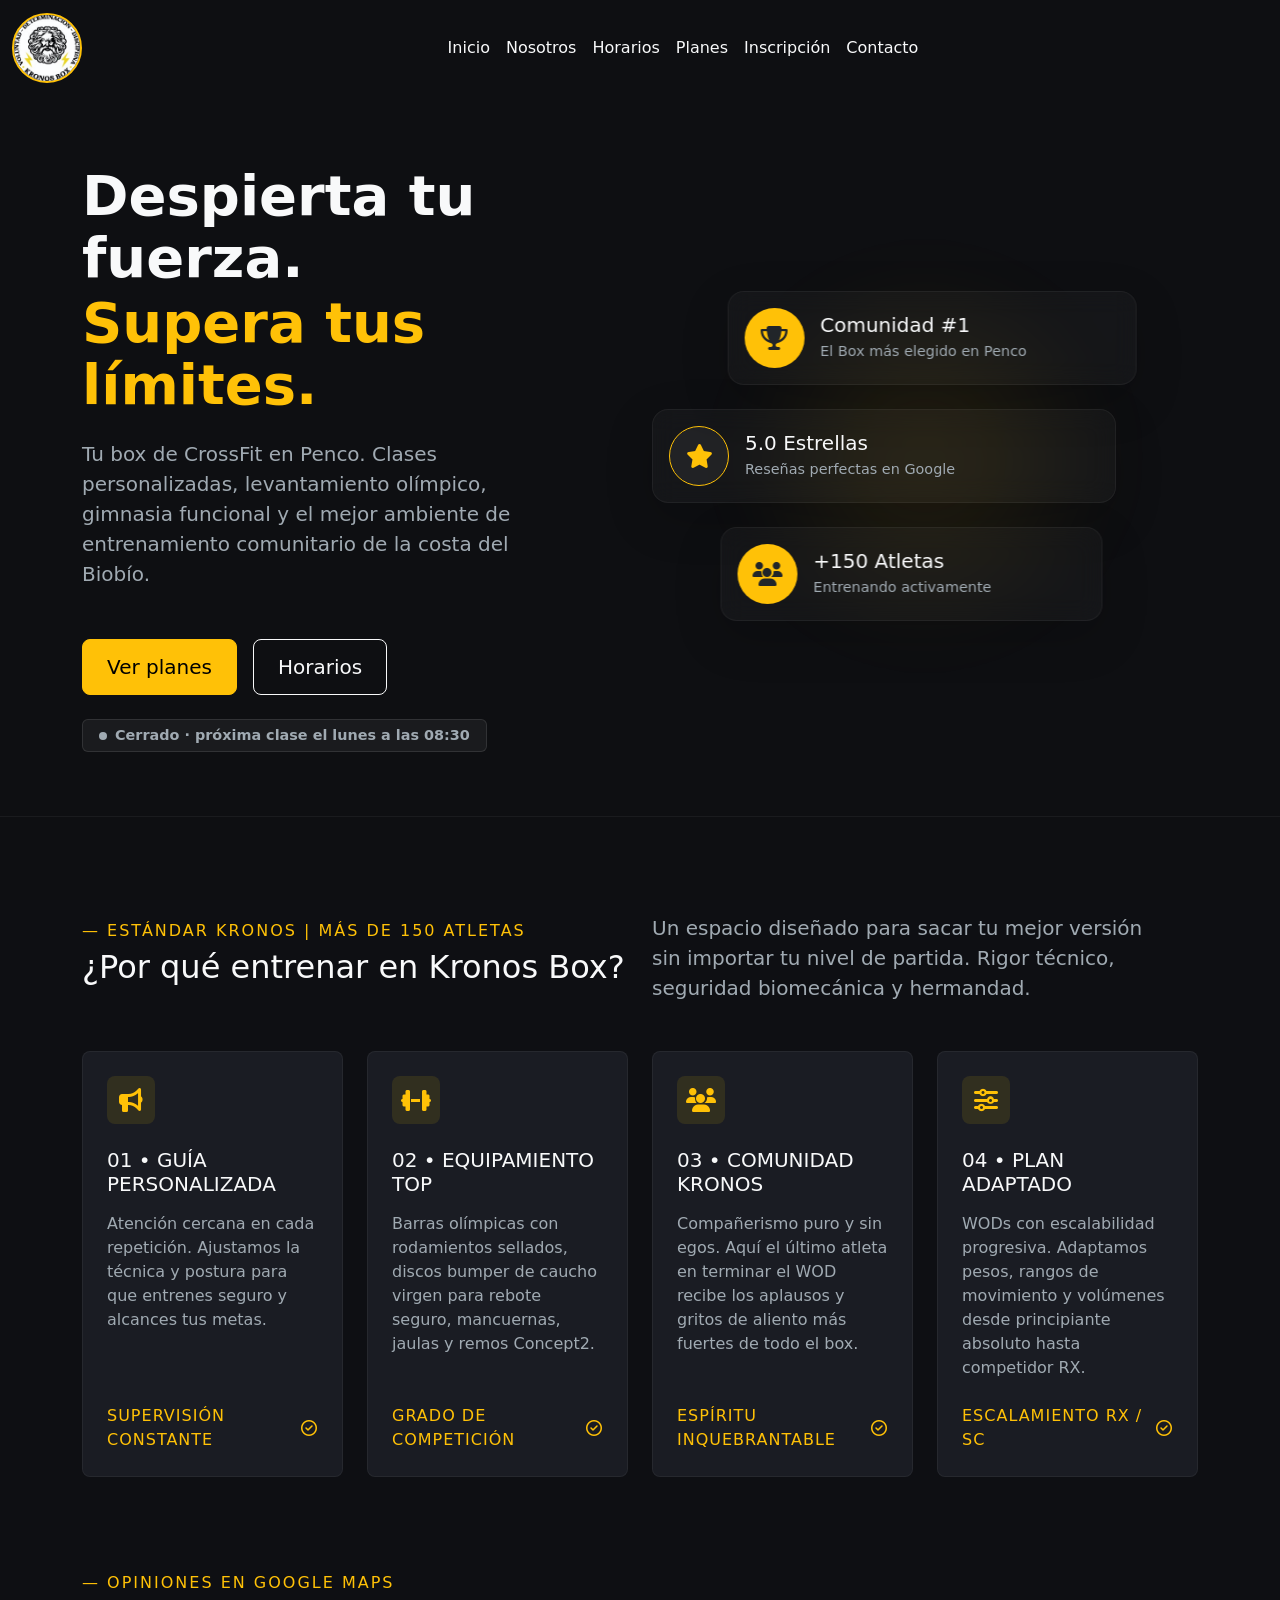
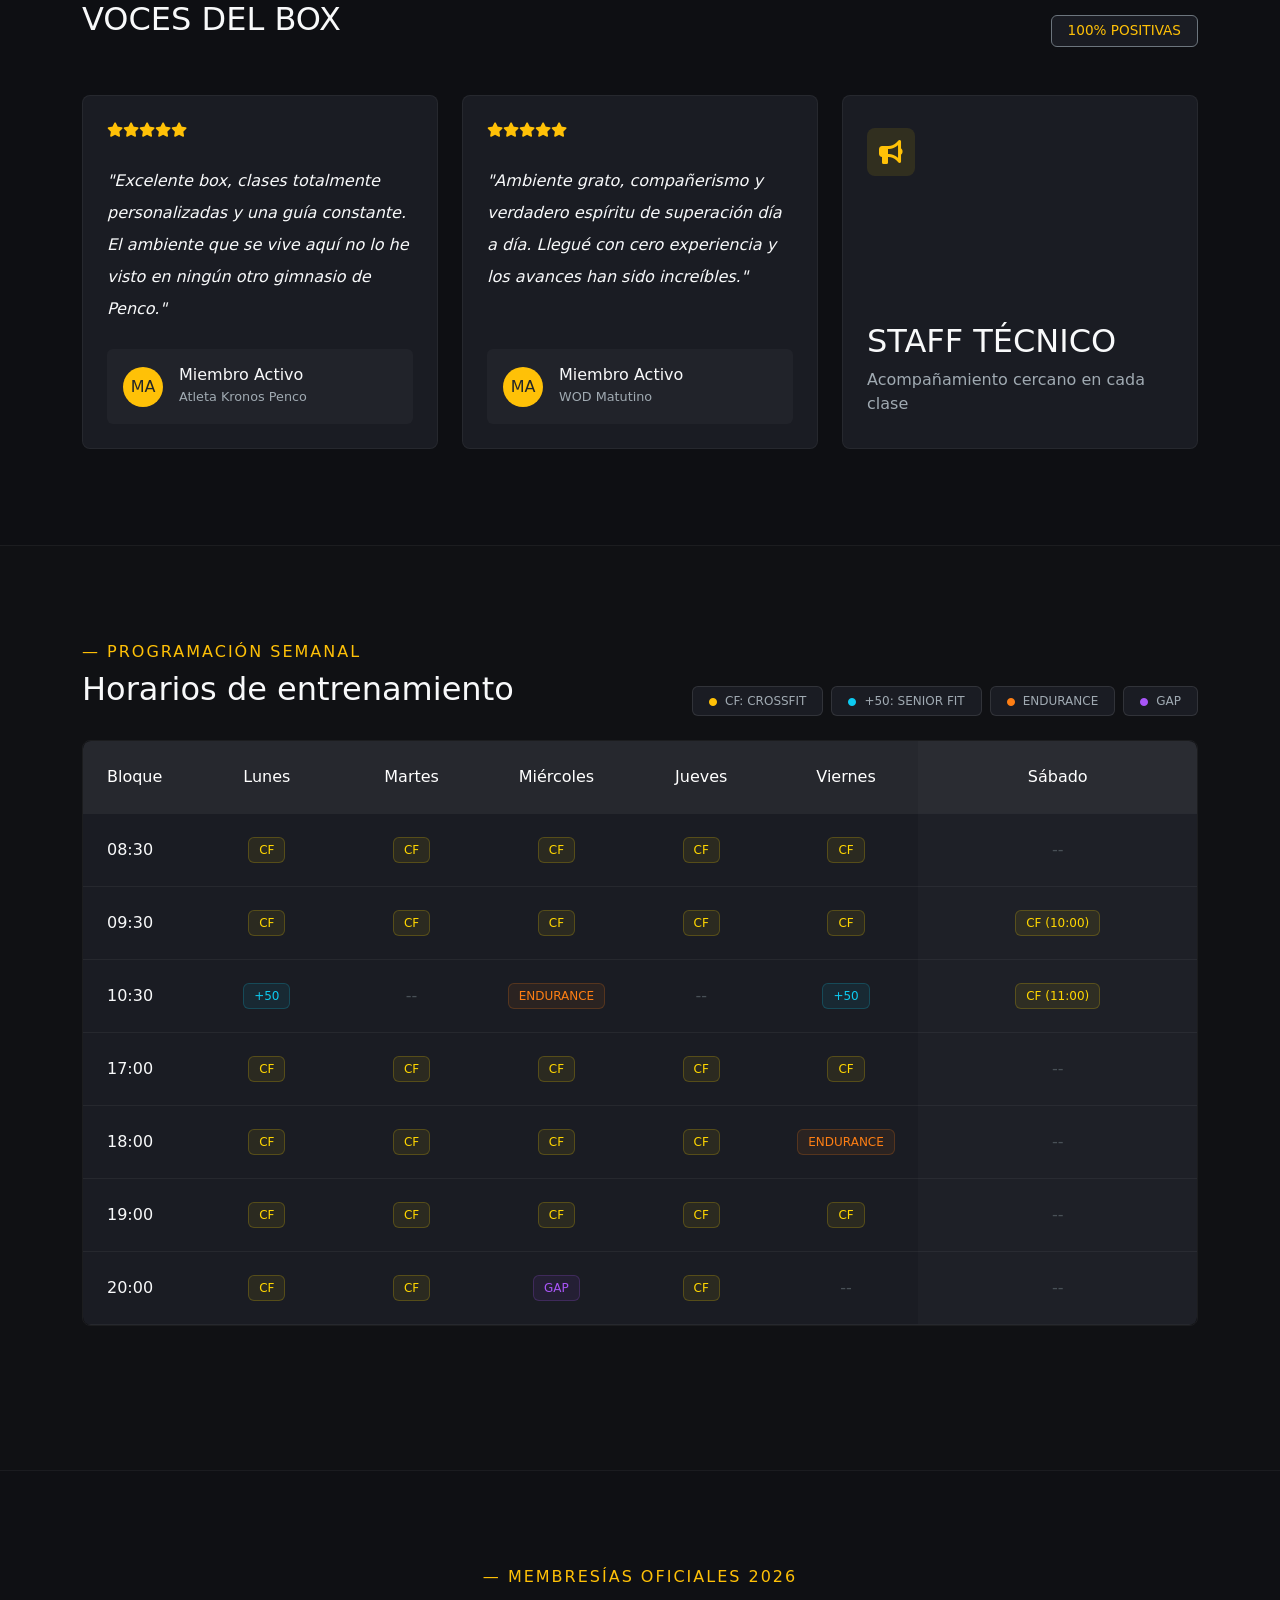
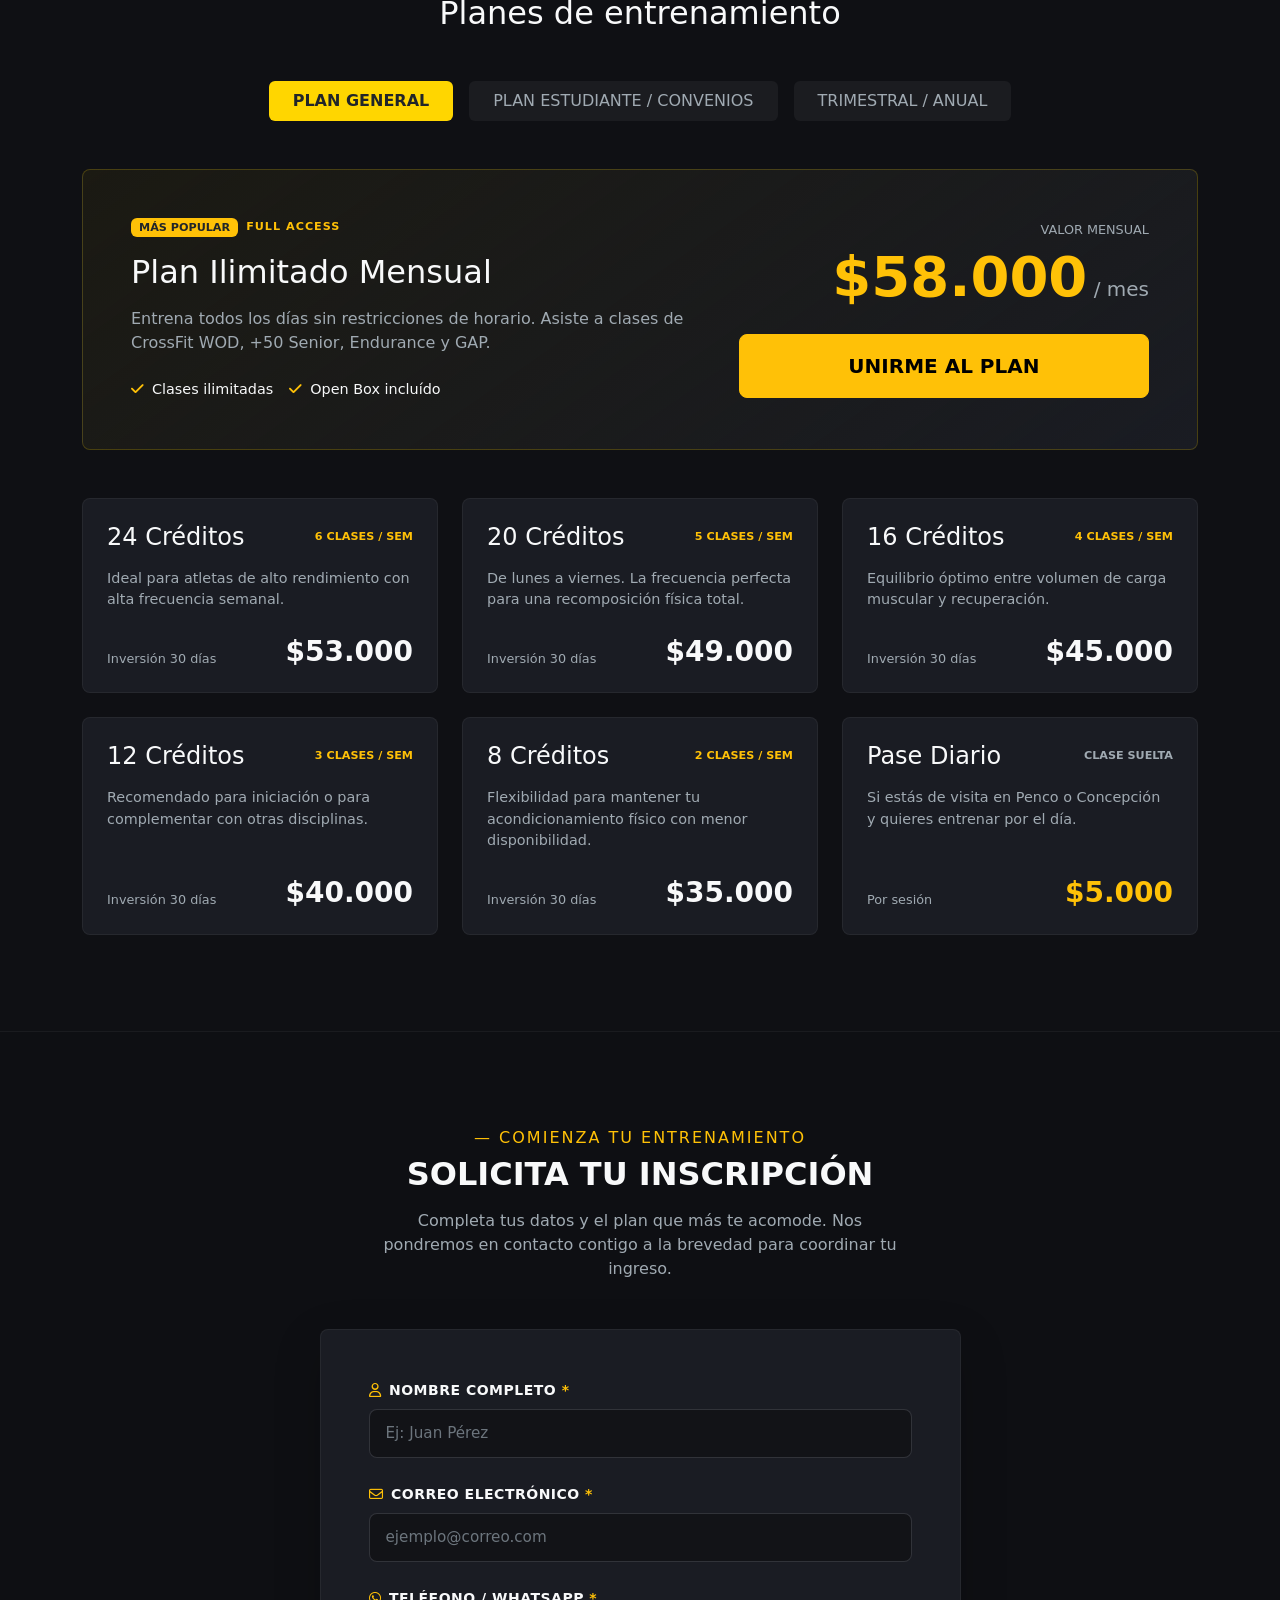
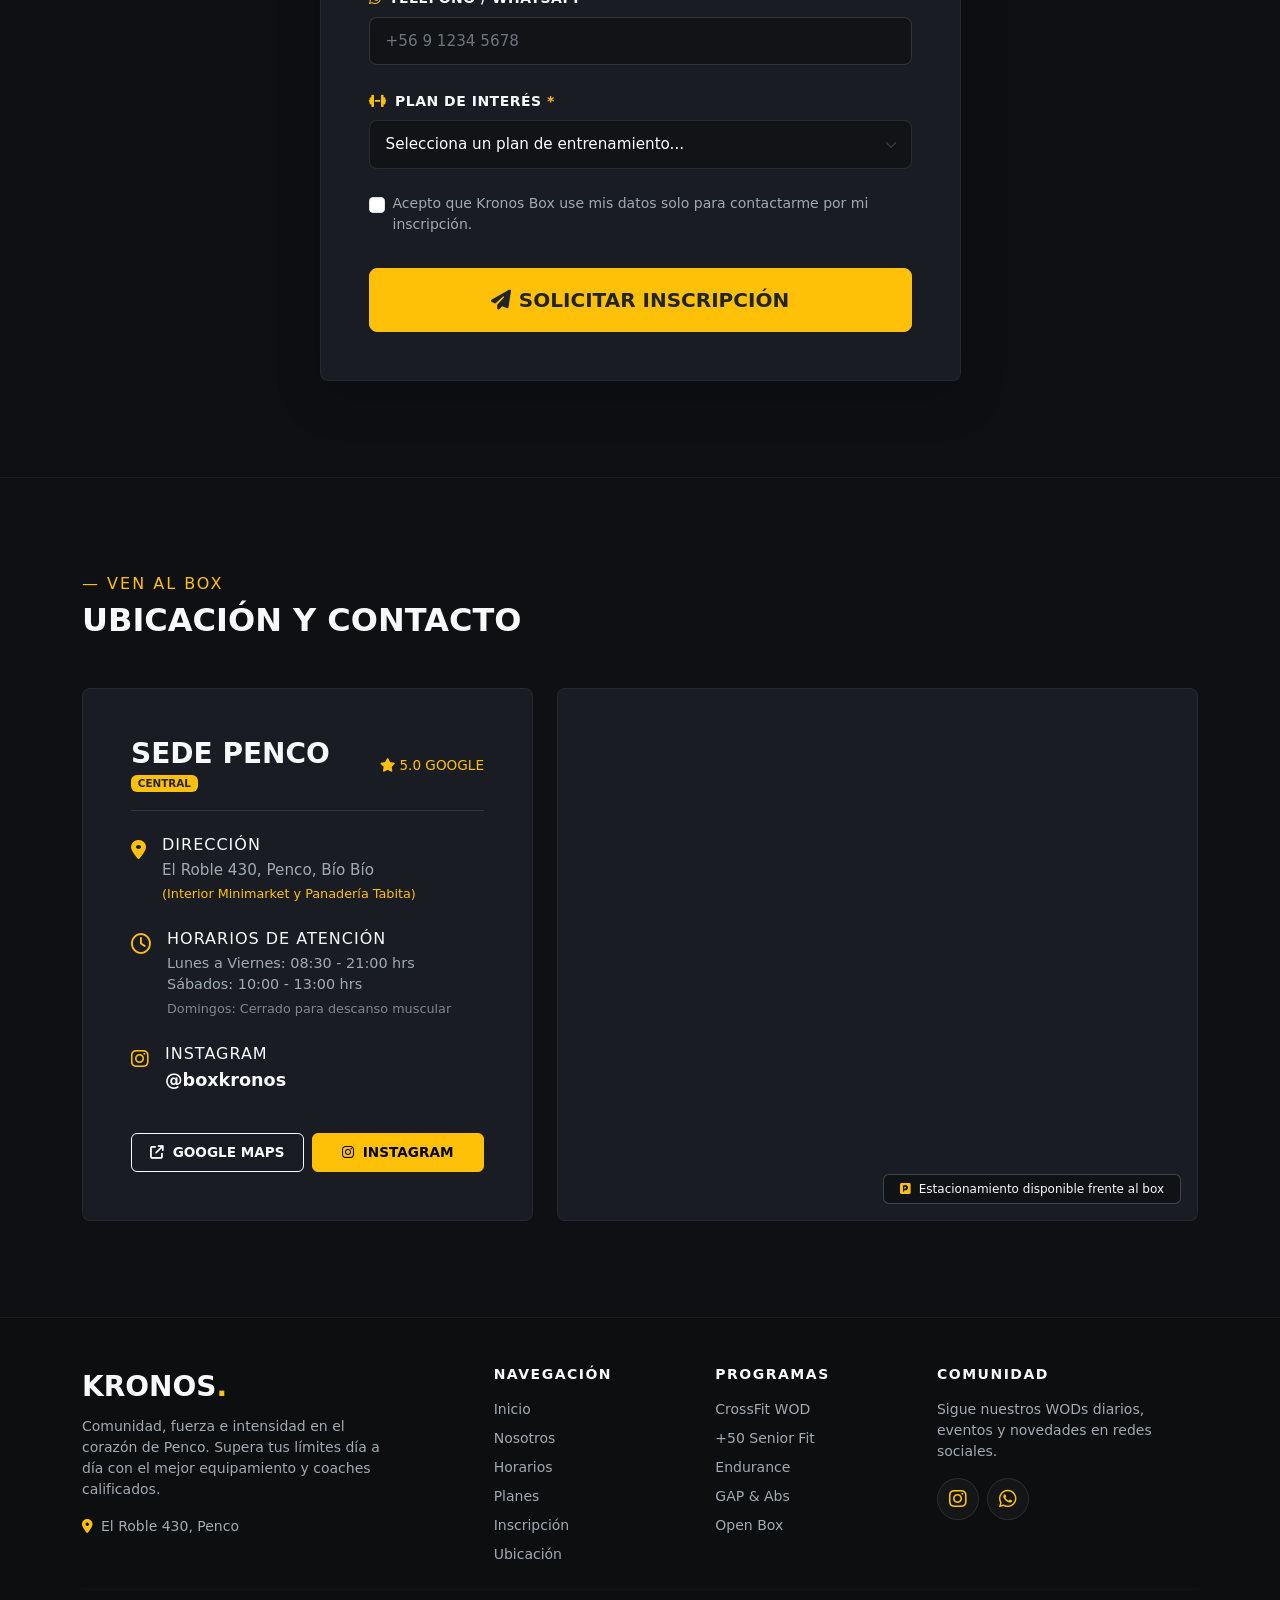
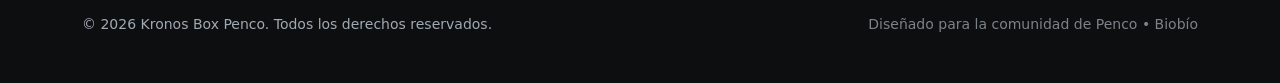
==== commit 853b1eee: "FormularioOk" ====
--- a/index.html
+++ b/index.html
@@ -39,10 +39,10 @@
           <a class="nav-link text-light" href="#planes">Planes</a>
         </li>
         <li class="nav-item">
-          <a class="nav-link text-light" href="#contacto">Contacto</a>
+          <a class="nav-link text-light" href="#inscripcion">Inscripción</a>
         </li>
         <li class="nav-item">
-          <a class="nav-link text-light" href="#contacto">Ubicación</a>
+          <a class="nav-link text-light" href="#contacto">Contacto</a>
         </li>
       </ul>
     </div>
@@ -408,8 +408,93 @@
         </div>
     </section>
 
+    <!-- SECCIÓN FORMULARIO DE INSCRIPCIÓN -->
+    <section id="inscripcion" class="py-5" style="background-color: rgba(17, 18, 21, 0.85); border-top: 1px solid rgba(255, 255, 255, 0.05);">
+        <div class="container py-5">
+            <div class="row justify-content-center">
+                <div class="col-lg-8 col-xl-7" data-aos="fade-up">
+                    <div class="text-center mb-5">
+                        <h6 class="text-warning mb-2" style="letter-spacing: 2px;">— COMIENZA TU ENTRENAMIENTO</h6>
+                        <h2 class="text-light text-uppercase fw-bold mb-3">Solicita tu Inscripción</h2>
+                        <p class="text-secondary mx-auto" style="max-width: 520px;">
+                            Completa tus datos y el plan que más te acomode. Nos pondremos en contacto contigo a la brevedad para coordinar tu ingreso.
+                        </p>
+                    </div>
+
+                    <div class="card-nosotros p-4 p-md-5 shadow-lg">
+                        <form id="form-inscripcion" novalidate> 
+                            
+                            <!-- Nombre Completo -->
+                            <div class="mb-4">
+                                <label for="nombre" class="form-label text-light fw-semibold small text-uppercase" style="letter-spacing: 0.5px;">
+                                    <i class="fa-regular fa-user text-warning me-2"></i>Nombre Completo <span class="text-warning">*</span>
+                                </label>
+                                <input type="text" class="form-control custom-input" id="nombre" name="nombre" placeholder="Ej: Juan Pérez" required>
+                            </div>
+
+                            <!-- Correo Electrónico -->
+                            <div class="mb-4">
+                                <label for="correo" class="form-label text-light fw-semibold small text-uppercase" style="letter-spacing: 0.5px;">
+                                    <i class="fa-regular fa-envelope text-warning me-2"></i>Correo Electrónico <span class="text-warning">*</span>
+                                </label>
+                                <input type="email" class="form-control custom-input" id="correo" name="correo" placeholder="ejemplo@correo.com" required>
+                            </div>
+
+                            <!-- Teléfono / WhatsApp -->
+                            <div class="mb-4">
+                                <label for="telefono" class="form-label text-light fw-semibold small text-uppercase" style="letter-spacing: 0.5px;">
+                                    <i class="fa-brands fa-whatsapp text-warning me-2"></i>Teléfono / WhatsApp <span class="text-warning">*</span>
+                                </label>
+                                <input type="tel" class="form-control custom-input" id="telefono" name="telefono" placeholder="+56 9 1234 5678" required>
+                            </div>
+
+                            <!-- Plan de Interés -->
+                            <div class="mb-4">
+                                <label for="plan" class="form-label text-light fw-semibold small text-uppercase" style="letter-spacing: 0.5px;">
+                                    <i class="fa-solid fa-dumbbell text-warning me-2"></i>Plan de Interés <span class="text-warning">*</span>
+                                </label>
+                                <select class="form-select custom-input" id="plan" name="plan" required>
+                                    <option value="" disabled selected>Selecciona un plan de entrenamiento...</option>
+                                    <optgroup label="Planes Mensuales">
+                                        <option value="Plan Ilimitado Mensual">Plan Ilimitado Mensual</option>
+                                        <option value="Plan 24 Créditos (6 clases/sem)">Plan 24 Créditos (6 clases / sem)</option>
+                                        <option value="Plan 20 Créditos (5 clases/sem)">Plan 20 Créditos (5 clases / sem)</option>
+                                        <option value="Plan 16 Créditos (4 clases/sem)">Plan 16 Créditos (4 clases / sem)</option>
+                                        <option value="Plan 12 Créditos (3 clases/sem)">Plan 12 Créditos (3 clases / sem)</option>
+                                        <option value="Plan 8 Créditos (2 clases/sem)">Plan 8 Créditos (2 clases / sem)</option>
+                                        <option value="Pase Diario">Pase Diario (Clase suelta)</option>
+                                    </optgroup>
+                                    <optgroup label="Convenios y Estudiantes">
+                                        <option value="Plan Estudiante / Convenios">Plan Estudiante / Convenios</option>
+                                    </optgroup>
+                                    <optgroup label="Planes a Largo Plazo">
+                                        <option value="Plan Trimestral">Plan Trimestral</option>
+                                        <option value="Plan Semestral">Plan Semestral</option>
+                                        <option value="Plan Anual">Plan Anual</option>
+                                    </optgroup>
+                                </select>
+                            </div>
+
+                            <div class="form-check mb-4">
+                                <input class="form-check-input" type="checkbox" id="consentimiento" required>
+                                <label class="form-check-label text-secondary small" for="consentimiento">
+                                Acepto que Kronos Box use mis datos solo para contactarme por mi inscripción.
+                                </label>
+                            </div>
+
+                            <!-- Botón de Envío -->
+                            <button type="submit" class="btn btn-warning btn-lg w-100 py-3 fw-bold text-dark text-uppercase mt-2">
+                                <i class="fa-solid fa-paper-plane me-2"></i>Solicitar Inscripción
+                            </button>
+                        </form>
+                    </div>
+                </div>
+            </div>
+        </div>
+    </section>
+
     <!-- SECCIÓN UBICACIÓN Y CONTACTO -->
-    <section id="contacto" class="py-5" style="background-color: rgba(17, 18, 21, 0.85); border-top: 1px solid rgba(255, 255, 255, 0.05);">
+    <section id="contacto" class="py-5" style="background-color: rgba(17, 18, 21, 0.90); border-top: 1px solid rgba(255, 255, 255, 0.05);">
         <div class="container py-5">
             <!-- Encabezado de Sección -->
             <div class="mb-5">
@@ -538,6 +623,7 @@
                     <li><a href="#nosotros" class="text-secondary text-decoration-none link-light">Nosotros</a></li>
                     <li><a href="#horarios" class="text-secondary text-decoration-none link-light">Horarios</a></li>
                     <li><a href="#planes" class="text-secondary text-decoration-none link-light">Planes</a></li>
+                    <li><a href="#inscripcion" class="text-secondary text-decoration-none link-light">Inscripción</a></li>
                     <li><a href="#contacto" class="text-secondary text-decoration-none link-light">Ubicación</a></li>
                 </ul>
             </div>
--- a/css/style.css
+++ b/css/style.css
@@ -195,7 +195,8 @@
     z-index: 9999;
     display: flex;
     align-items: center;
-    gap: 8px;
+    justify-content: center;
+    gap: 0px;
     background-color: #FFD600;
     color: #1a1c23;
     border: none;
@@ -237,6 +238,7 @@
     box-shadow: 0 6px 28px rgba(255, 214, 0, 0.45);
     padding: 14px 22px;
     max-width: 260px;
+    gap: 8px;
 }
 
 .btn-volver-inicio:hover span {
@@ -260,4 +262,34 @@
     .btn-volver-inicio:hover {
         padding: 12px 18px;
     }
+}
+
+/* ====================== */
+/* Formulario Inscripción */
+/* ====================== */
+.custom-input {
+    background-color: #121317 !important;
+    border: 1px solid rgba(255, 255, 255, 0.1) !important;
+    color: #ffffff !important;
+    padding: 0.75rem 1rem !important;
+    border-radius: 8px !important;
+    font-size: 0.95rem;
+    transition: border-color 0.3s ease, box-shadow 0.3s ease, background-color 0.3s ease !important;
+}
+
+.custom-input:focus {
+    background-color: #161820 !important;
+    border-color: #FFD600 !important;
+    box-shadow: 0 0 0 0.25rem rgba(255, 214, 0, 0.15) !important;
+    color: #ffffff !important;
+}
+
+.custom-input::placeholder {
+    color: #6c757d !important;
+}
+
+.custom-input option, 
+.custom-input optgroup {
+    background-color: #1a1c23;
+    color: #ffffff;
 }
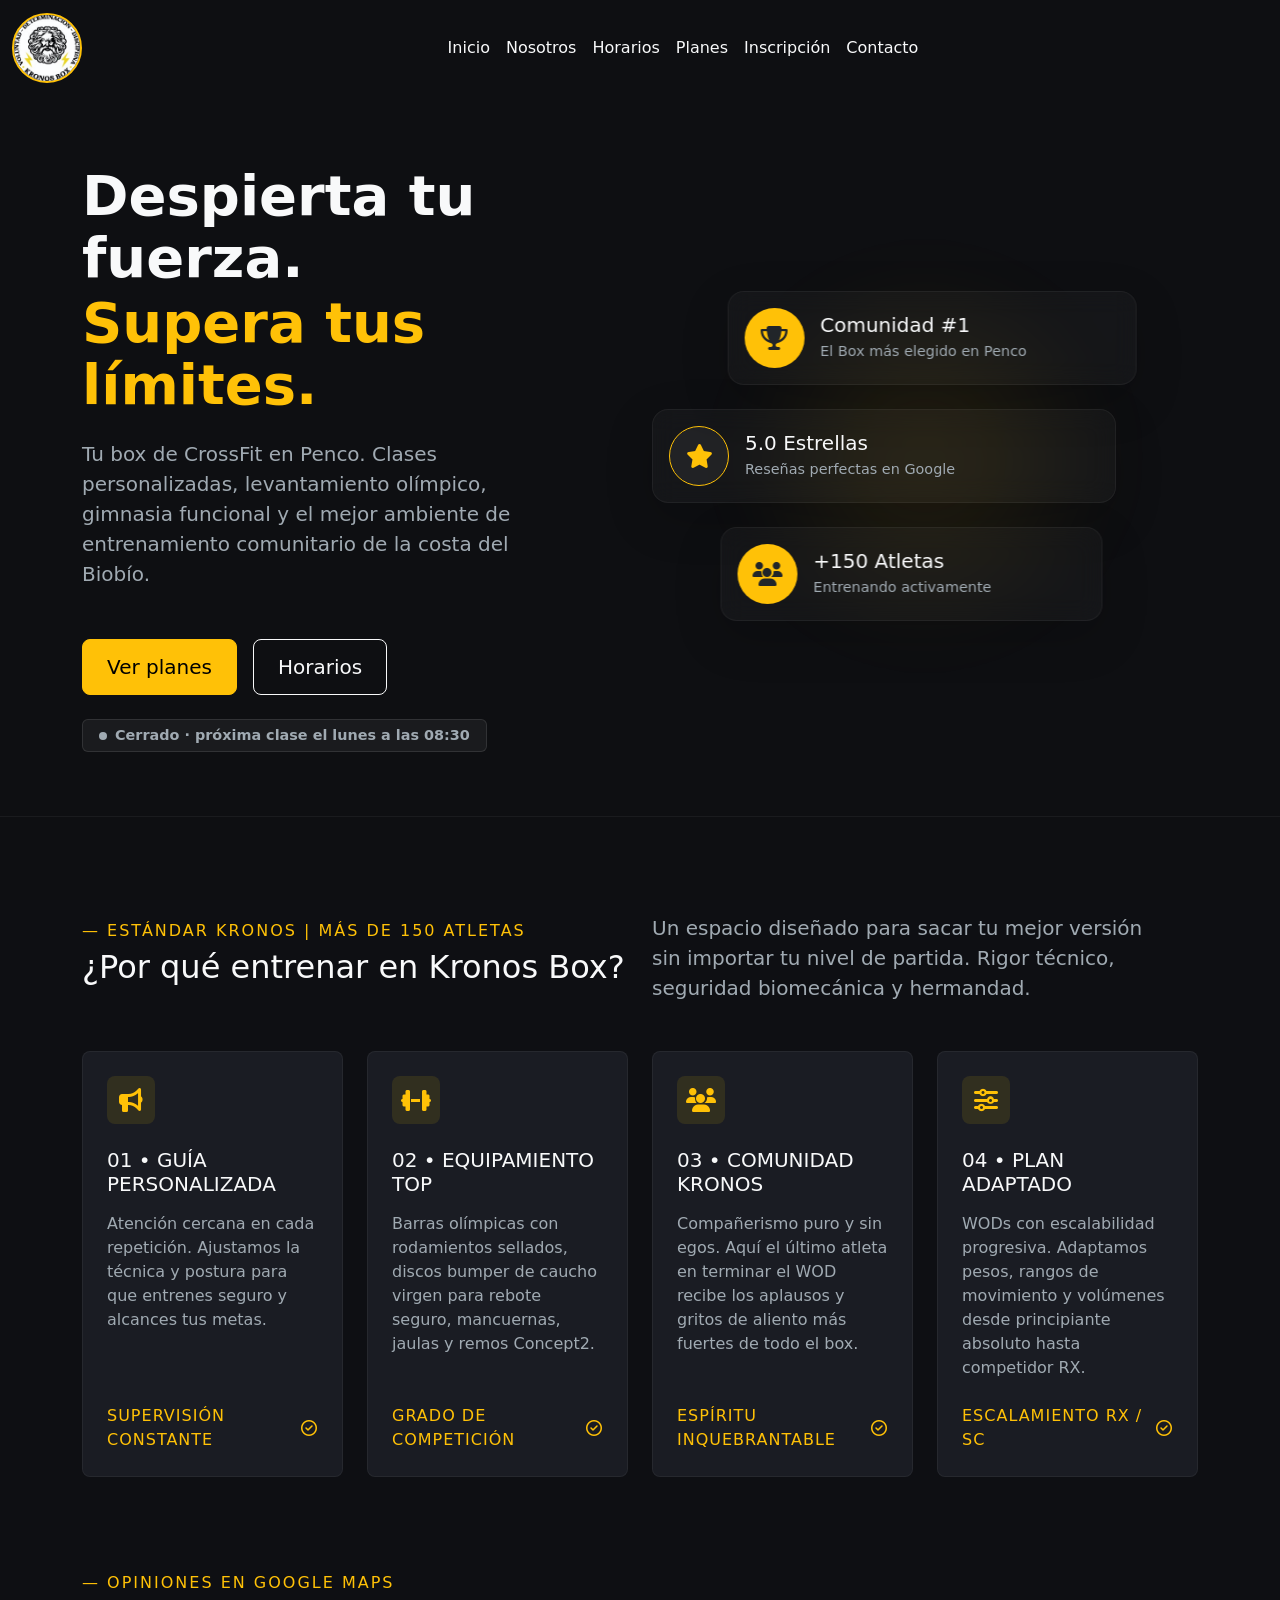
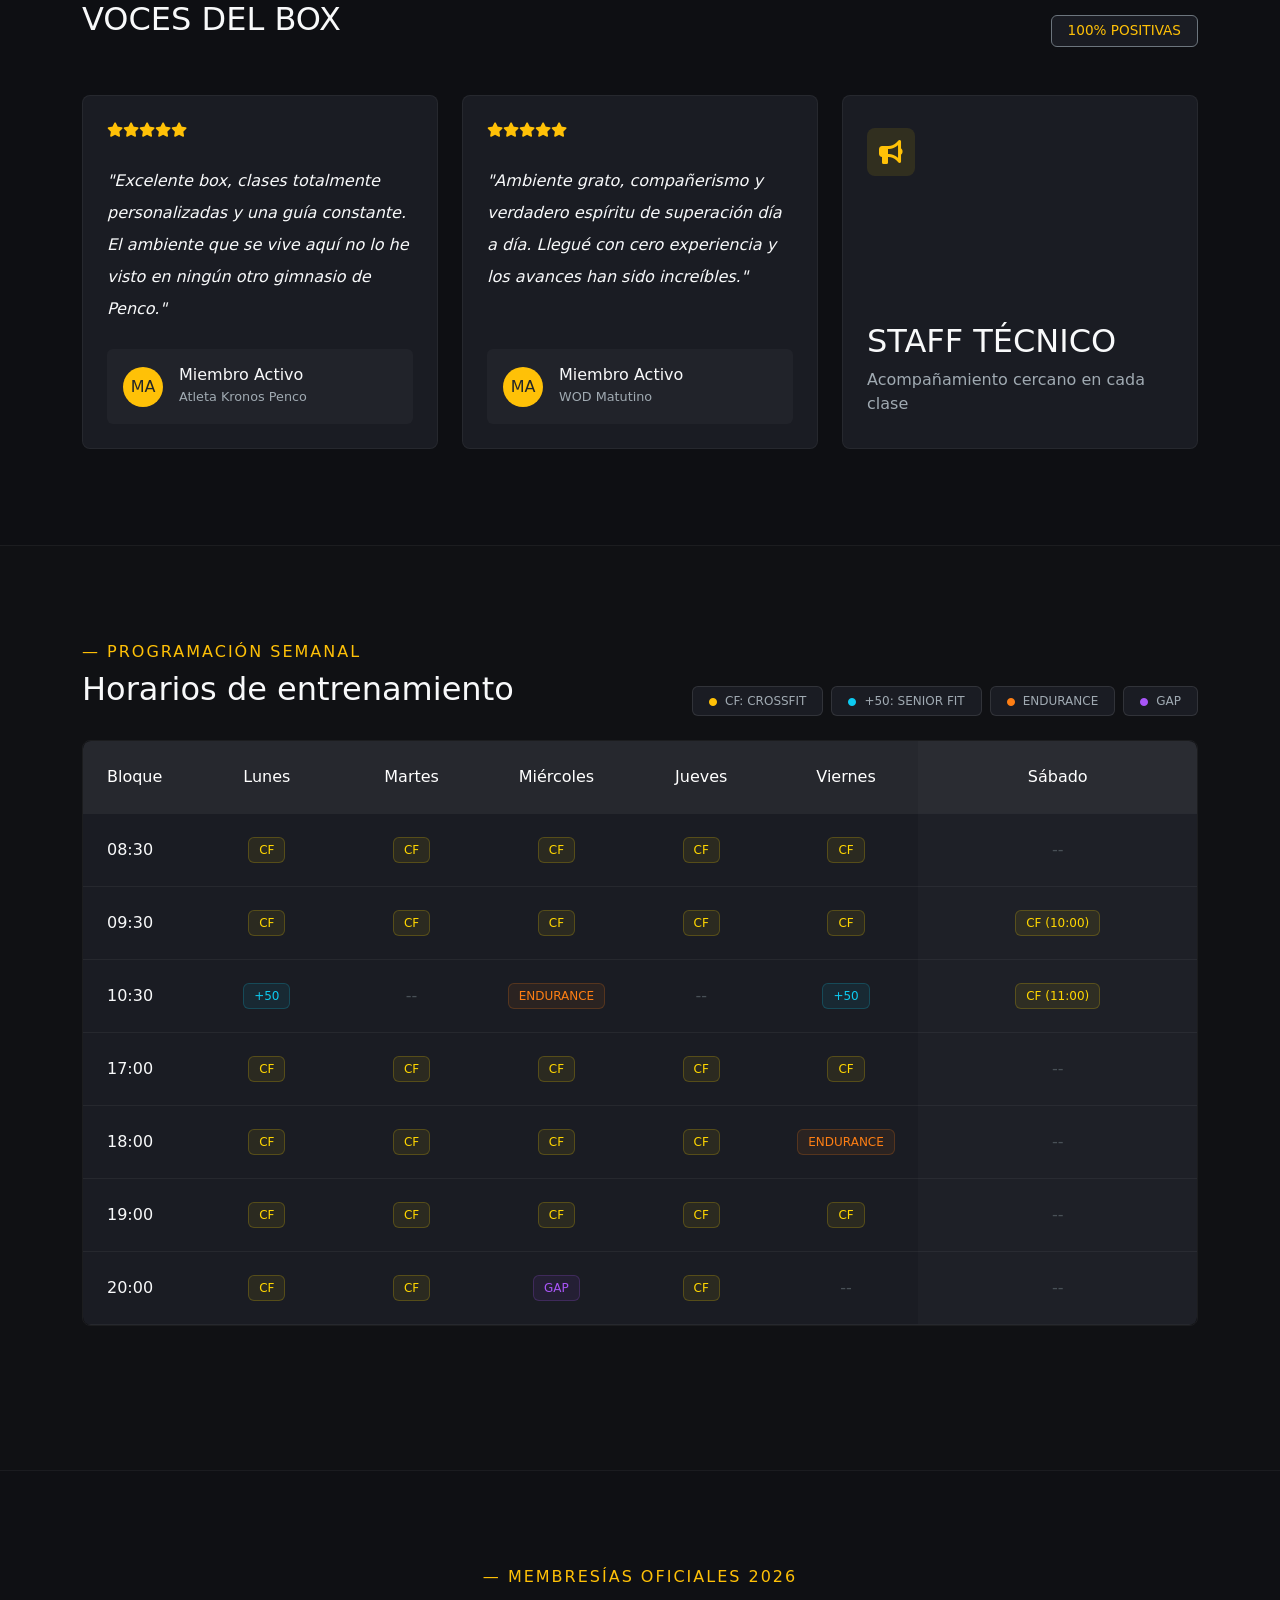
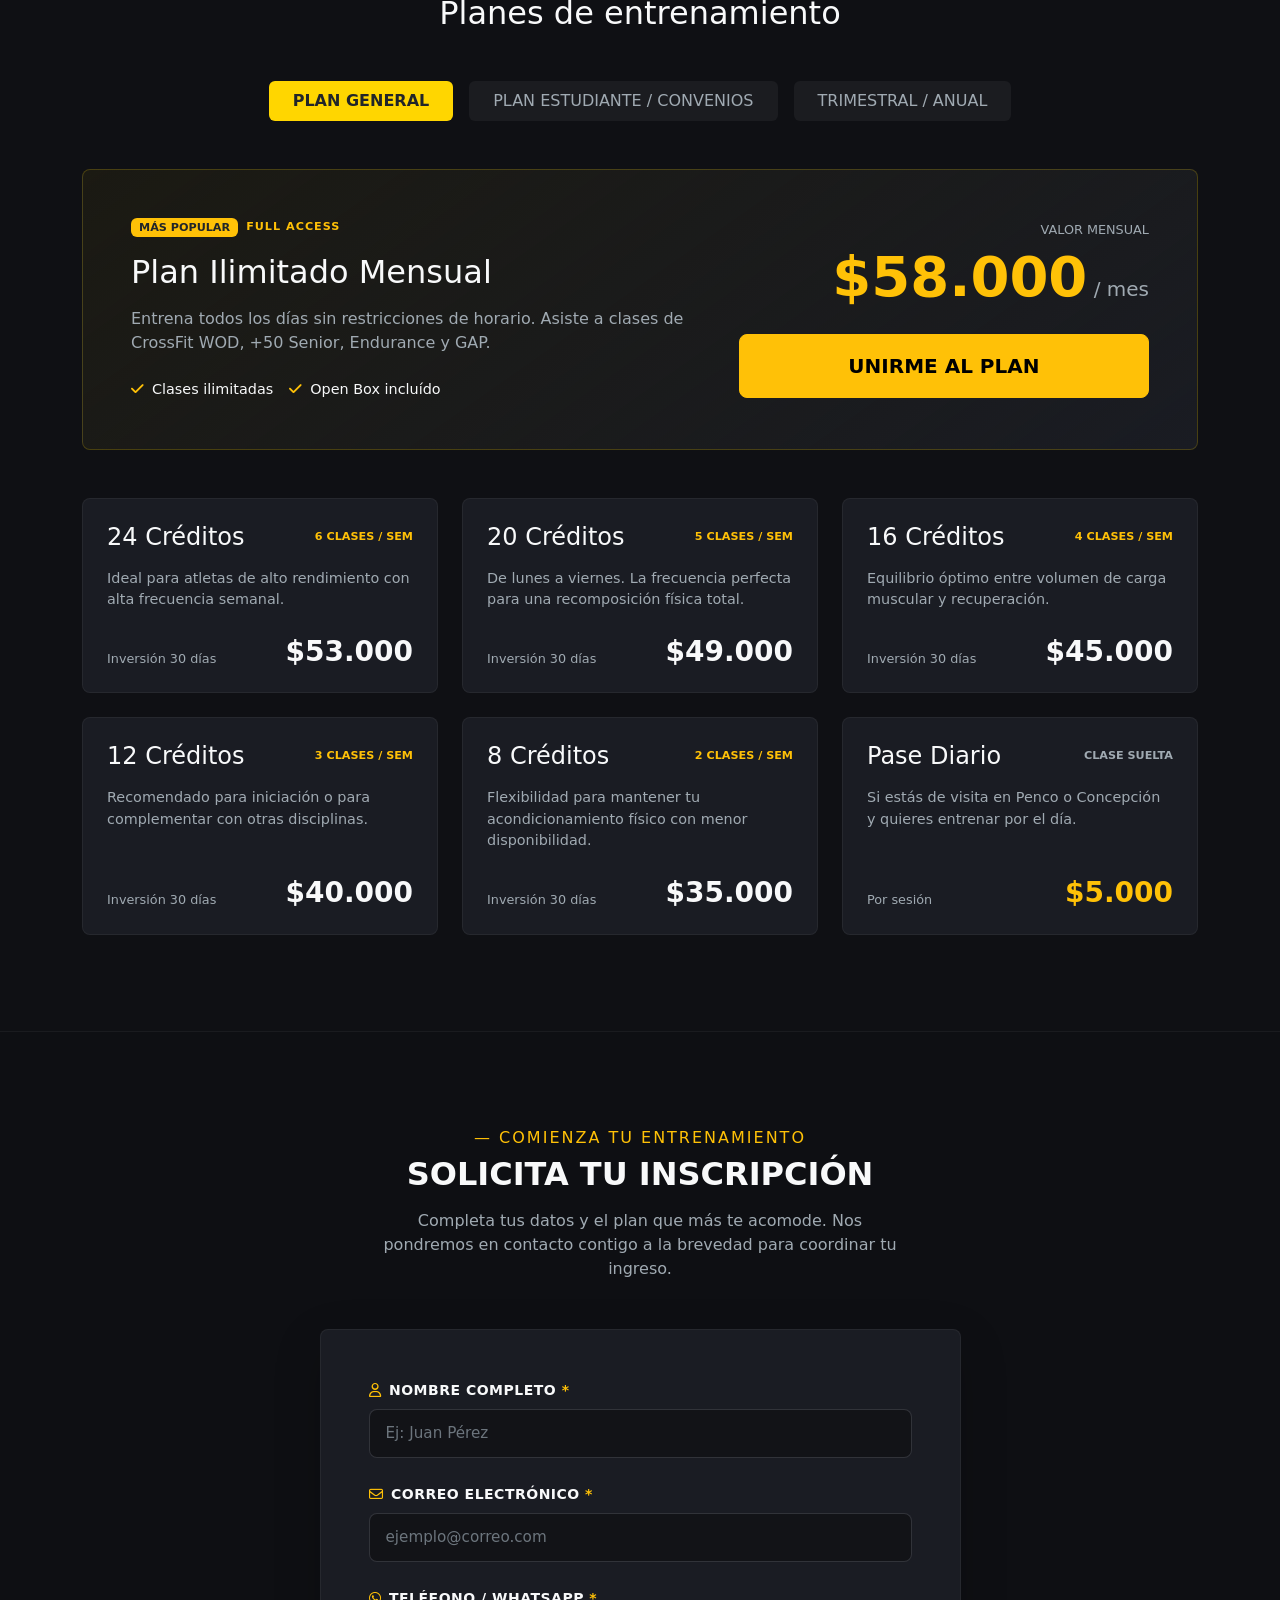
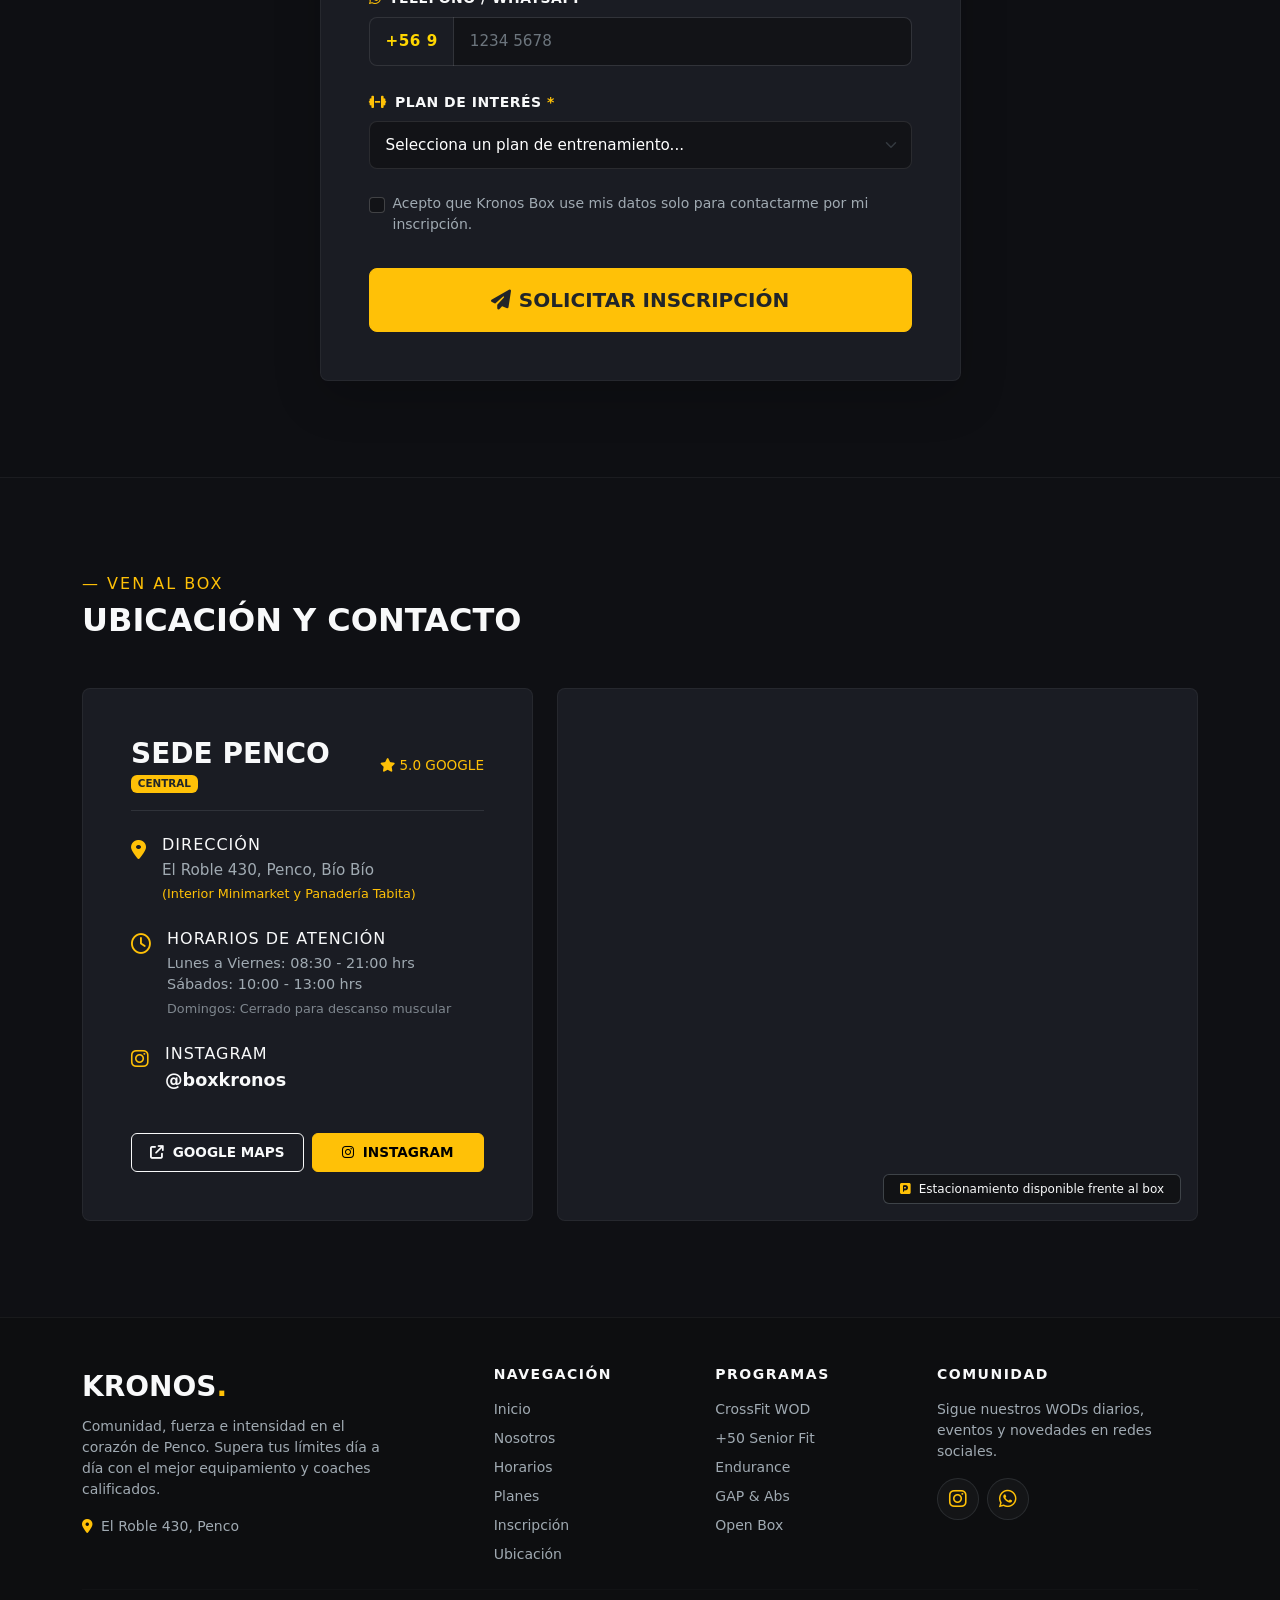
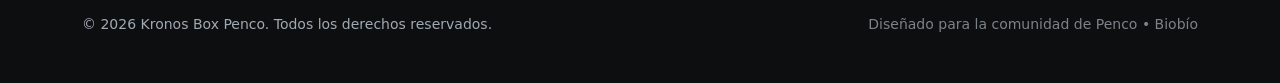
==== commit 4e257f56: "Formulario2.0" ====
--- a/index.html
+++ b/index.html
@@ -429,7 +429,10 @@
                                 <label for="nombre" class="form-label text-light fw-semibold small text-uppercase" style="letter-spacing: 0.5px;">
                                     <i class="fa-regular fa-user text-warning me-2"></i>Nombre Completo <span class="text-warning">*</span>
                                 </label>
-                                <input type="text" class="form-control custom-input" id="nombre" name="nombre" placeholder="Ej: Juan Pérez" required>
+                                <input type="text" class="form-control custom-input" id="nombre" name="nombre" placeholder="Ej: Juan Pérez">
+                                <div id="error-nombre" class="text-danger small mt-2 d-none" style="font-size: 0.85rem;">
+                                    <i class="fa-solid fa-circle-exclamation me-1"></i>Por favor, ingresa tu nombre completo.
+                                </div>
                             </div>
 
                             <!-- Correo Electrónico -->
@@ -437,7 +440,10 @@
                                 <label for="correo" class="form-label text-light fw-semibold small text-uppercase" style="letter-spacing: 0.5px;">
                                     <i class="fa-regular fa-envelope text-warning me-2"></i>Correo Electrónico <span class="text-warning">*</span>
                                 </label>
-                                <input type="email" class="form-control custom-input" id="correo" name="correo" placeholder="ejemplo@correo.com" required>
+                                <input type="email" class="form-control custom-input" id="correo" name="correo" placeholder="ejemplo@correo.com">
+                                <div id="error-correo" class="text-danger small mt-2 d-none" style="font-size: 0.85rem;">
+                                    <i class="fa-solid fa-circle-exclamation me-1"></i>Por favor, ingresa un correo electrónico válido.
+                                </div>
                             </div>
 
                             <!-- Teléfono / WhatsApp -->
@@ -445,7 +451,13 @@
                                 <label for="telefono" class="form-label text-light fw-semibold small text-uppercase" style="letter-spacing: 0.5px;">
                                     <i class="fa-brands fa-whatsapp text-warning me-2"></i>Teléfono / WhatsApp <span class="text-warning">*</span>
                                 </label>
-                                <input type="tel" class="form-control custom-input" id="telefono" name="telefono" placeholder="+56 9 1234 5678" required>
+                                <div class="input-group" id="grupo-telefono">
+                                    <span class="input-group-text custom-input-addon" id="addon-prefijo">+56 9</span>
+                                    <input type="tel" class="form-control custom-input input-has-addon" id="telefono" name="telefono" placeholder="1234 5678" maxlength="9" inputmode="numeric" aria-describedby="addon-prefijo">
+                                </div>
+                                <div id="error-telefono" class="text-danger small mt-2 d-none" style="font-size: 0.85rem;">
+                                    <i class="fa-solid fa-circle-exclamation me-1"></i>Por favor, ingresa tu teléfono o WhatsApp.
+                                </div>
                             </div>
 
                             <!-- Plan de Interés -->
@@ -453,7 +465,7 @@
                                 <label for="plan" class="form-label text-light fw-semibold small text-uppercase" style="letter-spacing: 0.5px;">
                                     <i class="fa-solid fa-dumbbell text-warning me-2"></i>Plan de Interés <span class="text-warning">*</span>
                                 </label>
-                                <select class="form-select custom-input" id="plan" name="plan" required>
+                                <select class="form-select custom-input" id="plan" name="plan">
                                     <option value="" disabled selected>Selecciona un plan de entrenamiento...</option>
                                     <optgroup label="Planes Mensuales">
                                         <option value="Plan Ilimitado Mensual">Plan Ilimitado Mensual</option>
@@ -473,13 +485,19 @@
                                         <option value="Plan Anual">Plan Anual</option>
                                     </optgroup>
                                 </select>
+                                <div id="error-plan" class="text-danger small mt-2 d-none" style="font-size: 0.85rem;">
+                                    <i class="fa-solid fa-circle-exclamation me-1"></i>Por favor, selecciona un plan de interés.
+                                </div>
                             </div>
 
                             <div class="form-check mb-4">
-                                <input class="form-check-input" type="checkbox" id="consentimiento" required>
+                                <input class="form-check-input" type="checkbox" id="consentimiento" name="consentimiento">
                                 <label class="form-check-label text-secondary small" for="consentimiento">
                                 Acepto que Kronos Box use mis datos solo para contactarme por mi inscripción.
                                 </label>
+                                <div id="error-consentimiento" class="text-danger small mt-2 d-none" style="font-size: 0.85rem;">
+                                    <i class="fa-solid fa-circle-exclamation me-1"></i>Por favor, marca esta casilla para poder procesar tu solicitud.
+                                </div>
                             </div>
 
                             <!-- Botón de Envío -->
--- a/css/style.css
+++ b/css/style.css
@@ -284,12 +284,67 @@
     color: #ffffff !important;
 }
 
+.custom-input.is-invalid {
+    border-color: #dc3545 !important;
+    box-shadow: 0 0 0 0.2rem rgba(220, 53, 69, 0.25) !important;
+}
+
 .custom-input::placeholder {
     color: #6c757d !important;
+}
+
+.custom-input-addon {
+    background-color: #1a1c23 !important;
+    border: 1px solid rgba(255, 255, 255, 0.1) !important;
+    border-right: none !important;
+    color: #FFD600 !important;
+    font-weight: 700 !important;
+    font-size: 0.95rem !important;
+    border-top-left-radius: 8px !important;
+    border-bottom-left-radius: 8px !important;
+    padding: 0.75rem 1rem !important;
+    letter-spacing: 0.5px;
+    user-select: none;
+    transition: border-color 0.3s ease;
+}
+
+.input-group .custom-input.input-has-addon {
+    border-top-left-radius: 0 !important;
+    border-bottom-left-radius: 0 !important;
+}
+
+.input-group:focus-within .custom-input-addon {
+    border-color: #FFD600 !important;
+}
+
+.input-group.is-invalid-group .custom-input-addon {
+    border-color: #dc3545 !important;
 }
 
 .custom-input option, 
 .custom-input optgroup {
     background-color: #1a1c23;
     color: #ffffff;
+}
+
+.form-check-input {
+    background-color: #121317;
+    border: 1px solid rgba(255, 255, 255, 0.2);
+    cursor: pointer;
+    transition: background-color 0.2s ease, border-color 0.2s ease, box-shadow 0.2s ease;
+}
+
+.form-check-input:checked {
+    background-color: #FFD600;
+    border-color: #FFD600;
+}
+
+.form-check-input:focus {
+    border-color: #FFD600;
+    box-shadow: 0 0 0 0.25rem rgba(255, 214, 0, 0.2);
+}
+
+.form-check-input.is-invalid {
+    border-color: #dc3545 !important;
+    box-shadow: 0 0 0 0.2rem rgba(220, 53, 69, 0.25) !important;
 }
